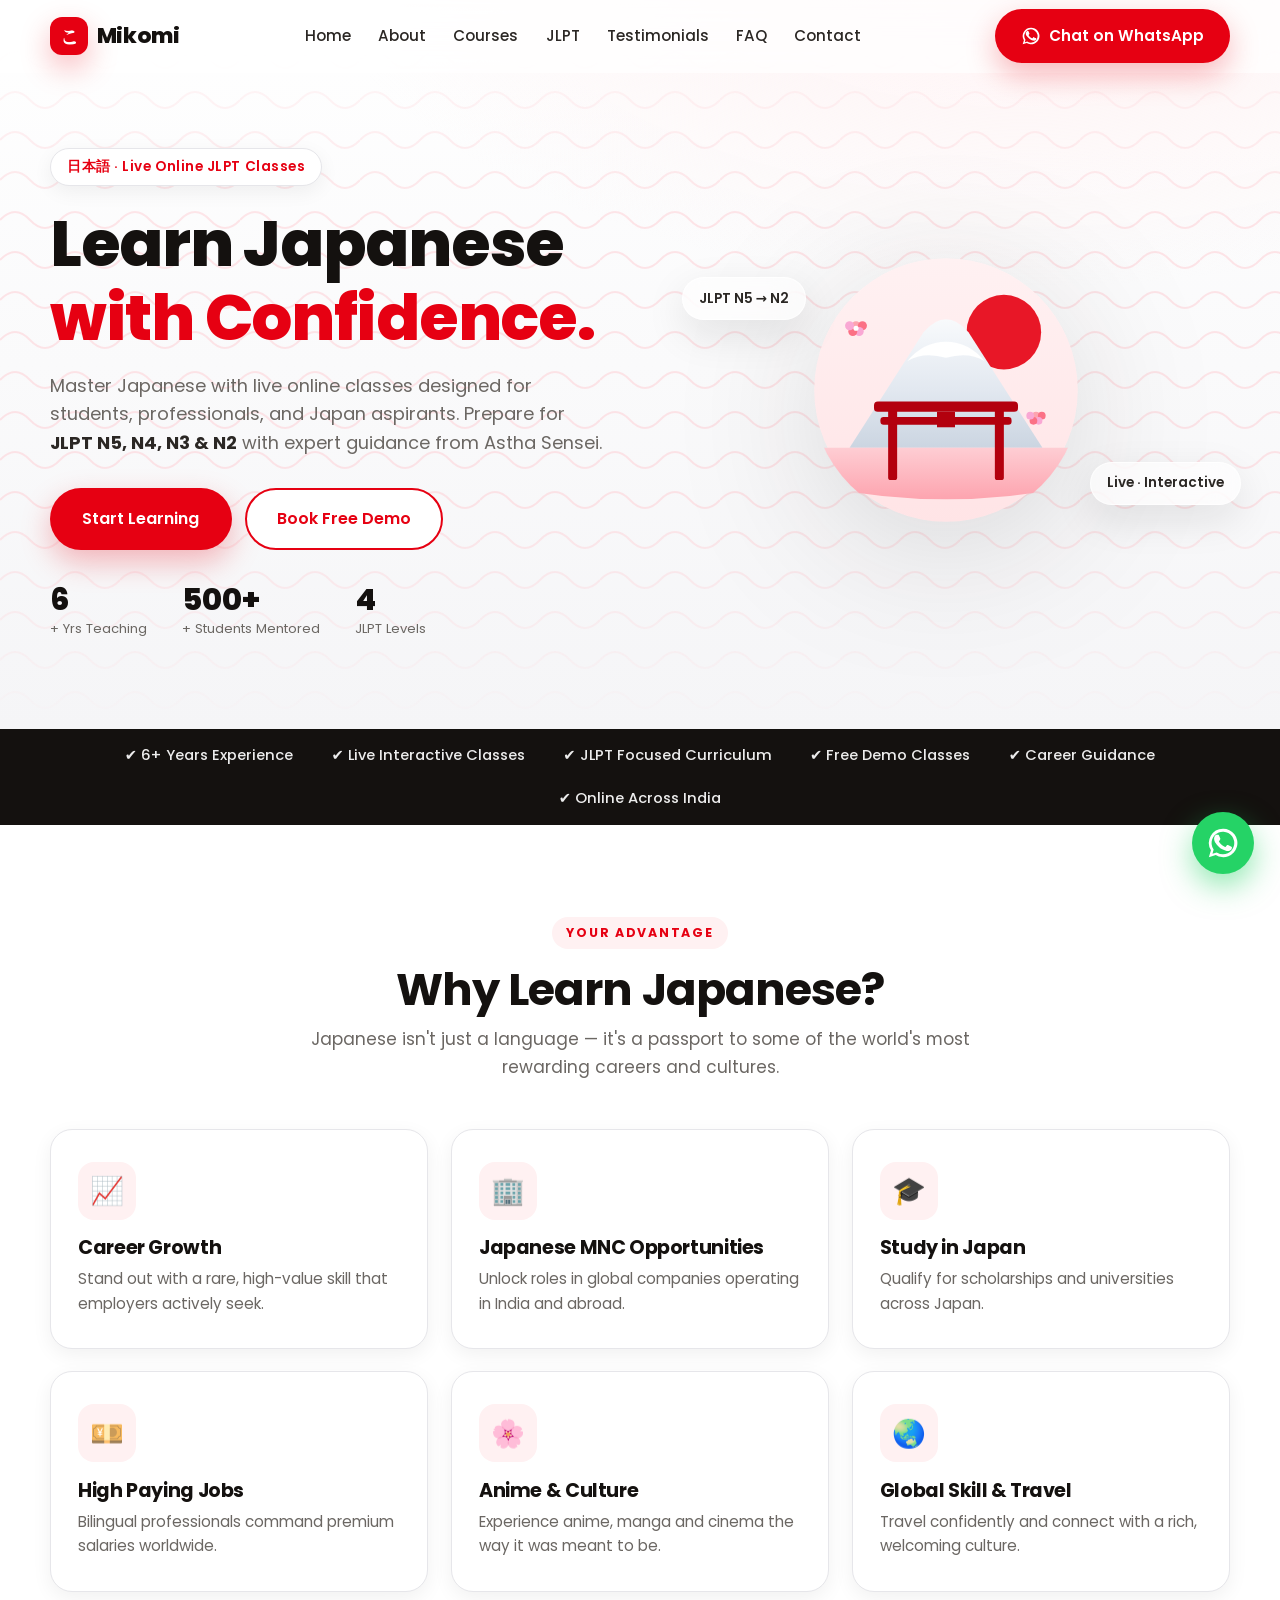
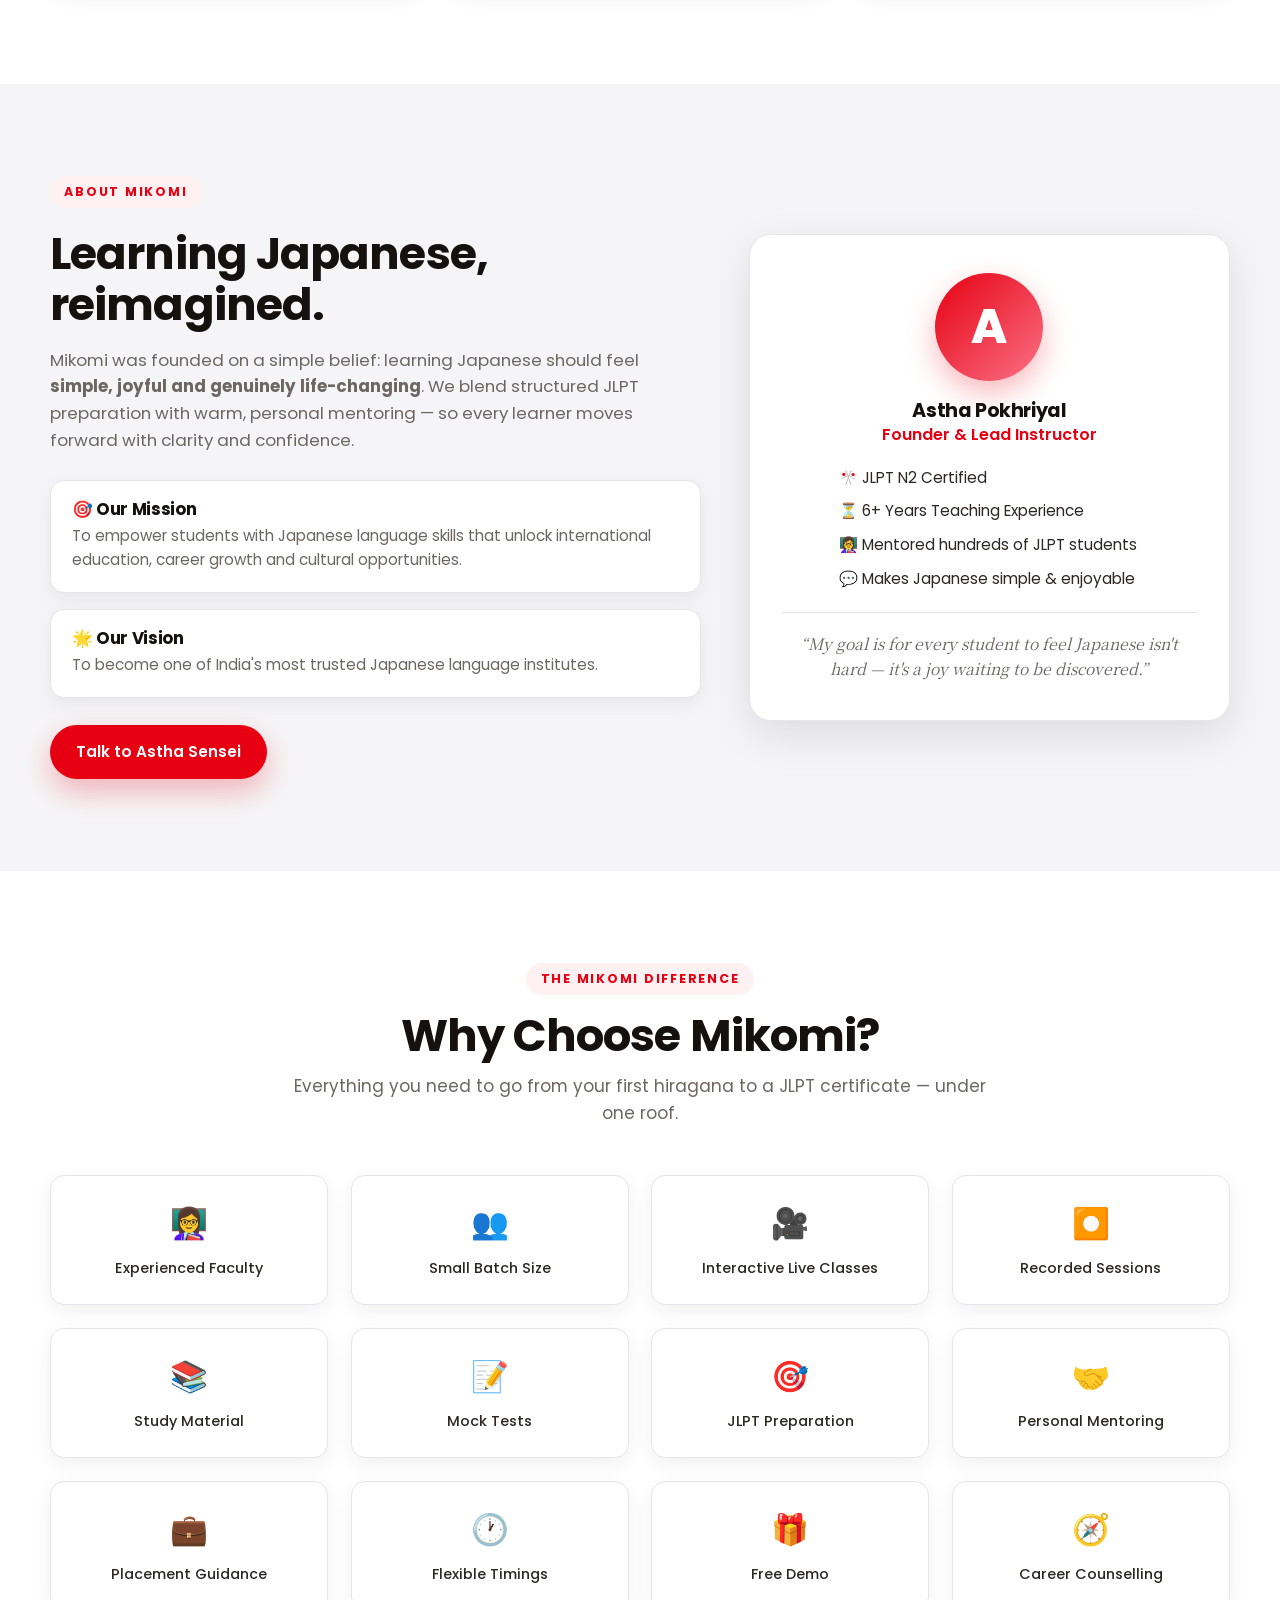
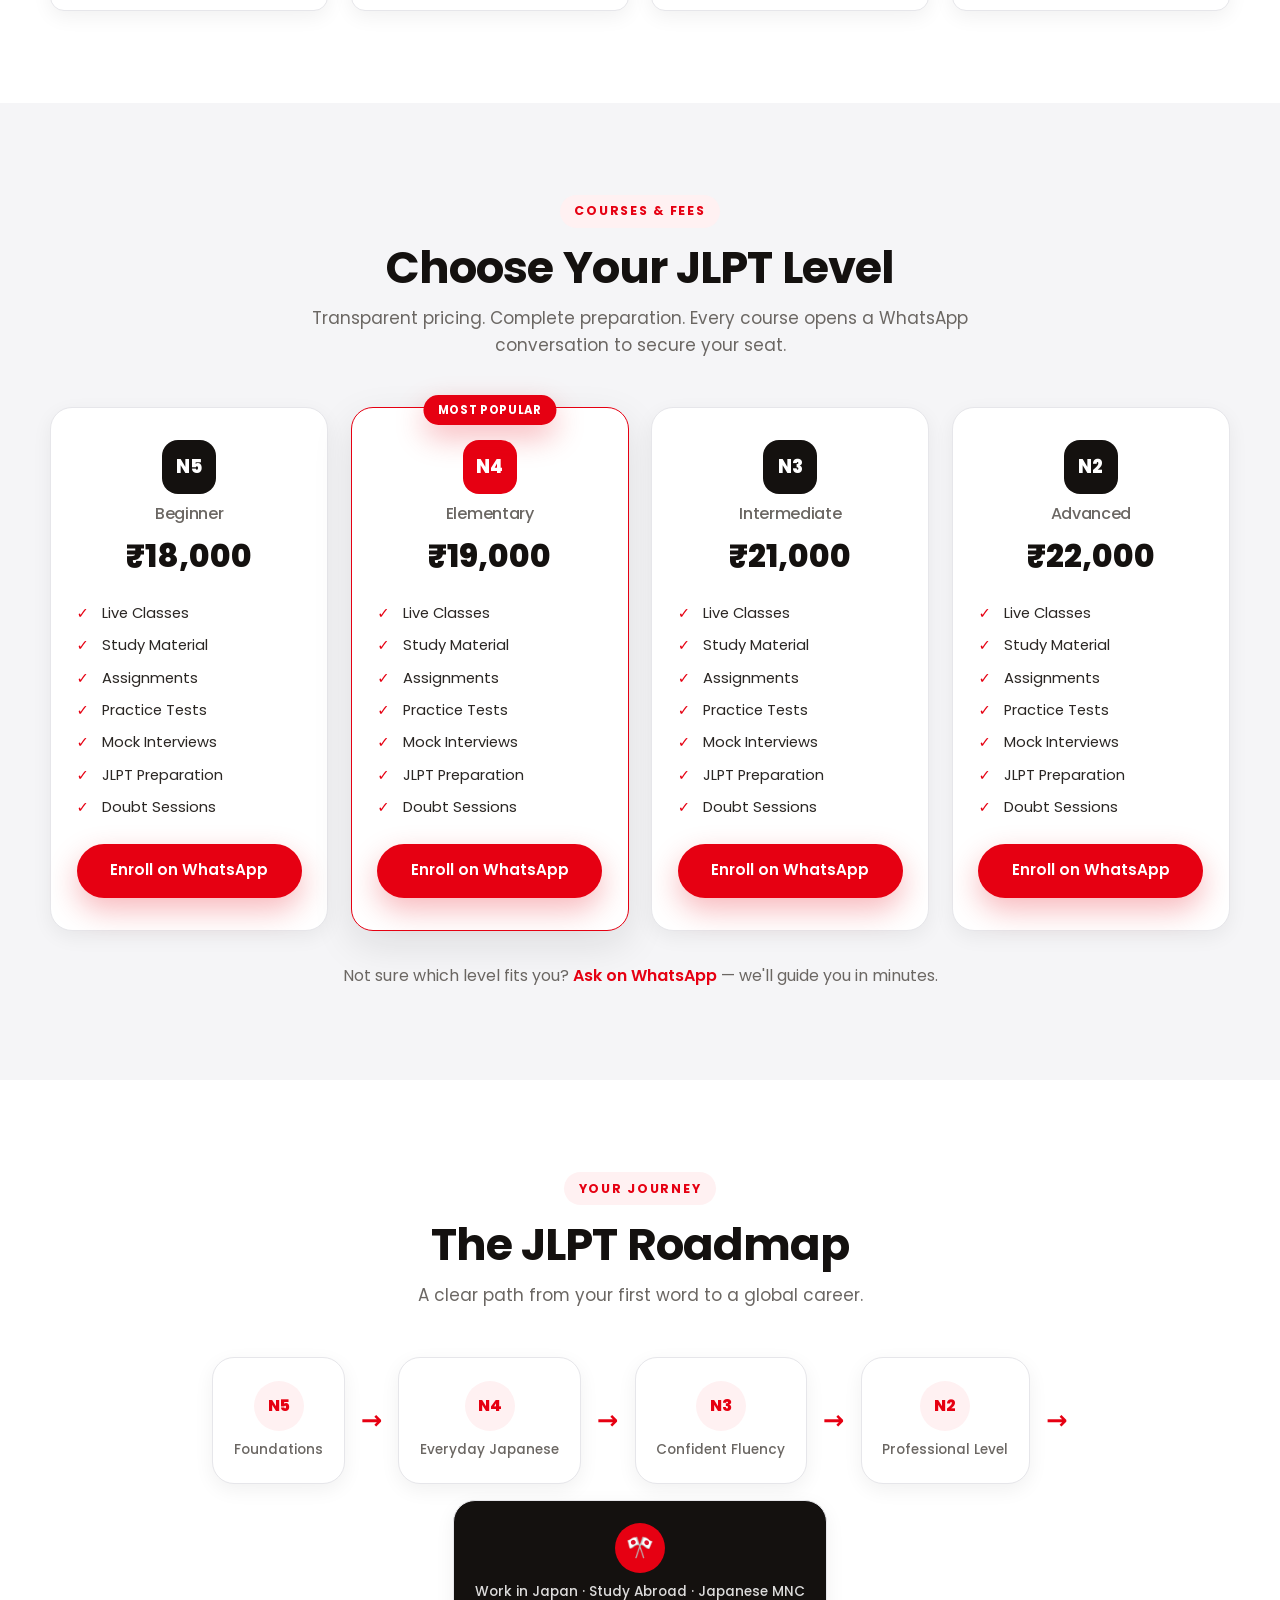
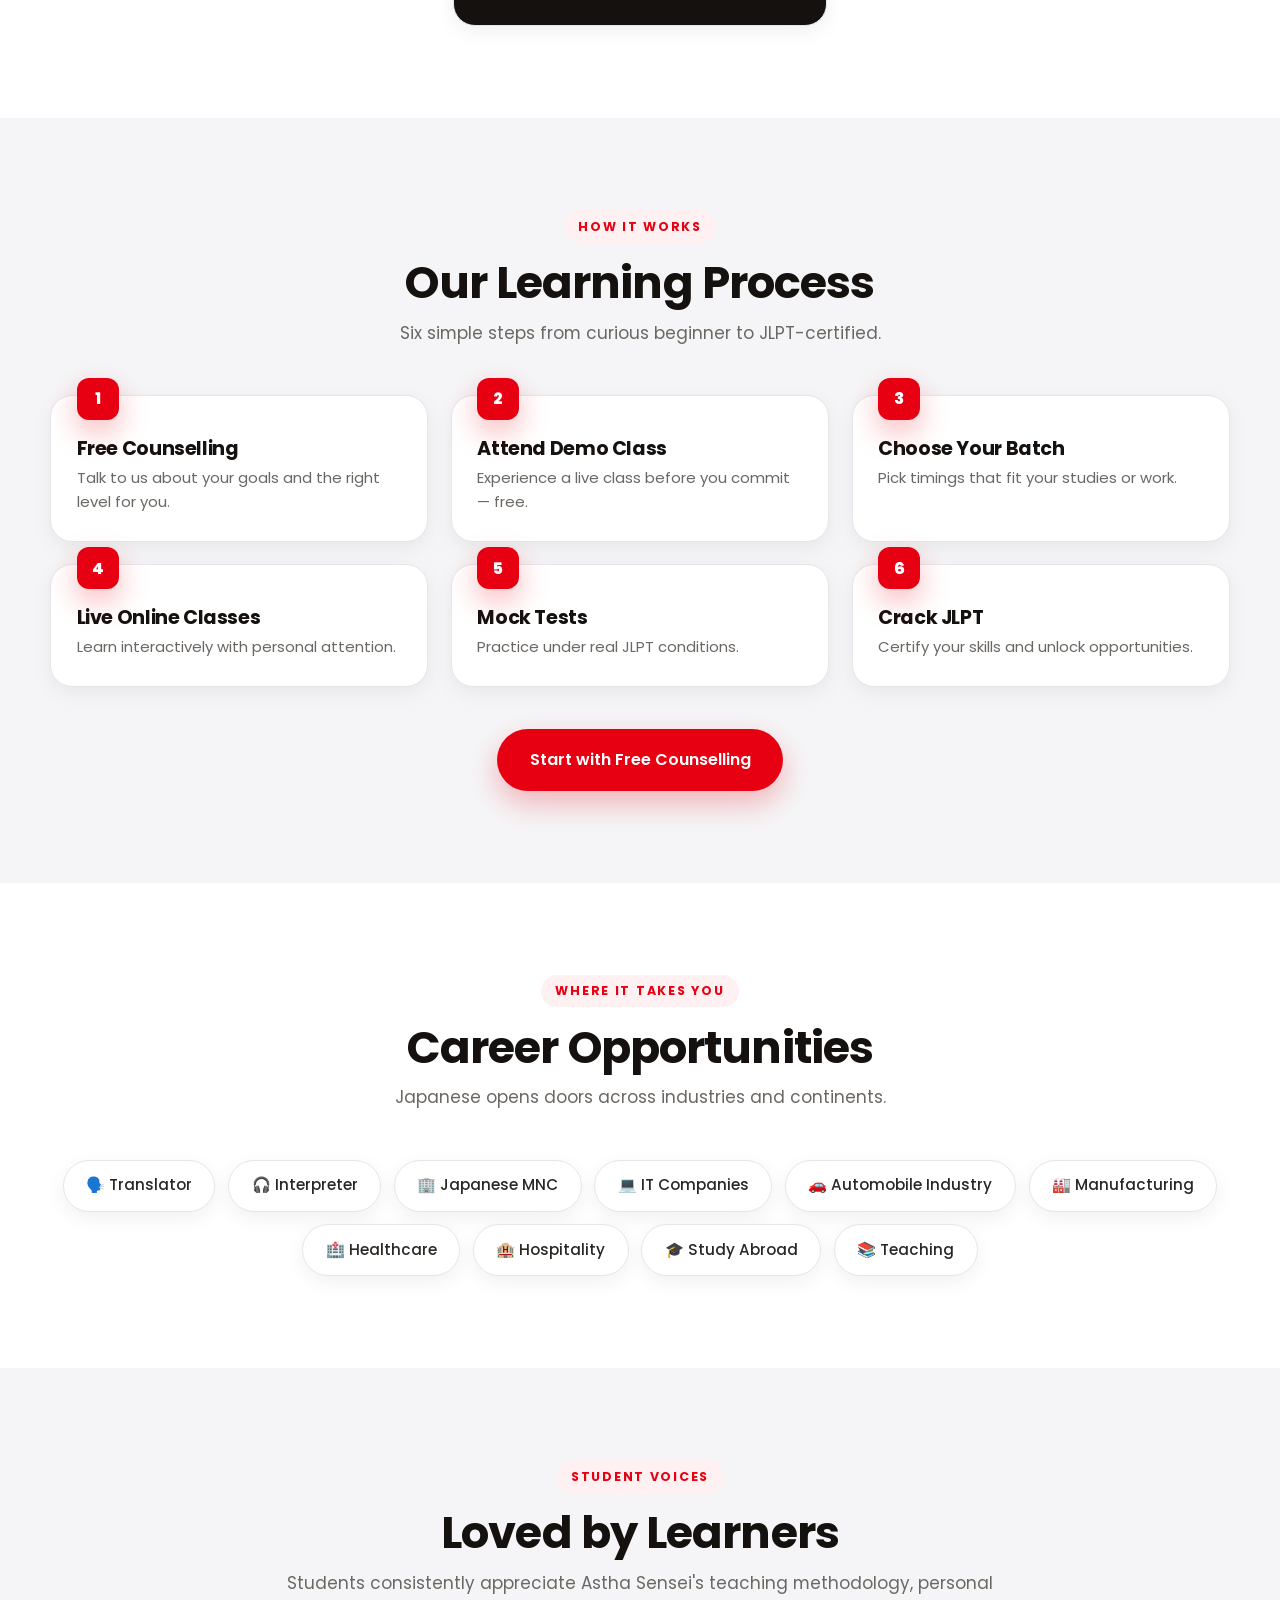
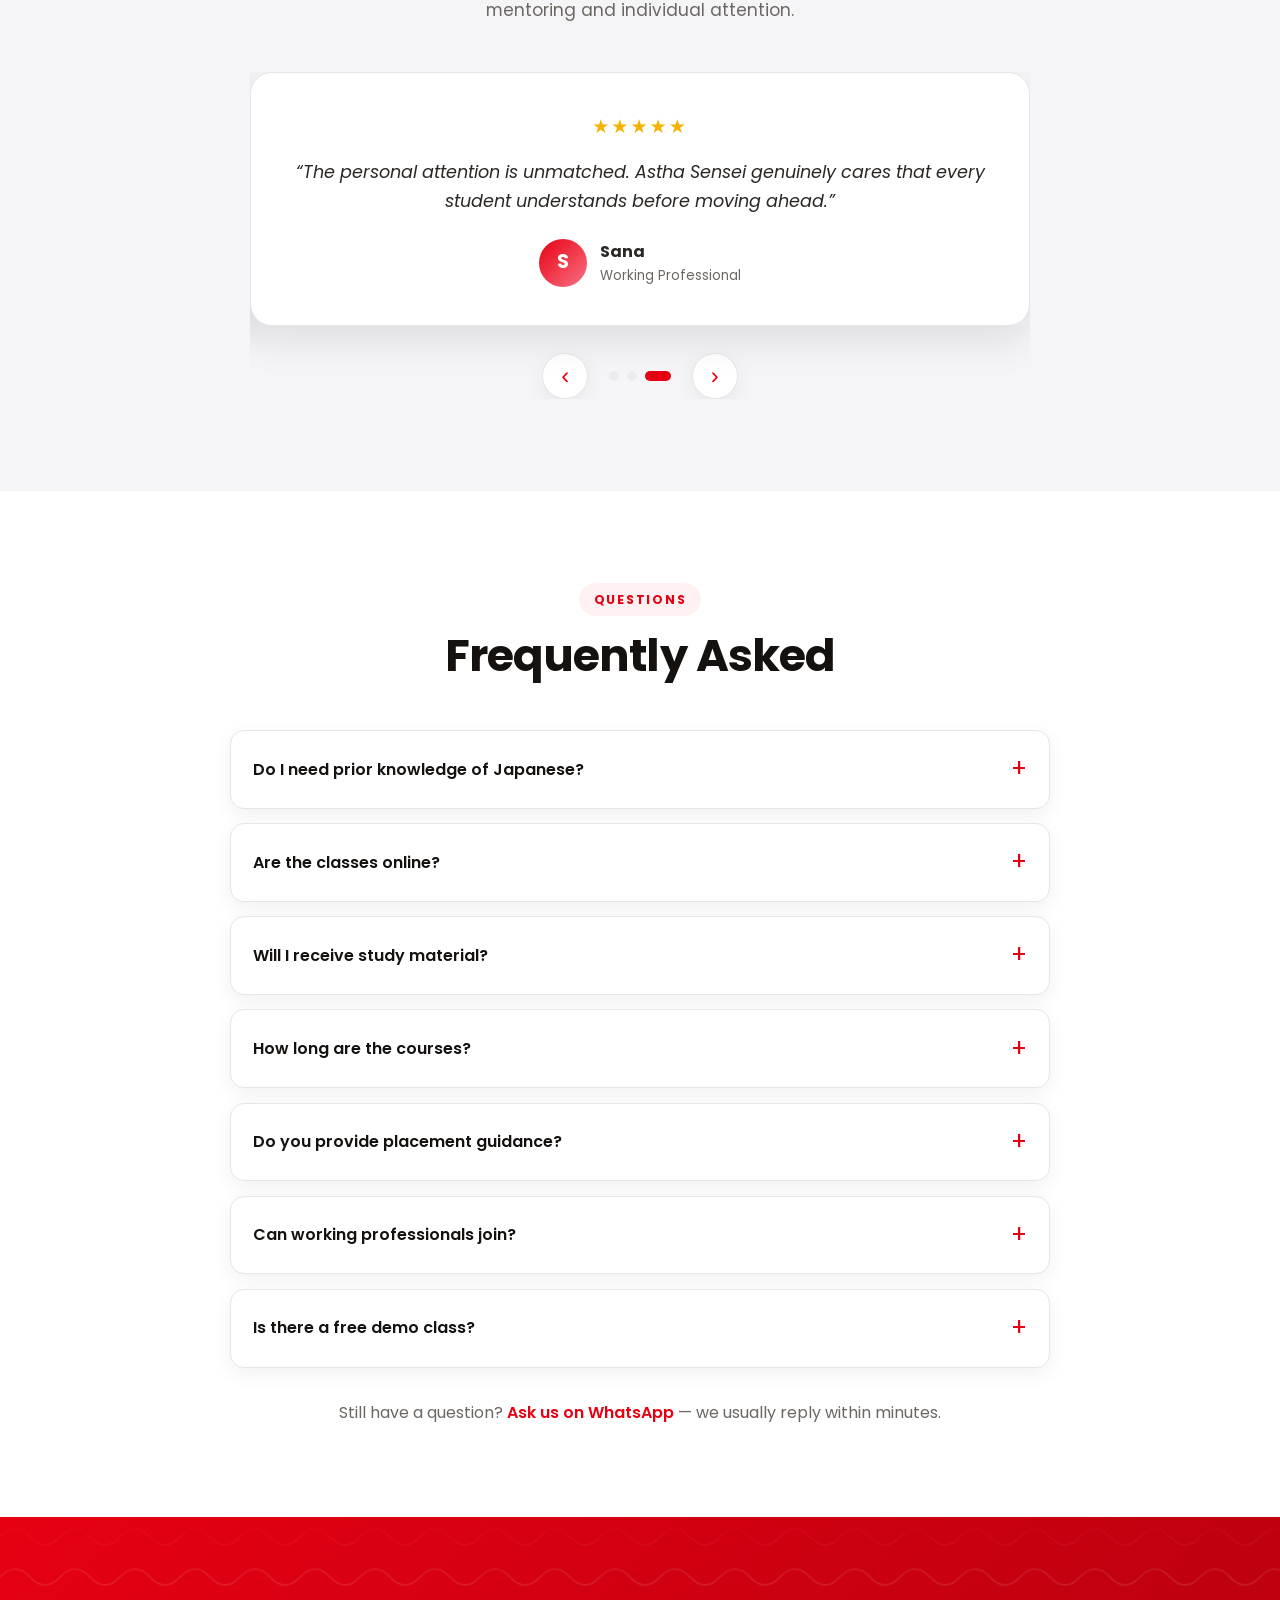
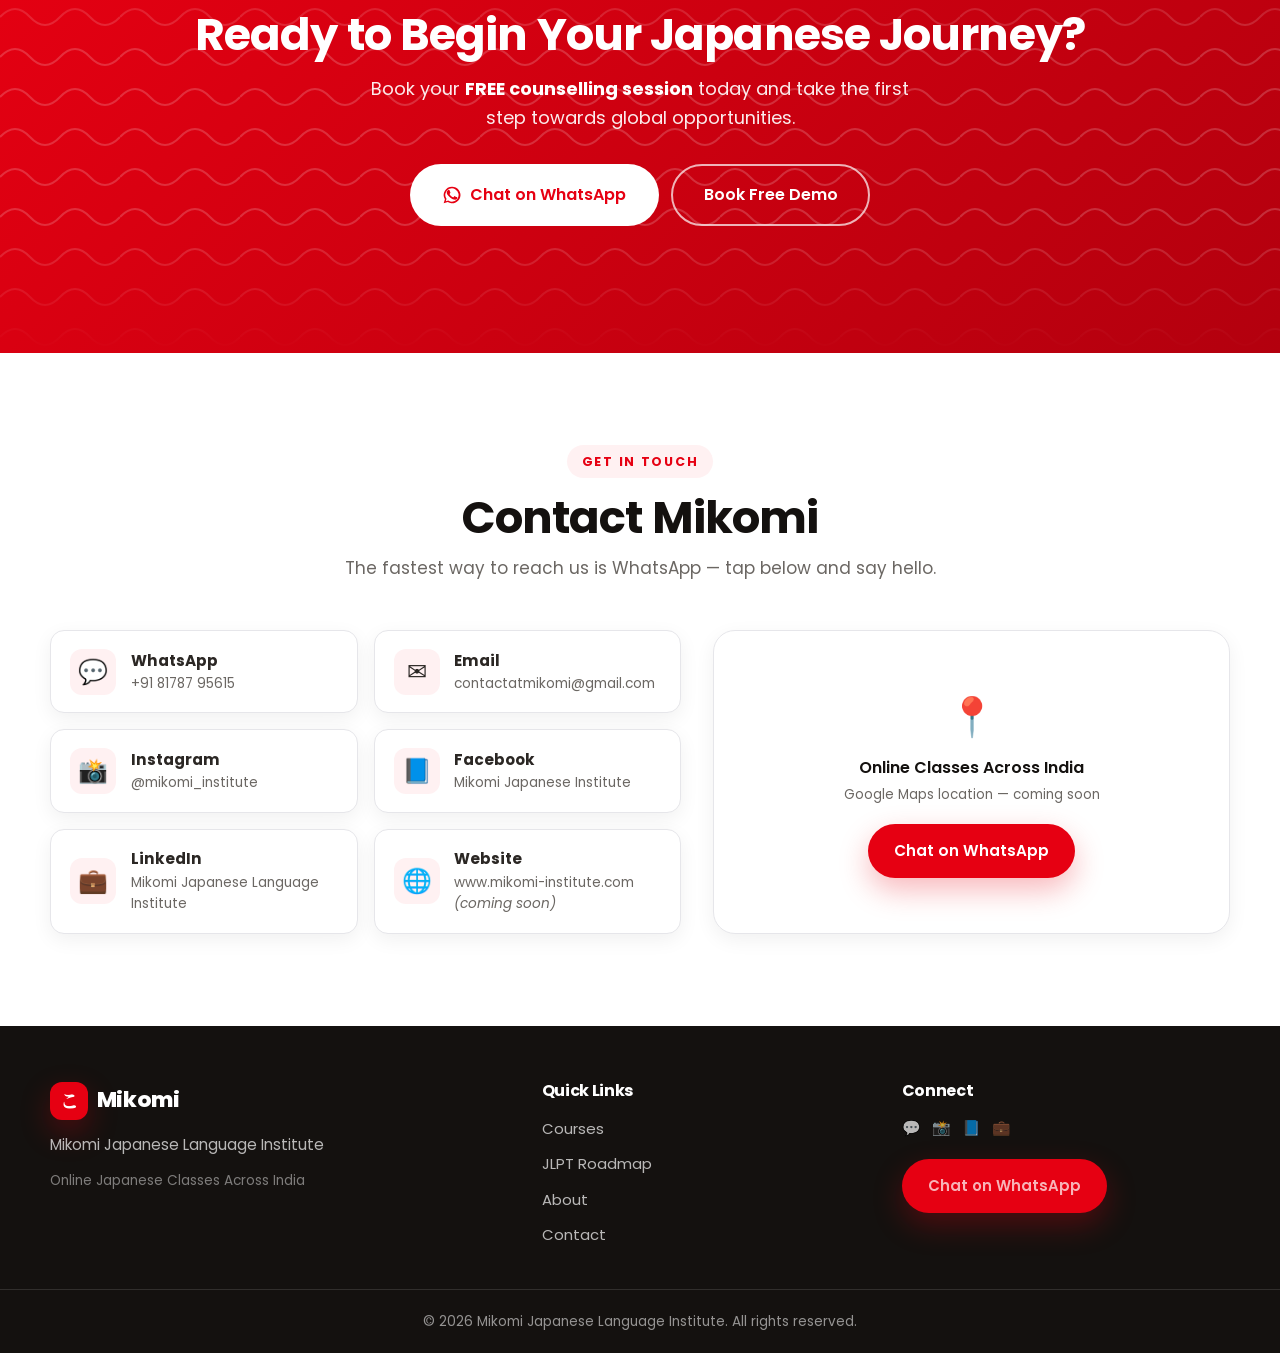
==== index.html @ 3d467ca8 "Initial commit: Mikomi Japanese Language Institute landing page Premium, conversion-focused landing " ====
<!DOCTYPE html>
<html lang="en">
<head>
  <meta charset="UTF-8" />
  <meta name="viewport" content="width=device-width, initial-scale=1.0" />
  <meta name="theme-color" content="#E60012" />

  <!-- Primary Meta -->
  <title>Mikomi Japanese Language Institute | Online JLPT N5 N4 N3 N2 Classes</title>
  <meta name="description" content="Learn Japanese online with Astha Sensei. Join live online JLPT N5, N4, N3 & N2 classes with expert guidance, free demo classes, career counselling and placement support." />
  <meta name="keywords" content="Japanese language classes, JLPT N5, JLPT N4, JLPT N3, JLPT N2, online Japanese classes India, learn Japanese, Astha Sensei, Mikomi Japanese Institute" />
  <meta name="author" content="Mikomi Japanese Language Institute" />
  <meta name="robots" content="index, follow" />
  <link rel="canonical" href="https://mikomiinstitute.online/" />

  <!-- Open Graph -->
  <meta property="og:type" content="website" />
  <meta property="og:site_name" content="Mikomi Japanese Language Institute" />
  <meta property="og:title" content="Mikomi Japanese Language Institute | Online JLPT N5 N4 N3 N2 Classes" />
  <meta property="og:description" content="Learn Japanese online with Astha Sensei. Live JLPT N5–N2 classes, free demo, career counselling and placement support." />
  <meta property="og:url" content="https://mikomiinstitute.online/" />
  <meta property="og:image" content="https://mikomiinstitute.online/assets/og-image.svg" />
  <meta property="og:locale" content="en_IN" />

  <!-- Twitter Cards -->
  <meta name="twitter:card" content="summary_large_image" />
  <meta name="twitter:title" content="Mikomi Japanese Language Institute | Online JLPT Classes" />
  <meta name="twitter:description" content="Live online JLPT N5–N2 classes with Astha Sensei. Free demo & career guidance." />
  <meta name="twitter:image" content="https://mikomiinstitute.online/assets/og-image.svg" />

  <!-- Favicon & Manifest -->
  <link rel="icon" type="image/svg+xml" href="favicon/favicon.svg" />
  <link rel="apple-touch-icon" href="favicon/favicon.svg" />
  <link rel="manifest" href="manifest.json" />

  <!-- Fonts -->
  <link rel="preconnect" href="https://fonts.googleapis.com" />
  <link rel="preconnect" href="https://fonts.gstatic.com" crossorigin />
  <link href="https://fonts.googleapis.com/css2?family=Poppins:wght@300;400;500;600;700;800&family=Noto+Serif+JP:wght@400;600&display=swap" rel="stylesheet" />

  <!-- Styles -->
  <link rel="stylesheet" href="style.css" />

  <!-- Structured Data -->
  <script type="application/ld+json">
  {
    "@context": "https://schema.org",
    "@type": "EducationalOrganization",
    "name": "Mikomi Japanese Language Institute",
    "alternateName": "Mikomi",
    "url": "https://mikomiinstitute.online/",
    "logo": "https://mikomiinstitute.online/favicon/favicon.svg",
    "description": "Live online Japanese language classes for students and working professionals across India. JLPT N5, N4, N3 & N2 preparation with expert guidance.",
    "email": "contactatmikomi@gmail.com",
    "telephone": "+91-8178795615",
    "founder": {
      "@type": "Person",
      "name": "Astha Pokhriyal",
      "jobTitle": "Founder & Lead Japanese Instructor (JLPT N2 Certified)"
    },
    "sameAs": [
      "https://www.instagram.com/mikomi_institute/",
      "https://www.facebook.com/MikomiJapaneseInstitute/",
      "https://www.linkedin.com/in/mikomi-japanese-language-institute-7945b630b/"
    ],
    "areaServed": "India",
    "contactPoint": {
      "@type": "ContactPoint",
      "telephone": "+91-8178795615",
      "contactType": "Admissions",
      "availableLanguage": ["English", "Hindi", "Japanese"]
    }
  }
  </script>
  <script type="application/ld+json">
  {
    "@context": "https://schema.org",
    "@type": "FAQPage",
    "mainEntity": [
      {"@type":"Question","name":"Do I need prior knowledge of Japanese?","acceptedAnswer":{"@type":"Answer","text":"Not at all. Our N5 course starts from absolute zero — hiragana, katakana and basic grammar are taught step by step."}},
      {"@type":"Question","name":"Are the classes online?","acceptedAnswer":{"@type":"Answer","text":"Yes. All classes are live and interactive, conducted online so you can learn from anywhere in India."}},
      {"@type":"Question","name":"Will I receive study material?","acceptedAnswer":{"@type":"Answer","text":"Yes. Every student gets curated study material, worksheets, practice tests and recorded session access."}},
      {"@type":"Question","name":"How long are the courses?","acceptedAnswer":{"@type":"Answer","text":"Each JLPT level typically runs 3–5 months depending on the batch pace and level."}},
      {"@type":"Question","name":"Do you provide placement guidance?","acceptedAnswer":{"@type":"Answer","text":"Yes. We offer career counselling and placement guidance for Japanese MNCs, translation and study-abroad pathways."}},
      {"@type":"Question","name":"Can working professionals join?","acceptedAnswer":{"@type":"Answer","text":"Absolutely. We run flexible weekend and evening batches designed for working professionals."}},
      {"@type":"Question","name":"Is there a free demo class?","acceptedAnswer":{"@type":"Answer","text":"Yes. Book a free demo class and a free counselling session before you enrol."}}
    ]
  }
  </script>
</head>

<body>
  <!-- ============ LOADER ============ -->
  <div id="loader" class="loader" aria-hidden="true">
    <div class="loader-circle">
      <span class="loader-kanji">こ</span>
    </div>
    <p class="loader-text">Mikomi</p>
  </div>

  <!-- ============ SCROLL PROGRESS ============ -->
  <div class="scroll-progress" id="scrollProgress" aria-hidden="true"></div>

  <!-- ============ HEADER ============ -->
  <header class="header" id="header">
    <nav class="nav container" aria-label="Primary navigation">
      <a href="#home" class="logo" aria-label="Mikomi home">
        <span class="logo-mark" aria-hidden="true">こ</span>
        <span class="logo-text">Mikomi</span>
      </a>

      <button class="nav-toggle" id="navToggle" aria-label="Open menu" aria-expanded="false" aria-controls="navMenu">
        <span></span><span></span><span></span>
      </button>

      <ul class="nav-menu" id="navMenu">
        <li><a href="#home">Home</a></li>
        <li><a href="#about">About</a></li>
        <li><a href="#courses">Courses</a></li>
        <li><a href="#jlpt">JLPT</a></li>
        <li><a href="#testimonials">Testimonials</a></li>
        <li><a href="#faq">FAQ</a></li>
        <li><a href="#contact">Contact</a></li>
        <li class="nav-cta-mobile"><a href="#" class="btn btn-primary wa-link">Chat on WhatsApp</a></li>
      </ul>

      <a href="#" class="btn btn-primary nav-cta wa-link" aria-label="Chat on WhatsApp">
        <svg class="wa-icon" viewBox="0 0 24 24" aria-hidden="true"><path d="M17.5 14.4c-.3-.2-1.7-.9-2-1s-.5-.1-.7.1-.7.9-.9 1.1-.4.2-.7 0a8 8 0 0 1-2.4-1.5 9 9 0 0 1-1.6-2c-.2-.3 0-.5.1-.6l.5-.6c.1-.2.2-.3.3-.5s0-.4 0-.5l-1-2.3c-.2-.6-.5-.5-.7-.5H7.5c-.2 0-.5 0-.8.4a3.4 3.4 0 0 0-1 2.5c0 1.5 1 2.9 1.2 3.1s2.2 3.4 5.4 4.7a18 18 0 0 0 1.8.7c.8.2 1.4.2 2 .1.6-.1 1.7-.7 2-1.4.2-.7.2-1.2.2-1.4z"/><path d="M12 2a10 10 0 0 0-8.5 15.2L2 22l4.9-1.5A10 10 0 1 0 12 2m0 18a8 8 0 0 1-4.1-1.1l-.3-.2-3 .8.8-2.9-.2-.3A8 8 0 1 1 12 20"/></svg>
        Chat on WhatsApp
      </a>
    </nav>
  </header>

  <main>
    <!-- ============ HERO ============ -->
    <section class="hero" id="home">
      <div class="wave-bg" aria-hidden="true"></div>
      <div class="petal-layer" id="petalLayer" aria-hidden="true"></div>
      <div class="container hero-grid">
        <div class="hero-copy">
          <span class="eyebrow reveal">日本語 · Live Online JLPT Classes</span>
          <h1 class="reveal">Learn Japanese <span class="text-accent">with Confidence.</span></h1>
          <p class="hero-sub reveal">Master Japanese with live online classes designed for students, professionals, and Japan aspirants. Prepare for <strong>JLPT N5, N4, N3 &amp; N2</strong> with expert guidance from Astha Sensei.</p>
          <div class="hero-ctas reveal">
            <a href="#courses" class="btn btn-primary btn-lg">Start Learning</a>
            <a href="#" class="btn btn-outline btn-lg wa-link">Book Free Demo</a>
          </div>
          <div class="hero-mini-trust reveal">
            <div class="stat"><span class="counter" data-target="6">0</span><small>+ Yrs Teaching</small></div>
            <div class="stat"><span class="counter" data-target="500">0</span><small>+ Students Mentored</small></div>
            <div class="stat"><span class="counter" data-target="4">0</span><small> JLPT Levels</small></div>
          </div>
        </div>

        <!-- Hero illustration: Fuji, Torii, sun, blossoms (inline SVG, scalable, no external asset) -->
        <div class="hero-art reveal" aria-hidden="true">
          <div class="art-float">
            <svg viewBox="0 0 420 420" class="scene" role="img" aria-label="Illustration of Mount Fuji, a Torii gate and cherry blossoms">
              <defs>
                <linearGradient id="sky" x1="0" y1="0" x2="0" y2="1">
                  <stop offset="0%" stop-color="#fff1f2"/>
                  <stop offset="100%" stop-color="#ffe4e6"/>
                </linearGradient>
                <linearGradient id="fuji" x1="0" y1="0" x2="0" y2="1">
                  <stop offset="0%" stop-color="#f8fafc"/>
                  <stop offset="55%" stop-color="#e2e8f0"/>
                  <stop offset="100%" stop-color="#cbd5e1"/>
                </linearGradient>
                <linearGradient id="water" x1="0" y1="0" x2="0" y2="1">
                  <stop offset="0%" stop-color="#fecdd3"/>
                  <stop offset="100%" stop-color="#fda4af"/>
                </linearGradient>
              </defs>
              <circle cx="210" cy="210" r="205" fill="url(#sky)"/>
              <circle cx="300" cy="120" r="58" fill="#E60012" opacity="0.9"/>
              <!-- Fuji -->
              <path d="M60 300 L175 120 Q210 80 245 120 L360 300 Z" fill="url(#fuji)"/>
              <path d="M150 165 Q175 135 210 135 Q245 135 270 165 Q245 150 210 160 Q175 150 150 165Z" fill="#fff"/>
              <!-- water -->
              <path d="M15 300 H405 V360 Q210 400 15 360 Z" fill="url(#water)"/>
              <!-- Torii gate -->
              <g fill="#b3000e">
                <rect x="120" y="235" width="14" height="115" rx="4"/>
                <rect x="286" y="235" width="14" height="115" rx="4"/>
                <rect x="98" y="228" width="224" height="16" rx="6"/>
                <rect x="108" y="252" width="204" height="12" rx="5"/>
                <rect x="196" y="244" width="28" height="24"/>
              </g>
              <!-- blossoms -->
              <g class="blossom-group">
                <g transform="translate(70,110)"><circle r="7" fill="#fda4af"/><circle cx="10" r="7" fill="#fb7185"/><circle cx="5" cy="9" r="7" fill="#f9a8d4"/><circle cx="-5" cy="9" r="7" fill="#fb7185"/><circle cx="-10" r="7" fill="#f9a8d4"/><circle r="4" fill="#fff" cx="0" cy="4"/></g>
                <g transform="translate(350,250)"><circle r="6" fill="#fda4af"/><circle cx="9" r="6" fill="#fb7185"/><circle cx="4" cy="8" r="6" fill="#f9a8d4"/><circle cx="-4" cy="8" r="6" fill="#fb7185"/><circle cx="-9" r="6" fill="#f9a8d4"/></g>
              </g>
            </svg>
          </div>
          <div class="art-badge glass badge-1">JLPT N5 → N2</div>
          <div class="art-badge glass badge-2">Live · Interactive</div>
        </div>
      </div>
    </section>

    <!-- ============ TRUST STRIP ============ -->
    <section class="trust-strip" aria-label="Why families trust Mikomi">
      <div class="container trust-track">
        <span>✔ 6+ Years Experience</span>
        <span>✔ Live Interactive Classes</span>
        <span>✔ JLPT Focused Curriculum</span>
        <span>✔ Free Demo Classes</span>
        <span>✔ Career Guidance</span>
        <span>✔ Online Across India</span>
      </div>
    </section>

    <!-- ============ WHY LEARN JAPANESE ============ -->
    <section class="section" id="why-japanese">
      <div class="container">
        <div class="section-head reveal">
          <span class="section-tag">Your Advantage</span>
          <h2>Why Learn Japanese?</h2>
          <p class="section-lead">Japanese isn't just a language — it's a passport to some of the world's most rewarding careers and cultures.</p>
        </div>
        <div class="card-grid grid-3">
          <article class="feature-card reveal"><div class="feature-icon">📈</div><h3>Career Growth</h3><p>Stand out with a rare, high-value skill that employers actively seek.</p></article>
          <article class="feature-card reveal"><div class="feature-icon">🏢</div><h3>Japanese MNC Opportunities</h3><p>Unlock roles in global companies operating in India and abroad.</p></article>
          <article class="feature-card reveal"><div class="feature-icon">🎓</div><h3>Study in Japan</h3><p>Qualify for scholarships and universities across Japan.</p></article>
          <article class="feature-card reveal"><div class="feature-icon">💴</div><h3>High Paying Jobs</h3><p>Bilingual professionals command premium salaries worldwide.</p></article>
          <article class="feature-card reveal"><div class="feature-icon">🌸</div><h3>Anime &amp; Culture</h3><p>Experience anime, manga and cinema the way it was meant to be.</p></article>
          <article class="feature-card reveal"><div class="feature-icon">🌏</div><h3>Global Skill &amp; Travel</h3><p>Travel confidently and connect with a rich, welcoming culture.</p></article>
        </div>
      </div>
    </section>

    <!-- ============ ABOUT ============ -->
    <section class="section section-alt" id="about">
      <div class="container about-grid">
        <div class="about-copy reveal">
          <span class="section-tag">About Mikomi</span>
          <h2>Learning Japanese, reimagined.</h2>
          <p>Mikomi was founded on a simple belief: learning Japanese should feel <strong>simple, joyful and genuinely life-changing</strong>. We blend structured JLPT preparation with warm, personal mentoring — so every learner moves forward with clarity and confidence.</p>
          <div class="mv-cards">
            <div class="mv-card"><h3>🎯 Our Mission</h3><p>To empower students with Japanese language skills that unlock international education, career growth and cultural opportunities.</p></div>
            <div class="mv-card"><h3>🌟 Our Vision</h3><p>To become one of India's most trusted Japanese language institutes.</p></div>
          </div>
          <a href="#" class="btn btn-primary wa-link">Talk to Astha Sensei</a>
        </div>

        <aside class="founder-card glass reveal" aria-label="About the founder">
          <div class="founder-avatar" aria-hidden="true">
            <span>A</span>
          </div>
          <h3>Astha Pokhriyal</h3>
          <p class="founder-role">Founder &amp; Lead Instructor</p>
          <ul class="founder-points">
            <li>🎌 JLPT N2 Certified</li>
            <li>⏳ 6+ Years Teaching Experience</li>
            <li>👩‍🏫 Mentored hundreds of JLPT students</li>
            <li>💬 Makes Japanese simple &amp; enjoyable</li>
          </ul>
          <p class="founder-quote">“My goal is for every student to feel Japanese isn't hard — it's a joy waiting to be discovered.”</p>
        </aside>
      </div>
    </section>

    <!-- ============ WHY MIKOMI ============ -->
    <section class="section" id="why-mikomi">
      <div class="container">
        <div class="section-head reveal">
          <span class="section-tag">The Mikomi Difference</span>
          <h2>Why Choose Mikomi?</h2>
          <p class="section-lead">Everything you need to go from your first hiragana to a JLPT certificate — under one roof.</p>
        </div>
        <div class="card-grid grid-4 why-grid">
          <div class="mini-card reveal"><span>👩‍🏫</span><p>Experienced Faculty</p></div>
          <div class="mini-card reveal"><span>👥</span><p>Small Batch Size</p></div>
          <div class="mini-card reveal"><span>🎥</span><p>Interactive Live Classes</p></div>
          <div class="mini-card reveal"><span>⏺️</span><p>Recorded Sessions</p></div>
          <div class="mini-card reveal"><span>📚</span><p>Study Material</p></div>
          <div class="mini-card reveal"><span>📝</span><p>Mock Tests</p></div>
          <div class="mini-card reveal"><span>🎯</span><p>JLPT Preparation</p></div>
          <div class="mini-card reveal"><span>🤝</span><p>Personal Mentoring</p></div>
          <div class="mini-card reveal"><span>💼</span><p>Placement Guidance</p></div>
          <div class="mini-card reveal"><span>🕐</span><p>Flexible Timings</p></div>
          <div class="mini-card reveal"><span>🎁</span><p>Free Demo</p></div>
          <div class="mini-card reveal"><span>🧭</span><p>Career Counselling</p></div>
        </div>
      </div>
    </section>

    <!-- ============ COURSES ============ -->
    <section class="section section-alt" id="courses">
      <div class="container">
        <div class="section-head reveal">
          <span class="section-tag">Courses &amp; Fees</span>
          <h2>Choose Your JLPT Level</h2>
          <p class="section-lead">Transparent pricing. Complete preparation. Every course opens a WhatsApp conversation to secure your seat.</p>
        </div>
        <div class="card-grid grid-4 pricing-grid">
          <article class="price-card reveal">
            <div class="price-head"><span class="level-badge">N5</span><h3>Beginner</h3><div class="price">₹18,000</div></div>
            <ul class="price-list">
              <li>Live Classes</li><li>Study Material</li><li>Assignments</li><li>Practice Tests</li><li>Mock Interviews</li><li>JLPT Preparation</li><li>Doubt Sessions</li>
            </ul>
            <a href="#" class="btn btn-primary btn-block wa-link">Enroll on WhatsApp</a>
          </article>
          <article class="price-card reveal popular">
            <span class="ribbon">Most Popular</span>
            <div class="price-head"><span class="level-badge">N4</span><h3>Elementary</h3><div class="price">₹19,000</div></div>
            <ul class="price-list">
              <li>Live Classes</li><li>Study Material</li><li>Assignments</li><li>Practice Tests</li><li>Mock Interviews</li><li>JLPT Preparation</li><li>Doubt Sessions</li>
            </ul>
            <a href="#" class="btn btn-primary btn-block wa-link">Enroll on WhatsApp</a>
          </article>
          <article class="price-card reveal">
            <div class="price-head"><span class="level-badge">N3</span><h3>Intermediate</h3><div class="price">₹21,000</div></div>
            <ul class="price-list">
              <li>Live Classes</li><li>Study Material</li><li>Assignments</li><li>Practice Tests</li><li>Mock Interviews</li><li>JLPT Preparation</li><li>Doubt Sessions</li>
            </ul>
            <a href="#" class="btn btn-primary btn-block wa-link">Enroll on WhatsApp</a>
          </article>
          <article class="price-card reveal">
            <div class="price-head"><span class="level-badge">N2</span><h3>Advanced</h3><div class="price">₹22,000</div></div>
            <ul class="price-list">
              <li>Live Classes</li><li>Study Material</li><li>Assignments</li><li>Practice Tests</li><li>Mock Interviews</li><li>JLPT Preparation</li><li>Doubt Sessions</li>
            </ul>
            <a href="#" class="btn btn-primary btn-block wa-link">Enroll on WhatsApp</a>
          </article>
        </div>
        <p class="courses-note reveal">Not sure which level fits you? <a href="#" class="wa-link link-accent">Ask on WhatsApp</a> — we'll guide you in minutes.</p>
      </div>
    </section>

    <!-- ============ JLPT ROADMAP ============ -->
    <section class="section" id="jlpt">
      <div class="container">
        <div class="section-head reveal">
          <span class="section-tag">Your Journey</span>
          <h2>The JLPT Roadmap</h2>
          <p class="section-lead">A clear path from your first word to a global career.</p>
        </div>
        <div class="roadmap reveal">
          <div class="road-node"><span class="road-dot">N5</span><p>Foundations</p></div>
          <div class="road-arrow">→</div>
          <div class="road-node"><span class="road-dot">N4</span><p>Everyday Japanese</p></div>
          <div class="road-arrow">→</div>
          <div class="road-node"><span class="road-dot">N3</span><p>Confident Fluency</p></div>
          <div class="road-arrow">→</div>
          <div class="road-node"><span class="road-dot">N2</span><p>Professional Level</p></div>
          <div class="road-arrow">→</div>
          <div class="road-node road-goal">
            <span class="road-dot goal">🎌</span>
            <p>Work in Japan · Study Abroad · Japanese MNC</p>
          </div>
        </div>
      </div>
    </section>

    <!-- ============ LEARNING PROCESS ============ -->
    <section class="section section-alt" id="process">
      <div class="container">
        <div class="section-head reveal">
          <span class="section-tag">How It Works</span>
          <h2>Our Learning Process</h2>
          <p class="section-lead">Six simple steps from curious beginner to JLPT-certified.</p>
        </div>
        <div class="steps-grid">
          <div class="step-card reveal"><span class="step-num">1</span><h3>Free Counselling</h3><p>Talk to us about your goals and the right level for you.</p></div>
          <div class="step-card reveal"><span class="step-num">2</span><h3>Attend Demo Class</h3><p>Experience a live class before you commit — free.</p></div>
          <div class="step-card reveal"><span class="step-num">3</span><h3>Choose Your Batch</h3><p>Pick timings that fit your studies or work.</p></div>
          <div class="step-card reveal"><span class="step-num">4</span><h3>Live Online Classes</h3><p>Learn interactively with personal attention.</p></div>
          <div class="step-card reveal"><span class="step-num">5</span><h3>Mock Tests</h3><p>Practice under real JLPT conditions.</p></div>
          <div class="step-card reveal"><span class="step-num">6</span><h3>Crack JLPT</h3><p>Certify your skills and unlock opportunities.</p></div>
        </div>
        <div class="center reveal"><a href="#" class="btn btn-primary btn-lg wa-link">Start with Free Counselling</a></div>
      </div>
    </section>

    <!-- ============ CAREER OPPORTUNITIES ============ -->
    <section class="section" id="careers">
      <div class="container">
        <div class="section-head reveal">
          <span class="section-tag">Where It Takes You</span>
          <h2>Career Opportunities</h2>
          <p class="section-lead">Japanese opens doors across industries and continents.</p>
        </div>
        <div class="career-grid">
          <span class="career-chip reveal">🗣️ Translator</span>
          <span class="career-chip reveal">🎧 Interpreter</span>
          <span class="career-chip reveal">🏢 Japanese MNC</span>
          <span class="career-chip reveal">💻 IT Companies</span>
          <span class="career-chip reveal">🚗 Automobile Industry</span>
          <span class="career-chip reveal">🏭 Manufacturing</span>
          <span class="career-chip reveal">🏥 Healthcare</span>
          <span class="career-chip reveal">🏨 Hospitality</span>
          <span class="career-chip reveal">🎓 Study Abroad</span>
          <span class="career-chip reveal">📚 Teaching</span>
        </div>
      </div>
    </section>

    <!-- ============ TESTIMONIALS ============ -->
    <section class="section section-alt" id="testimonials">
      <div class="container">
        <div class="section-head reveal">
          <span class="section-tag">Student Voices</span>
          <h2>Loved by Learners</h2>
          <p class="section-lead">Students consistently appreciate Astha Sensei's teaching methodology, personal mentoring and individual attention.</p>
        </div>
        <div class="carousel" id="carousel">
          <div class="carousel-track" id="carouselTrack">
            <blockquote class="t-card">
              <div class="stars">★★★★★</div>
              <p>“Astha Sensei made learning Japanese incredibly easy. The structured classes and continuous support helped me clear JLPT with confidence.”</p>
              <footer><span class="t-avatar">M</span><span><strong>Mayank</strong><small>JLPT Student</small></span></footer>
            </blockquote>
            <blockquote class="t-card">
              <div class="stars">★★★★★</div>
              <p>“The best decision I made was joining Mikomi. The classes are interactive, practical and extremely motivating.”</p>
              <footer><span class="t-avatar">R</span><span><strong>Roby</strong><small>JLPT Student</small></span></footer>
            </blockquote>
            <blockquote class="t-card">
              <div class="stars">★★★★★</div>
              <p>“The personal attention is unmatched. Astha Sensei genuinely cares that every student understands before moving ahead.”</p>
              <footer><span class="t-avatar">S</span><span><strong>Sana</strong><small>Working Professional</small></span></footer>
            </blockquote>
          </div>
          <div class="carousel-controls">
            <button class="carousel-btn" id="prevBtn" aria-label="Previous testimonial">‹</button>
            <div class="carousel-dots" id="carouselDots"></div>
            <button class="carousel-btn" id="nextBtn" aria-label="Next testimonial">›</button>
          </div>
        </div>
      </div>
    </section>

    <!-- ============ FAQ ============ -->
    <section class="section" id="faq">
      <div class="container narrow">
        <div class="section-head reveal">
          <span class="section-tag">Questions</span>
          <h2>Frequently Asked</h2>
        </div>
        <div class="faq-list">
          <details class="faq-item reveal"><summary>Do I need prior knowledge of Japanese?</summary><p>Not at all. Our N5 course starts from absolute zero — hiragana, katakana and basic grammar are taught step by step.</p></details>
          <details class="faq-item reveal"><summary>Are the classes online?</summary><p>Yes. All classes are live and interactive, conducted online so you can learn from anywhere in India.</p></details>
          <details class="faq-item reveal"><summary>Will I receive study material?</summary><p>Yes. Every student gets curated study material, worksheets, practice tests and recorded session access.</p></details>
          <details class="faq-item reveal"><summary>How long are the courses?</summary><p>Each JLPT level typically runs 3–5 months depending on the batch pace and level.</p></details>
          <details class="faq-item reveal"><summary>Do you provide placement guidance?</summary><p>Yes. We offer career counselling and placement guidance for Japanese MNCs, translation roles and study-abroad pathways.</p></details>
          <details class="faq-item reveal"><summary>Can working professionals join?</summary><p>Absolutely. We run flexible weekend and evening batches designed for working professionals.</p></details>
          <details class="faq-item reveal"><summary>Is there a free demo class?</summary><p>Yes. Book a free demo class and a free counselling session before you enrol.</p></details>
        </div>
        <p class="courses-note reveal">Still have a question? <a href="#" class="wa-link link-accent">Ask us on WhatsApp</a> — we usually reply within minutes.</p>
      </div>
    </section>

    <!-- ============ FINAL CTA ============ -->
    <section class="final-cta">
      <div class="wave-bg dark" aria-hidden="true"></div>
      <div class="container center reveal">
        <h2>Ready to Begin Your Japanese Journey?</h2>
        <p>Book your <strong>FREE counselling session</strong> today and take the first step towards global opportunities.</p>
        <div class="hero-ctas center-ctas">
          <a href="#" class="btn btn-white btn-lg wa-link">
            <svg class="wa-icon" viewBox="0 0 24 24" aria-hidden="true"><path d="M12 2a10 10 0 0 0-8.5 15.2L2 22l4.9-1.5A10 10 0 1 0 12 2m0 18a8 8 0 0 1-4.1-1.1l-.3-.2-3 .8.8-2.9-.2-.3A8 8 0 1 1 12 20"/><path d="M17.5 14.4c-.3-.2-1.7-.9-2-1s-.5-.1-.7.1-.7.9-.9 1.1-.4.2-.7 0a8 8 0 0 1-2.4-1.5 9 9 0 0 1-1.6-2c-.2-.3 0-.5.1-.6l.5-.6c.1-.2.2-.3.3-.5s0-.4 0-.5l-1-2.3c-.2-.6-.5-.5-.7-.5H7.5c-.2 0-.5 0-.8.4a3.4 3.4 0 0 0-1 2.5c0 1.5 1 2.9 1.2 3.1s2.2 3.4 5.4 4.7a18 18 0 0 0 1.8.7c.8.2 1.4.2 2 .1.6-.1 1.7-.7 2-1.4.2-.7.2-1.2.2-1.4z"/></svg>
            Chat on WhatsApp
          </a>
          <a href="#" class="btn btn-outline-white btn-lg wa-link">Book Free Demo</a>
        </div>
      </div>
    </section>

    <!-- ============ CONTACT ============ -->
    <section class="section" id="contact">
      <div class="container">
        <div class="section-head reveal">
          <span class="section-tag">Get in Touch</span>
          <h2>Contact Mikomi</h2>
          <p class="section-lead">The fastest way to reach us is WhatsApp — tap below and say hello.</p>
        </div>
        <div class="contact-grid">
          <div class="contact-cards">
            <a href="#" class="contact-card wa-link reveal"><span class="c-icon">💬</span><div><strong>WhatsApp</strong><p>+91 81787 95615</p></div></a>
            <a href="mailto:contactatmikomi@gmail.com" class="contact-card reveal"><span class="c-icon">✉️</span><div><strong>Email</strong><p>contactatmikomi@gmail.com</p></div></a>
            <a href="https://www.instagram.com/mikomi_institute/" target="_blank" rel="noopener" class="contact-card reveal"><span class="c-icon">📸</span><div><strong>Instagram</strong><p>@mikomi_institute</p></div></a>
            <a href="https://www.facebook.com/MikomiJapaneseInstitute/" target="_blank" rel="noopener" class="contact-card reveal"><span class="c-icon">📘</span><div><strong>Facebook</strong><p>Mikomi Japanese Institute</p></div></a>
            <a href="https://www.linkedin.com/in/mikomi-japanese-language-institute-7945b630b/" target="_blank" rel="noopener" class="contact-card reveal"><span class="c-icon">💼</span><div><strong>LinkedIn</strong><p>Mikomi Japanese Language Institute</p></div></a>
            <div class="contact-card reveal"><span class="c-icon">🌐</span><div><strong>Website</strong><p>www.mikomi-institute.com <em>(coming soon)</em></p></div></div>
          </div>
          <div class="contact-map glass reveal" aria-label="Location map placeholder">
            <div class="map-placeholder">
              <span>📍</span>
              <p>Online Classes Across India</p>
              <small>Google Maps location — coming soon</small>
              <a href="#" class="btn btn-primary wa-link">Chat on WhatsApp</a>
            </div>
          </div>
        </div>
      </div>
    </section>
  </main>

  <!-- ============ FOOTER ============ -->
  <footer class="footer">
    <div class="container footer-grid">
      <div class="footer-brand">
        <a href="#home" class="logo logo-light"><span class="logo-mark" aria-hidden="true">こ</span><span class="logo-text">Mikomi</span></a>
        <p>Mikomi Japanese Language Institute</p>
        <p class="footer-muted">Online Japanese Classes Across India</p>
      </div>
      <div class="footer-links">
        <h4>Quick Links</h4>
        <ul>
          <li><a href="#courses">Courses</a></li>
          <li><a href="#jlpt">JLPT Roadmap</a></li>
          <li><a href="#about">About</a></li>
          <li><a href="#contact">Contact</a></li>
        </ul>
      </div>
      <div class="footer-links">
        <h4>Connect</h4>
        <div class="footer-social">
          <a href="#" class="wa-link" aria-label="WhatsApp">💬</a>
          <a href="https://www.instagram.com/mikomi_institute/" target="_blank" rel="noopener" aria-label="Instagram">📸</a>
          <a href="https://www.facebook.com/MikomiJapaneseInstitute/" target="_blank" rel="noopener" aria-label="Facebook">📘</a>
          <a href="https://www.linkedin.com/in/mikomi-japanese-language-institute-7945b630b/" target="_blank" rel="noopener" aria-label="LinkedIn">💼</a>
        </div>
        <a href="#" class="btn btn-primary wa-link footer-cta">Chat on WhatsApp</a>
      </div>
    </div>
    <div class="footer-bottom">
      <div class="container">
        <p>© <span id="year"></span> Mikomi Japanese Language Institute. All rights reserved.</p>
      </div>
    </div>
  </footer>

  <!-- ============ FLOATING WHATSAPP ============ -->
  <a href="#" class="wa-float wa-link" aria-label="Chat with Mikomi on WhatsApp">
    <svg viewBox="0 0 24 24" aria-hidden="true"><path d="M12 2a10 10 0 0 0-8.5 15.2L2 22l4.9-1.5A10 10 0 1 0 12 2m0 18a8 8 0 0 1-4.1-1.1l-.3-.2-3 .8.8-2.9-.2-.3A8 8 0 1 1 12 20"/><path d="M17.5 14.4c-.3-.2-1.7-.9-2-1s-.5-.1-.7.1-.7.9-.9 1.1-.4.2-.7 0a8 8 0 0 1-2.4-1.5 9 9 0 0 1-1.6-2c-.2-.3 0-.5.1-.6l.5-.6c.1-.2.2-.3.3-.5s0-.4 0-.5l-1-2.3c-.2-.6-.5-.5-.7-.5H7.5c-.2 0-.5 0-.8.4a3.4 3.4 0 0 0-1 2.5c0 1.5 1 2.9 1.2 3.1s2.2 3.4 5.4 4.7a18 18 0 0 0 1.8.7c.8.2 1.4.2 2 .1.6-.1 1.7-.7 2-1.4.2-.7.2-1.2.2-1.4z"/></svg>
  </a>

  <!-- ============ BACK TO TOP ============ -->
  <button class="back-top" id="backTop" aria-label="Back to top">↑</button>

  <!-- ============ TIMED / EXIT POPUP ============ -->
  <div class="popup-overlay" id="popupOverlay" aria-hidden="true"></div>
  <div class="popup" id="popup" role="dialog" aria-modal="true" aria-labelledby="popupTitle" aria-hidden="true">
    <button class="popup-close" id="popupClose" aria-label="Close popup">×</button>
    <div class="popup-emoji">👋</div>
    <h3 id="popupTitle">Confused about N5 or N4?</h3>
    <p class="popup-text" id="popupText">Need help choosing your JLPT level? Talk to our counsellor and chat with us instantly.</p>
    <a href="#" class="btn btn-primary btn-block wa-link">Chat with a Counsellor</a>
  </div>

  <!-- ============ STICKY MOBILE BAR ============ -->
  <div class="mobile-bar">
    <a href="#" class="mobile-bar-btn wa wa-link">
      <svg class="wa-icon" viewBox="0 0 24 24" aria-hidden="true"><path d="M12 2a10 10 0 0 0-8.5 15.2L2 22l4.9-1.5A10 10 0 1 0 12 2m0 18a8 8 0 0 1-4.1-1.1l-.3-.2-3 .8.8-2.9-.2-.3A8 8 0 1 1 12 20"/></svg>
      WhatsApp
    </a>
    <a href="#" class="mobile-bar-btn demo wa-link">📅 Book Demo</a>
  </div>

  <script src="script.js"></script>
</body>
</html>
---- style.css ----
/* ============================================================
   MIKOMI JAPANESE LANGUAGE INSTITUTE — style.css
   ============================================================ */

/* ---------- Design Tokens ---------- */
:root {
  --red: #E60012;
  --red-dark: #b3000e;
  --red-soft: #fff1f2;
  --black: #14110f;
  --ink: #2b2724;
  --muted: #6b6763;
  --white: #ffffff;
  --grey: #f5f5f7;
  --grey-2: #ececef;
  --line: #e6e6ea;
  --blossom: #fb7185;

  --radius: 22px;
  --radius-sm: 14px;
  --shadow-sm: 0 6px 20px rgba(20,17,15,.06);
  --shadow-md: 0 14px 40px rgba(20,17,15,.10);
  --shadow-lg: 0 26px 70px rgba(20,17,15,.14);
  --shadow-red: 0 12px 30px rgba(230,0,18,.28);

  --maxw: 1180px;
  --ease: cubic-bezier(.22,.61,.36,1);
  --font: 'Poppins', system-ui, -apple-system, "Segoe UI", Roboto, sans-serif;
  --font-jp: 'Noto Serif JP', serif;
}

* { margin: 0; padding: 0; box-sizing: border-box; }

html { scroll-behavior: smooth; scroll-padding-top: 88px; }

body {
  font-family: var(--font);
  color: var(--ink);
  background: var(--white);
  line-height: 1.6;
  overflow-x: hidden;
  -webkit-font-smoothing: antialiased;
}

img { max-width: 100%; display: block; }
a { text-decoration: none; color: inherit; }
ul { list-style: none; }

h1, h2, h3, h4 { line-height: 1.15; color: var(--black); font-weight: 700; letter-spacing: -.02em; }
h1 { font-size: clamp(2.3rem, 5.5vw, 4rem); font-weight: 800; }
h2 { font-size: clamp(1.8rem, 4vw, 2.8rem); }
h3 { font-size: 1.2rem; }

.container { width: min(100% - 2.6rem, var(--maxw)); margin-inline: auto; }
.container.narrow { max-width: 820px; }
.center { text-align: center; }
.text-accent { color: var(--red); }
.link-accent { color: var(--red); font-weight: 600; }
.link-accent:hover { text-decoration: underline; }

/* ---------- Buttons ---------- */
.btn {
  display: inline-flex; align-items: center; justify-content: center; gap: .5rem;
  font-family: var(--font); font-weight: 600; font-size: .95rem;
  padding: .8rem 1.5rem; border-radius: 100px; border: 2px solid transparent;
  cursor: pointer; transition: transform .3s var(--ease), box-shadow .3s var(--ease), background .3s, color .3s;
  white-space: nowrap;
}
.btn:hover { transform: translateY(-3px); }
.btn:active { transform: translateY(-1px); }
.btn-lg { padding: 1rem 1.9rem; font-size: 1rem; }
.btn-block { width: 100%; }
.btn-primary { background: var(--red); color: #fff; box-shadow: var(--shadow-red); }
.btn-primary:hover { background: var(--red-dark); box-shadow: 0 16px 40px rgba(230,0,18,.36); }
.btn-outline { background: #fff; color: var(--red); border-color: var(--red); }
.btn-outline:hover { background: var(--red-soft); }
.btn-ghost { background: rgba(230,0,18,.06); color: var(--red); }
.btn-ghost:hover { background: rgba(230,0,18,.12); }
.btn-white { background: #fff; color: var(--red); }
.btn-outline-white { background: transparent; color: #fff; border-color: rgba(255,255,255,.7); }
.btn-outline-white:hover { background: rgba(255,255,255,.14); }
.wa-icon { width: 20px; height: 20px; fill: currentColor; }

/* ---------- Loader ---------- */
.loader {
  position: fixed; inset: 0; z-index: 9999;
  display: flex; flex-direction: column; align-items: center; justify-content: center; gap: 1.4rem;
  background: #fff; transition: opacity .7s var(--ease), visibility .7s;
}
.loader.hidden { opacity: 0; visibility: hidden; }
.loader-circle {
  width: 96px; height: 96px; border-radius: 50%;
  background: var(--red);
  display: flex; align-items: center; justify-content: center;
  animation: loaderPulse 1.4s var(--ease) infinite;
  box-shadow: var(--shadow-red);
  position: relative;
}
.loader-circle::after {
  content: ""; position: absolute; inset: -14px; border-radius: 50%;
  border: 3px solid var(--red); opacity: .35;
  animation: loaderRing 1.4s var(--ease) infinite;
}
.loader-kanji { color: #fff; font-family: var(--font-jp); font-size: 2.6rem; }
.loader-text { font-weight: 700; letter-spacing: .35em; text-transform: uppercase; color: var(--black); font-size: .85rem; padding-left: .35em; }
@keyframes loaderPulse { 0%,100% { transform: scale(1); } 50% { transform: scale(.86); } }
@keyframes loaderRing { 0% { transform: scale(.8); opacity: .5; } 100% { transform: scale(1.4); opacity: 0; } }

/* ---------- Scroll progress ---------- */
.scroll-progress {
  position: fixed; top: 0; left: 0; height: 3px; width: 0%;
  background: linear-gradient(90deg, var(--red), var(--blossom));
  z-index: 1200; transition: width .1s linear;
}

/* ---------- Header ---------- */
.header {
  position: fixed; top: 0; left: 0; right: 0; z-index: 1000;
  background: rgba(255,255,255,.72);
  backdrop-filter: blur(16px); -webkit-backdrop-filter: blur(16px);
  border-bottom: 1px solid transparent;
  transition: box-shadow .3s, border-color .3s, background .3s;
}
.header.scrolled { box-shadow: var(--shadow-sm); border-color: var(--line); background: rgba(255,255,255,.9); }
.nav { display: flex; align-items: center; justify-content: space-between; height: 72px; }
.logo { display: flex; align-items: center; gap: .55rem; font-weight: 800; font-size: 1.35rem; color: var(--black); letter-spacing: -.02em; }
.logo-mark {
  width: 38px; height: 38px; border-radius: 12px; background: var(--red); color: #fff;
  display: grid; place-items: center; font-family: var(--font-jp); font-size: 1.2rem;
  box-shadow: var(--shadow-red);
}
.nav-menu { display: flex; align-items: center; gap: 1.7rem; }
.nav-menu a { font-weight: 500; font-size: .95rem; color: var(--ink); position: relative; transition: color .2s; }
.nav-menu a:not(.btn):hover { color: var(--red); }
.nav-menu a:not(.btn)::after {
  content: ""; position: absolute; left: 0; bottom: -6px; height: 2px; width: 0; background: var(--red); transition: width .3s var(--ease);
}
.nav-menu a:not(.btn):hover::after { width: 100%; }
.nav-cta { margin-left: .5rem; }
.nav-cta-mobile { display: none; }
.nav-toggle { display: none; flex-direction: column; gap: 5px; background: none; border: 0; cursor: pointer; padding: 8px; }
.nav-toggle span { width: 26px; height: 2.5px; background: var(--black); border-radius: 3px; transition: .3s var(--ease); }
.nav-toggle.open span:nth-child(1) { transform: translateY(7.5px) rotate(45deg); }
.nav-toggle.open span:nth-child(2) { opacity: 0; }
.nav-toggle.open span:nth-child(3) { transform: translateY(-7.5px) rotate(-45deg); }

/* ---------- Reveal animation ---------- */
.reveal { opacity: 0; transform: translateY(34px); transition: opacity .8s var(--ease), transform .8s var(--ease); }
.reveal.in { opacity: 1; transform: none; }

/* ---------- Hero ---------- */
.hero {
  position: relative; padding: 148px 0 90px;
  background: radial-gradient(1200px 600px at 80% -10%, var(--red-soft), transparent 60%),
              linear-gradient(180deg, #fff, var(--grey));
  overflow: hidden;
}
.wave-bg {
  position: absolute; inset: 0; z-index: 0; opacity: .5;
  background-image: url("data:image/svg+xml,%3Csvg xmlns='http://www.w3.org/2000/svg' width='120' height='40' viewBox='0 0 120 40'%3E%3Cpath d='M0 20 Q15 4 30 20 T60 20 T90 20 T120 20' fill='none' stroke='%23fecdd3' stroke-width='2'/%3E%3C/svg%3E");
  background-size: 120px 40px;
  -webkit-mask-image: linear-gradient(180deg, transparent, #000 30%, #000 70%, transparent);
          mask-image: linear-gradient(180deg, transparent, #000 30%, #000 70%, transparent);
}
.wave-bg.dark {
  opacity: .18;
  background-image: url("data:image/svg+xml,%3Csvg xmlns='http://www.w3.org/2000/svg' width='120' height='40' viewBox='0 0 120 40'%3E%3Cpath d='M0 20 Q15 4 30 20 T60 20 T90 20 T120 20' fill='none' stroke='%23ffffff' stroke-width='2'/%3E%3C/svg%3E");
}
.hero-grid { position: relative; z-index: 2; display: grid; grid-template-columns: 1.05fr .95fr; gap: 3rem; align-items: center; }
.eyebrow {
  display: inline-block; font-size: .85rem; font-weight: 600; letter-spacing: .04em;
  color: var(--red); background: #fff; border: 1px solid var(--line);
  padding: .45rem 1rem; border-radius: 100px; box-shadow: var(--shadow-sm); margin-bottom: 1.3rem;
}
.hero-copy h1 { margin-bottom: 1.1rem; }
.hero-sub { font-size: 1.12rem; color: var(--muted); max-width: 560px; margin-bottom: 1.9rem; }
.hero-sub strong { color: var(--ink); }
.hero-ctas { display: flex; flex-wrap: wrap; gap: .8rem; margin-bottom: 2.2rem; }
.center-ctas { justify-content: center; }
.hero-mini-trust { display: flex; gap: 2.2rem; }
.hero-mini-trust .stat { display: flex; flex-direction: column; }
.hero-mini-trust .counter { font-size: 1.9rem; font-weight: 800; color: var(--black); line-height: 1; }
.hero-mini-trust small { color: var(--muted); font-size: .82rem; margin-top: .2rem; }

/* Hero art */
.hero-art { position: relative; display: grid; place-items: center; }
.art-float { animation: floatY 6s ease-in-out infinite; filter: drop-shadow(var(--shadow-lg)); }
.scene { width: min(440px, 90%); height: auto; border-radius: 50%; }
@keyframes floatY { 0%,100% { transform: translateY(0); } 50% { transform: translateY(-16px); } }
.art-badge {
  position: absolute; font-weight: 600; font-size: .85rem; padding: .6rem 1rem; border-radius: 100px;
  box-shadow: var(--shadow-md);
}
.badge-1 { top: 8%; left: -2%; animation: floatY 5s ease-in-out infinite; }
.badge-2 { bottom: 10%; right: -2%; animation: floatY 7s ease-in-out infinite; }
.glass {
  background: rgba(255,255,255,.6); backdrop-filter: blur(14px); -webkit-backdrop-filter: blur(14px);
  border: 1px solid rgba(255,255,255,.7);
}

/* Falling petals */
.petal-layer { position: absolute; inset: 0; z-index: 1; pointer-events: none; overflow: hidden; }
.petal {
  position: absolute; top: -30px; width: 14px; height: 14px;
  background: radial-gradient(circle at 30% 30%, #fecdd3, var(--blossom));
  border-radius: 80% 0 80% 0; opacity: .8;
  animation: fall linear infinite;
}
@keyframes fall {
  0% { transform: translateY(-30px) rotate(0deg); opacity: 0; }
  10% { opacity: .8; }
  100% { transform: translateY(105vh) rotate(420deg); opacity: 0; }
}

/* ---------- Trust strip ---------- */
.trust-strip { background: var(--black); color: #fff; padding: .9rem 0; overflow: hidden; }
.trust-track { display: flex; flex-wrap: wrap; justify-content: center; gap: 1.2rem 2.4rem; font-size: .92rem; font-weight: 500; }
.trust-track span { opacity: .92; }

/* ---------- Sections ---------- */
.section { padding: 92px 0; }
.section-alt { background: var(--grey); }
.section-head { text-align: center; max-width: 720px; margin: 0 auto 3rem; }
.section-tag {
  display: inline-block; font-size: .78rem; font-weight: 700; letter-spacing: .14em; text-transform: uppercase;
  color: var(--red); background: var(--red-soft); padding: .4rem .9rem; border-radius: 100px; margin-bottom: .9rem;
}
.section-lead { color: var(--muted); font-size: 1.06rem; margin-top: .7rem; }

.card-grid { display: grid; gap: 1.4rem; }
.grid-3 { grid-template-columns: repeat(3, 1fr); }
.grid-4 { grid-template-columns: repeat(4, 1fr); }

/* Feature cards */
.feature-card {
  background: #fff; border: 1px solid var(--line); border-radius: var(--radius); padding: 2rem 1.7rem;
  box-shadow: var(--shadow-sm); transition: transform .4s var(--ease), box-shadow .4s var(--ease), border-color .3s;
}
.feature-card:hover { transform: translateY(-8px); box-shadow: var(--shadow-lg); border-color: transparent; }
.feature-icon {
  width: 58px; height: 58px; border-radius: 16px; display: grid; place-items: center; font-size: 1.7rem;
  background: var(--red-soft); margin-bottom: 1.1rem;
}
.feature-card h3 { margin-bottom: .5rem; }
.feature-card p { color: var(--muted); font-size: .95rem; }

/* ---------- About ---------- */
.about-grid { display: grid; grid-template-columns: 1.15fr .85fr; gap: 3rem; align-items: center; }
.about-copy h2 { margin: .3rem 0 1rem; }
.about-copy > p { color: var(--muted); margin-bottom: 1.6rem; font-size: 1.05rem; }
.mv-cards { display: grid; gap: 1rem; margin-bottom: 1.7rem; }
.mv-card { background: #fff; border: 1px solid var(--line); border-radius: var(--radius-sm); padding: 1.2rem 1.3rem; box-shadow: var(--shadow-sm); }
.mv-card h3 { font-size: 1.05rem; margin-bottom: .3rem; }
.mv-card p { color: var(--muted); font-size: .95rem; }
.founder-card { border-radius: var(--radius); padding: 2.4rem 2rem; text-align: center; box-shadow: var(--shadow-md); background: #fff; border: 1px solid var(--line); }
.founder-avatar {
  width: 108px; height: 108px; margin: 0 auto 1.2rem; border-radius: 50%;
  background: linear-gradient(135deg, var(--red), var(--blossom)); color: #fff;
  display: grid; place-items: center; font-size: 3rem; font-weight: 800; box-shadow: var(--shadow-red);
}
.founder-role { color: var(--red); font-weight: 600; margin-bottom: 1.1rem; }
.founder-points { text-align: left; display: grid; gap: .6rem; max-width: 300px; margin: 0 auto 1.3rem; }
.founder-points li { font-size: .95rem; color: var(--ink); }
.founder-quote { font-family: var(--font-jp); font-style: italic; color: var(--muted); font-size: .98rem; border-top: 1px solid var(--line); padding-top: 1.1rem; }

/* ---------- Why Mikomi mini cards ---------- */
.mini-card {
  background: #fff; border: 1px solid var(--line); border-radius: var(--radius-sm); padding: 1.5rem 1rem;
  text-align: center; box-shadow: var(--shadow-sm); transition: transform .35s var(--ease), box-shadow .35s var(--ease);
}
.mini-card:hover { transform: translateY(-6px); box-shadow: var(--shadow-md); }
.mini-card span { font-size: 1.9rem; display: block; margin-bottom: .55rem; }
.mini-card p { font-size: .9rem; font-weight: 500; color: var(--ink); }

/* ---------- Pricing ---------- */
.price-card {
  position: relative; background: #fff; border: 1px solid var(--line); border-radius: var(--radius);
  padding: 2rem 1.6rem; box-shadow: var(--shadow-sm); display: flex; flex-direction: column;
  transition: transform .4s var(--ease), box-shadow .4s var(--ease), border-color .3s;
}
.price-card:hover { transform: translateY(-10px); box-shadow: var(--shadow-lg); }
.price-card.popular { border-color: var(--red); box-shadow: var(--shadow-md); }
.ribbon {
  position: absolute; top: -13px; left: 50%; transform: translateX(-50%);
  background: var(--red); color: #fff; font-size: .72rem; font-weight: 700; letter-spacing: .06em;
  padding: .35rem .9rem; border-radius: 100px; box-shadow: var(--shadow-red); text-transform: uppercase;
}
.price-head { text-align: center; margin-bottom: 1.3rem; }
.level-badge {
  display: inline-grid; place-items: center; width: 54px; height: 54px; border-radius: 16px;
  background: var(--black); color: #fff; font-weight: 800; font-size: 1.15rem; margin-bottom: .7rem;
}
.price-card.popular .level-badge { background: var(--red); }
.price-head h3 { font-size: 1rem; color: var(--muted); font-weight: 500; margin-bottom: .4rem; }
.price { font-size: 2rem; font-weight: 800; color: var(--black); }
.price-list { display: grid; gap: .55rem; margin: 0 0 1.5rem; flex: 1; }
.price-list li { font-size: .92rem; color: var(--ink); padding-left: 1.6rem; position: relative; }
.price-list li::before { content: "✓"; position: absolute; left: 0; color: var(--red); font-weight: 800; }
.courses-note { text-align: center; margin-top: 2rem; color: var(--muted); }

/* ---------- Roadmap ---------- */
.roadmap { display: flex; flex-wrap: wrap; align-items: center; justify-content: center; gap: 1rem; }
.road-node {
  background: #fff; border: 1px solid var(--line); border-radius: var(--radius); padding: 1.4rem 1.3rem;
  text-align: center; box-shadow: var(--shadow-sm); min-width: 130px; transition: transform .35s var(--ease), box-shadow .35s;
}
.road-node:hover { transform: translateY(-6px); box-shadow: var(--shadow-md); }
.road-dot {
  display: inline-grid; place-items: center; width: 50px; height: 50px; border-radius: 50%;
  background: var(--red-soft); color: var(--red); font-weight: 800; margin-bottom: .5rem;
}
.road-dot.goal { background: var(--red); color: #fff; font-size: 1.4rem; }
.road-node p { font-size: .85rem; color: var(--muted); font-weight: 500; }
.road-goal { min-width: 220px; background: var(--black); color: #fff; }
.road-goal p { color: rgba(255,255,255,.85); }
.road-arrow { color: var(--red); font-size: 1.6rem; font-weight: 700; }

/* ---------- Steps ---------- */
.steps-grid { display: grid; grid-template-columns: repeat(3, 1fr); gap: 1.4rem; margin-bottom: 2.6rem; }
.step-card {
  position: relative; background: #fff; border: 1px solid var(--line); border-radius: var(--radius);
  padding: 2rem 1.6rem 1.7rem; box-shadow: var(--shadow-sm); transition: transform .35s var(--ease), box-shadow .35s;
}
.step-card:hover { transform: translateY(-6px); box-shadow: var(--shadow-md); }
.step-num {
  position: absolute; top: -18px; left: 1.6rem;
  width: 42px; height: 42px; border-radius: 12px; background: var(--red); color: #fff;
  display: grid; place-items: center; font-weight: 800; box-shadow: var(--shadow-red);
}
.step-card h3 { margin: .6rem 0 .4rem; }
.step-card p { color: var(--muted); font-size: .93rem; }

/* ---------- Careers ---------- */
.career-grid { display: flex; flex-wrap: wrap; justify-content: center; gap: .8rem; }
.career-chip {
  background: #fff; border: 1px solid var(--line); border-radius: 100px; padding: .8rem 1.4rem;
  font-weight: 500; font-size: .95rem; box-shadow: var(--shadow-sm);
  transition: transform .3s var(--ease), background .3s, color .3s, box-shadow .3s;
}
.career-chip:hover { transform: translateY(-4px); background: var(--red); color: #fff; box-shadow: var(--shadow-red); }

/* ---------- Testimonials ---------- */
.carousel { max-width: 780px; margin: 0 auto; overflow: hidden; }
.carousel-track { display: flex; transition: transform .6s var(--ease); }
.t-card {
  min-width: 100%; background: #fff; border: 1px solid var(--line); border-radius: var(--radius);
  padding: 2.4rem 2.2rem; box-shadow: var(--shadow-md); text-align: center;
}
.stars { color: #f5b301; font-size: 1.2rem; letter-spacing: .1em; margin-bottom: 1rem; }
.t-card p { font-size: 1.1rem; color: var(--ink); font-style: italic; margin-bottom: 1.5rem; }
.t-card footer { display: flex; align-items: center; justify-content: center; gap: .8rem; }
.t-avatar {
  width: 48px; height: 48px; border-radius: 50%; background: linear-gradient(135deg,var(--red),var(--blossom));
  color: #fff; display: grid; place-items: center; font-weight: 700; font-size: 1.2rem;
}
.t-card footer span:last-child { text-align: left; display: flex; flex-direction: column; }
.t-card footer small { color: var(--muted); }
.carousel-controls { display: flex; align-items: center; justify-content: center; gap: 1.3rem; margin-top: 1.7rem; }
.carousel-btn {
  width: 46px; height: 46px; border-radius: 50%; border: 1px solid var(--line); background: #fff;
  font-size: 1.5rem; color: var(--red); cursor: pointer; box-shadow: var(--shadow-sm);
  transition: transform .3s var(--ease), background .3s, color .3s;
}
.carousel-btn:hover { background: var(--red); color: #fff; transform: scale(1.08); }
.carousel-dots { display: flex; gap: .5rem; }
.carousel-dots button {
  width: 10px; height: 10px; border-radius: 50%; border: 0; background: var(--grey-2); cursor: pointer; transition: .3s;
}
.carousel-dots button.active { background: var(--red); width: 26px; border-radius: 100px; }

/* ---------- FAQ ---------- */
.faq-list { display: grid; gap: .9rem; }
.faq-item {
  background: #fff; border: 1px solid var(--line); border-radius: var(--radius-sm);
  padding: 0 1.4rem; box-shadow: var(--shadow-sm); overflow: hidden; transition: box-shadow .3s;
}
.faq-item[open] { box-shadow: var(--shadow-md); }
.faq-item summary {
  list-style: none; cursor: pointer; font-weight: 600; padding: 1.2rem 0;
  display: flex; justify-content: space-between; align-items: center; gap: 1rem; color: var(--black);
}
.faq-item summary::-webkit-details-marker { display: none; }
.faq-item summary::after { content: "+"; font-size: 1.5rem; color: var(--red); font-weight: 400; transition: transform .3s; }
.faq-item[open] summary::after { transform: rotate(45deg); }
.faq-item p { color: var(--muted); padding-bottom: 1.3rem; font-size: .96rem; }

/* ---------- Final CTA ---------- */
.final-cta {
  position: relative; overflow: hidden; padding: 92px 0; text-align: center;
  background: linear-gradient(135deg, var(--red), var(--red-dark));
  color: #fff;
}
.final-cta h2 { color: #fff; margin-bottom: .9rem; }
.final-cta p { color: rgba(255,255,255,.92); font-size: 1.12rem; max-width: 560px; margin: 0 auto 2rem; }
.final-cta p strong { color: #fff; }

/* ---------- Contact ---------- */
.contact-grid { display: grid; grid-template-columns: 1.1fr .9fr; gap: 2rem; }
.contact-cards { display: grid; grid-template-columns: repeat(2, 1fr); gap: 1rem; align-content: start; }
.contact-card {
  display: flex; align-items: center; gap: .9rem; background: #fff; border: 1px solid var(--line);
  border-radius: var(--radius-sm); padding: 1.1rem 1.2rem; box-shadow: var(--shadow-sm);
  transition: transform .3s var(--ease), box-shadow .3s;
}
.contact-card:hover { transform: translateY(-4px); box-shadow: var(--shadow-md); }
.c-icon { font-size: 1.5rem; width: 46px; height: 46px; display: grid; place-items: center; background: var(--red-soft); border-radius: 12px; flex-shrink: 0; }
.contact-card strong { display: block; font-size: .95rem; }
.contact-card p { font-size: .85rem; color: var(--muted); word-break: break-word; }
.contact-map { border-radius: var(--radius); padding: 2rem; display: grid; place-items: center; text-align: center; background: #fff; border: 1px solid var(--line); box-shadow: var(--shadow-sm); }
.map-placeholder span { font-size: 2.4rem; }
.map-placeholder p { font-weight: 600; margin: .5rem 0 .2rem; color: var(--black); }
.map-placeholder small { color: var(--muted); display: block; margin-bottom: 1.2rem; }

/* ---------- Footer ---------- */
.footer { background: var(--black); color: #fff; padding: 3.5rem 0 0; }
.footer-grid { display: grid; grid-template-columns: 1.4fr 1fr 1fr; gap: 2rem; padding-bottom: 2.6rem; }
.logo-light { color: #fff; }
.footer-brand p { color: rgba(255,255,255,.7); margin-top: .8rem; font-size: .95rem; }
.footer-muted { color: rgba(255,255,255,.45) !important; font-size: .85rem !important; }
.footer-links h4 { color: #fff; margin-bottom: 1rem; font-size: 1rem; }
.footer-links ul { display: grid; gap: .6rem; }
.footer-links a { color: rgba(255,255,255,.7); font-size: .93rem; transition: color .2s; }
.footer-links a:hover { color: #fff; }
.footer-social { display: flex; gap: .7rem; margin-bottom: 1.2rem; font-size: 1.4rem; }
.footer-social a { transition: transform .3s; }
.footer-social a:hover { transform: translateY(-3px); }
.footer-cta { font-size: .88rem; }
.footer-bottom { border-top: 1px solid rgba(255,255,255,.12); padding: 1.3rem 0; }
.footer-bottom p { color: rgba(255,255,255,.55); font-size: .85rem; text-align: center; }

/* ---------- Floating WhatsApp ---------- */
.wa-float {
  position: fixed; bottom: 26px; right: 26px; z-index: 900;
  width: 62px; height: 62px; border-radius: 50%; background: #25D366;
  display: grid; place-items: center; box-shadow: 0 12px 30px rgba(37,211,102,.5);
  animation: waPulse 2.2s infinite; transition: transform .3s var(--ease);
}
.wa-float svg { width: 34px; height: 34px; fill: #fff; }
.wa-float:hover { transform: scale(1.1); }
@keyframes waPulse {
  0% { box-shadow: 0 0 0 0 rgba(37,211,102,.5); }
  70% { box-shadow: 0 0 0 18px rgba(37,211,102,0); }
  100% { box-shadow: 0 0 0 0 rgba(37,211,102,0); }
}

/* ---------- Back to top ---------- */
.back-top {
  position: fixed; bottom: 26px; right: 26px; z-index: 850;
  width: 46px; height: 46px; border-radius: 50%; border: 0; background: var(--black); color: #fff;
  font-size: 1.2rem; cursor: pointer; opacity: 0; visibility: hidden; transform: translateY(20px);
  transition: .35s var(--ease); box-shadow: var(--shadow-md);
}
.back-top.show { opacity: 1; visibility: visible; transform: translateY(0); bottom: 100px; }
.back-top:hover { background: var(--red); }

/* ---------- Popup ---------- */
.popup-overlay {
  position: fixed; inset: 0; background: rgba(20,17,15,.45); backdrop-filter: blur(3px);
  z-index: 1400; opacity: 0; visibility: hidden; transition: .35s;
}
.popup-overlay.show { opacity: 1; visibility: visible; }
.popup {
  position: fixed; bottom: 28px; left: 28px; z-index: 1500; width: min(340px, calc(100vw - 40px));
  background: #fff; border-radius: var(--radius); padding: 1.8rem 1.6rem 1.6rem; box-shadow: var(--shadow-lg);
  text-align: center; opacity: 0; visibility: hidden; transform: translateY(24px) scale(.96);
  transition: .4s var(--ease); border: 1px solid var(--line);
}
.popup.show { opacity: 1; visibility: visible; transform: none; }
.popup.center-modal { bottom: auto; left: 50%; top: 50%; transform: translate(-50%,-46%) scale(.96); }
.popup.center-modal.show { transform: translate(-50%,-50%); }
.popup-emoji { font-size: 2.4rem; margin-bottom: .5rem; }
.popup h3 { font-size: 1.2rem; margin-bottom: .5rem; }
.popup-text { color: var(--muted); font-size: .93rem; margin-bottom: 1.2rem; }
.popup-close {
  position: absolute; top: 10px; right: 14px; background: none; border: 0; font-size: 1.6rem;
  color: var(--muted); cursor: pointer; line-height: 1;
}
.popup-close:hover { color: var(--red); }

/* ---------- Mobile bottom bar ---------- */
.mobile-bar {
  position: fixed; bottom: 0; left: 0; right: 0; z-index: 950; display: none;
  background: rgba(255,255,255,.92); backdrop-filter: blur(14px);
  border-top: 1px solid var(--line); padding: .6rem .8rem; gap: .6rem;
  box-shadow: 0 -6px 20px rgba(20,17,15,.08);
}
.mobile-bar-btn {
  flex: 1; display: flex; align-items: center; justify-content: center; gap: .4rem;
  padding: .8rem; border-radius: 14px; font-weight: 600; font-size: .92rem;
}
.mobile-bar-btn svg { width: 20px; height: 20px; fill: currentColor; }
.mobile-bar-btn.wa { background: #25D366; color: #fff; }
.mobile-bar-btn.demo { background: var(--red); color: #fff; }

/* ============================================================
   RESPONSIVE
   ============================================================ */
@media (max-width: 980px) {
  .hero-grid { grid-template-columns: 1fr; text-align: center; }
  .hero-copy { order: 2; }
  .hero-art { order: 1; }
  .hero-sub { margin-inline: auto; }
  .hero-ctas, .hero-mini-trust { justify-content: center; }
  .about-grid { grid-template-columns: 1fr; }
  .contact-grid { grid-template-columns: 1fr; }
  .grid-3 { grid-template-columns: repeat(2, 1fr); }
  .steps-grid { grid-template-columns: repeat(2, 1fr); }
}

@media (max-width: 760px) {
  .nav-toggle { display: flex; }
  .nav-cta { display: none; }
  .nav-cta-mobile { display: block; }
  .nav-menu {
    position: fixed; top: 72px; left: 0; right: 0;
    flex-direction: column; align-items: flex-start; gap: 0;
    background: #fff; padding: 1rem 1.4rem 1.6rem; box-shadow: var(--shadow-md);
    transform: translateY(-140%); transition: transform .4s var(--ease); border-bottom: 1px solid var(--line);
  }
  .nav-menu.open { transform: translateY(0); }
  .nav-menu li { width: 100%; }
  .nav-menu a:not(.btn) { display: block; padding: .9rem 0; border-bottom: 1px solid var(--line); }
  .nav-cta-mobile .btn { width: 100%; margin-top: .9rem; }

  .grid-3, .grid-4, .steps-grid, .contact-cards { grid-template-columns: 1fr; }
  .pricing-grid { grid-template-columns: 1fr; }
  .why-grid { grid-template-columns: repeat(2, 1fr); }
  .section { padding: 64px 0; }
  .hero { padding: 120px 0 70px; }
  .roadmap { flex-direction: column; }
  .road-arrow { transform: rotate(90deg); }
  .mobile-bar { display: flex; }
  .wa-float { bottom: 78px; right: 16px; width: 56px; height: 56px; }
  .wa-float svg { width: 30px; height: 30px; }
  .back-top.show { bottom: 150px; right: 16px; }
  .popup { left: 50%; transform: translateX(-50%) translateY(24px) scale(.96); bottom: 82px; }
  .popup.show { transform: translateX(-50%); }
  .hero-mini-trust { gap: 1.4rem; }
}

@media (max-width: 420px) {
  .why-grid { grid-template-columns: 1fr; }
  .hero-mini-trust .counter { font-size: 1.5rem; }
}

/* ---------- Reduced motion ---------- */
@media (prefers-reduced-motion: reduce) {
  *, *::before, *::after { animation-duration: .001ms !important; animation-iteration-count: 1 !important; transition-duration: .001ms !important; scroll-behavior: auto !important; }
  .reveal { opacity: 1; transform: none; }
}
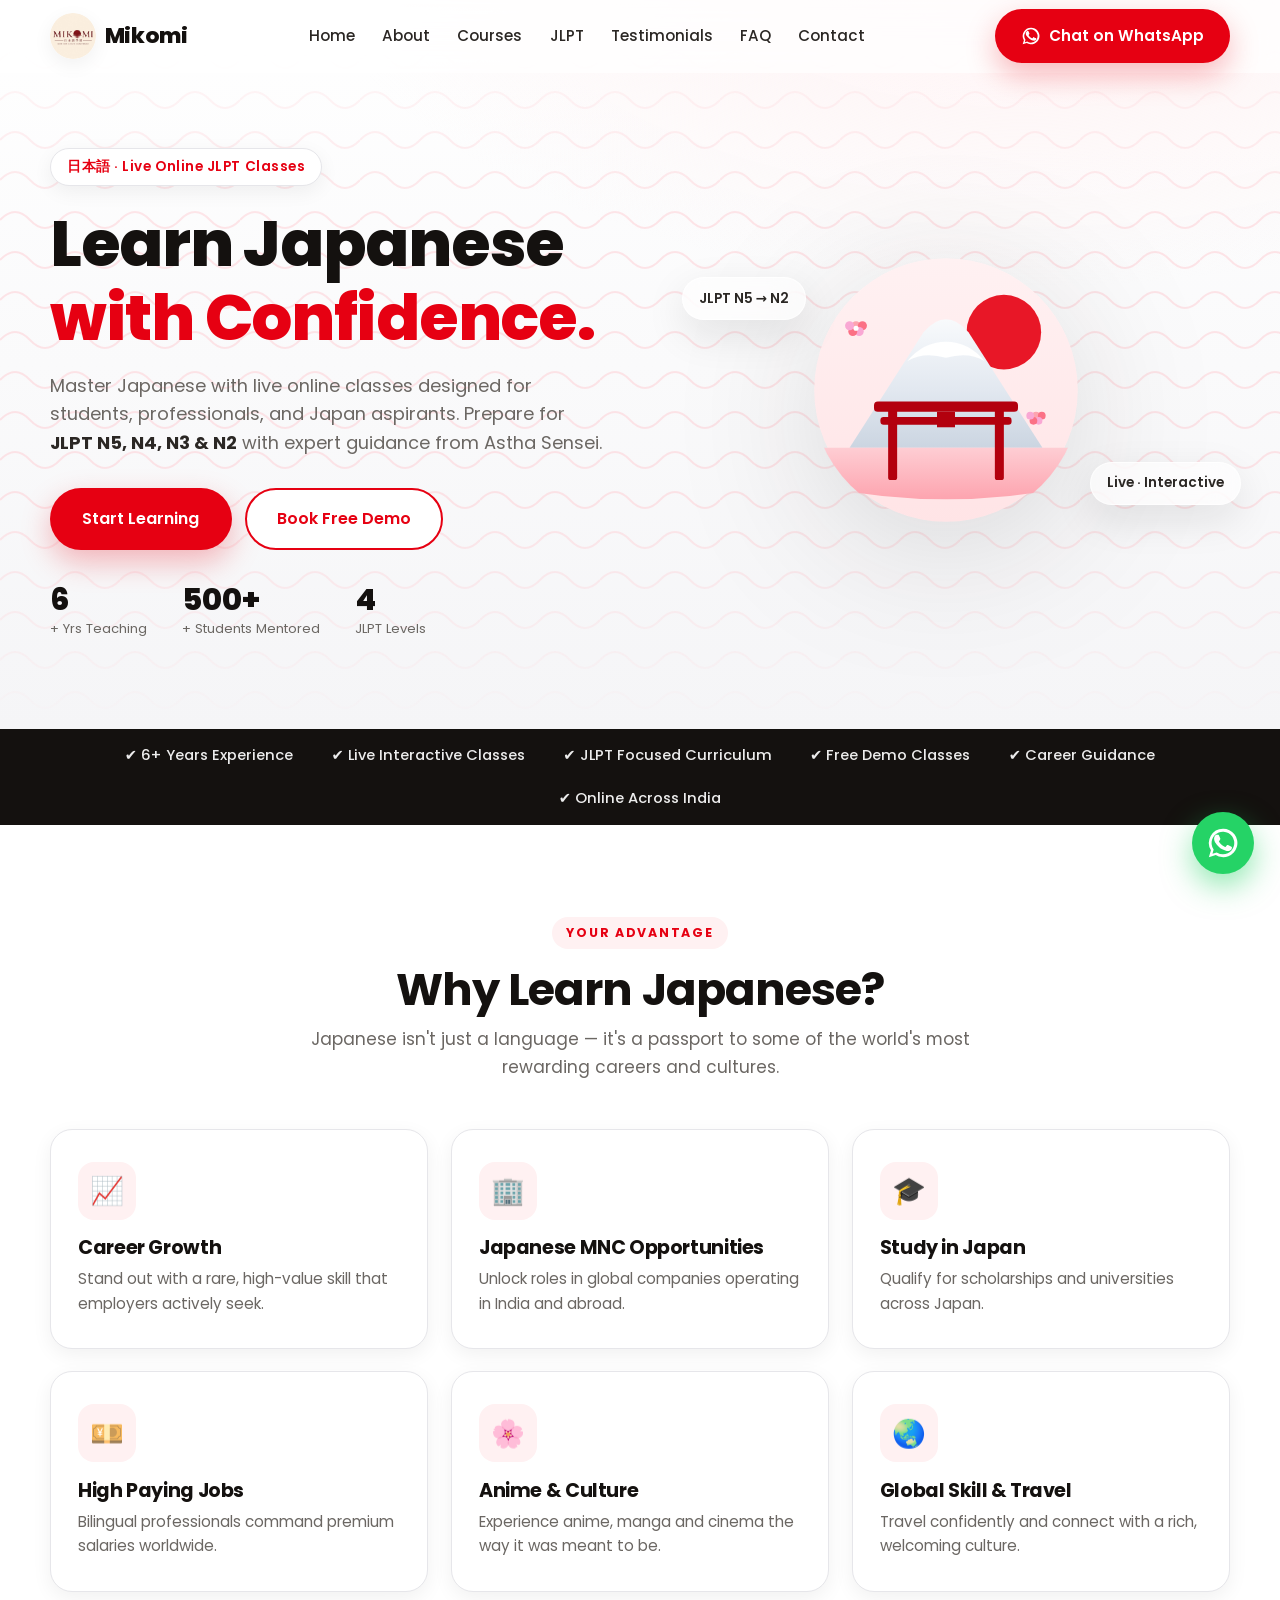
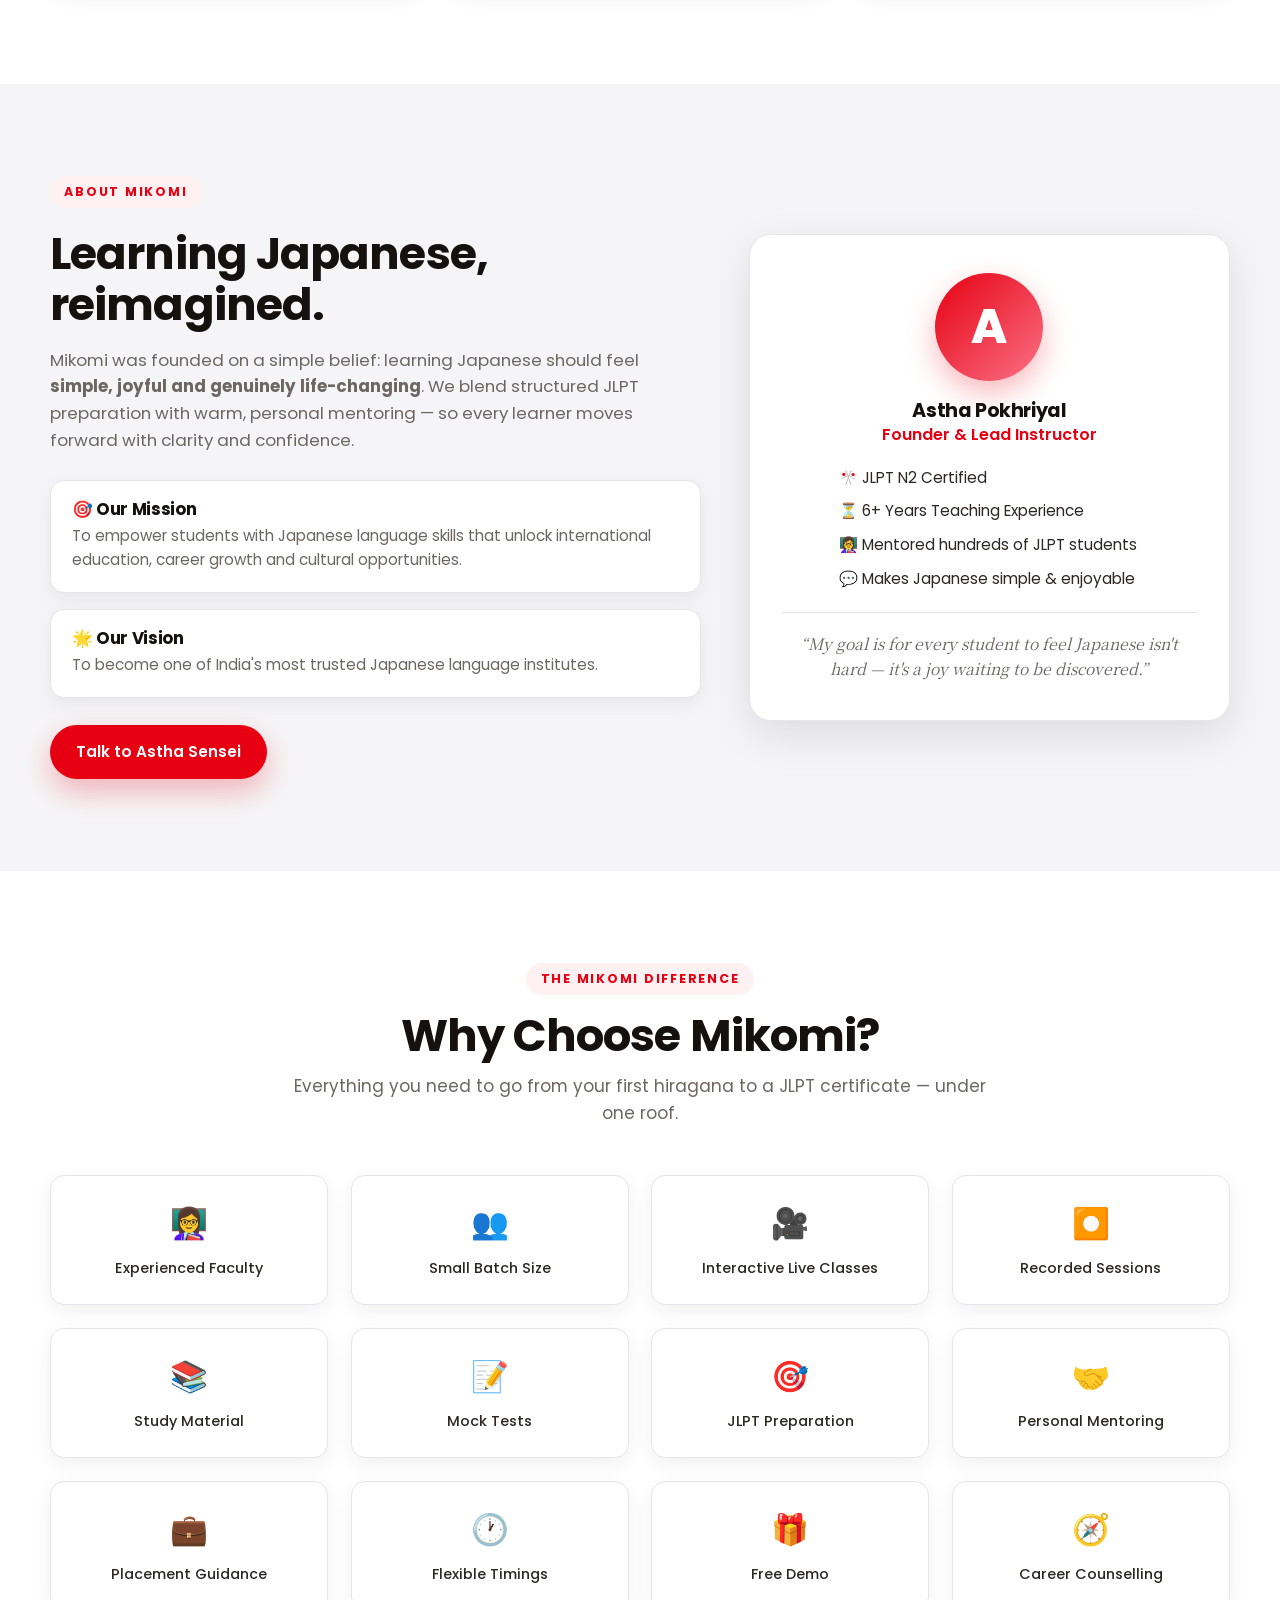
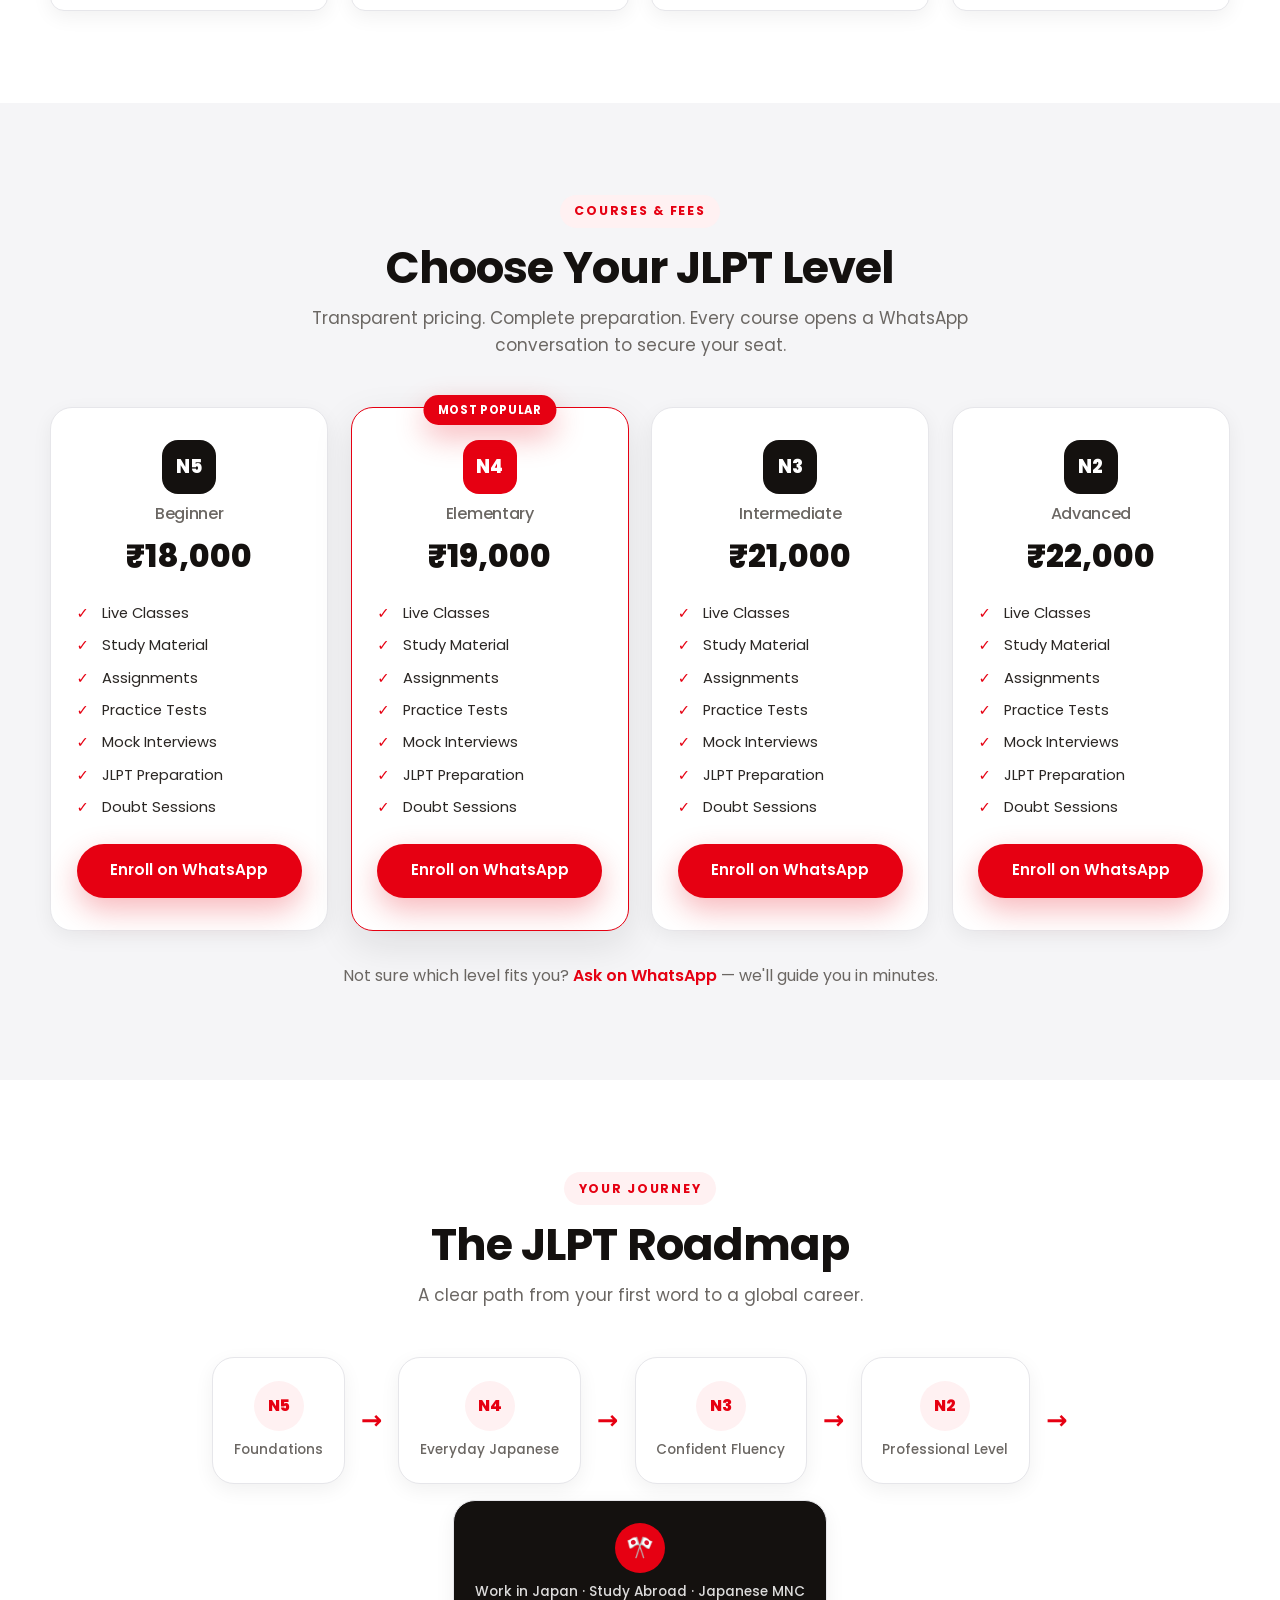
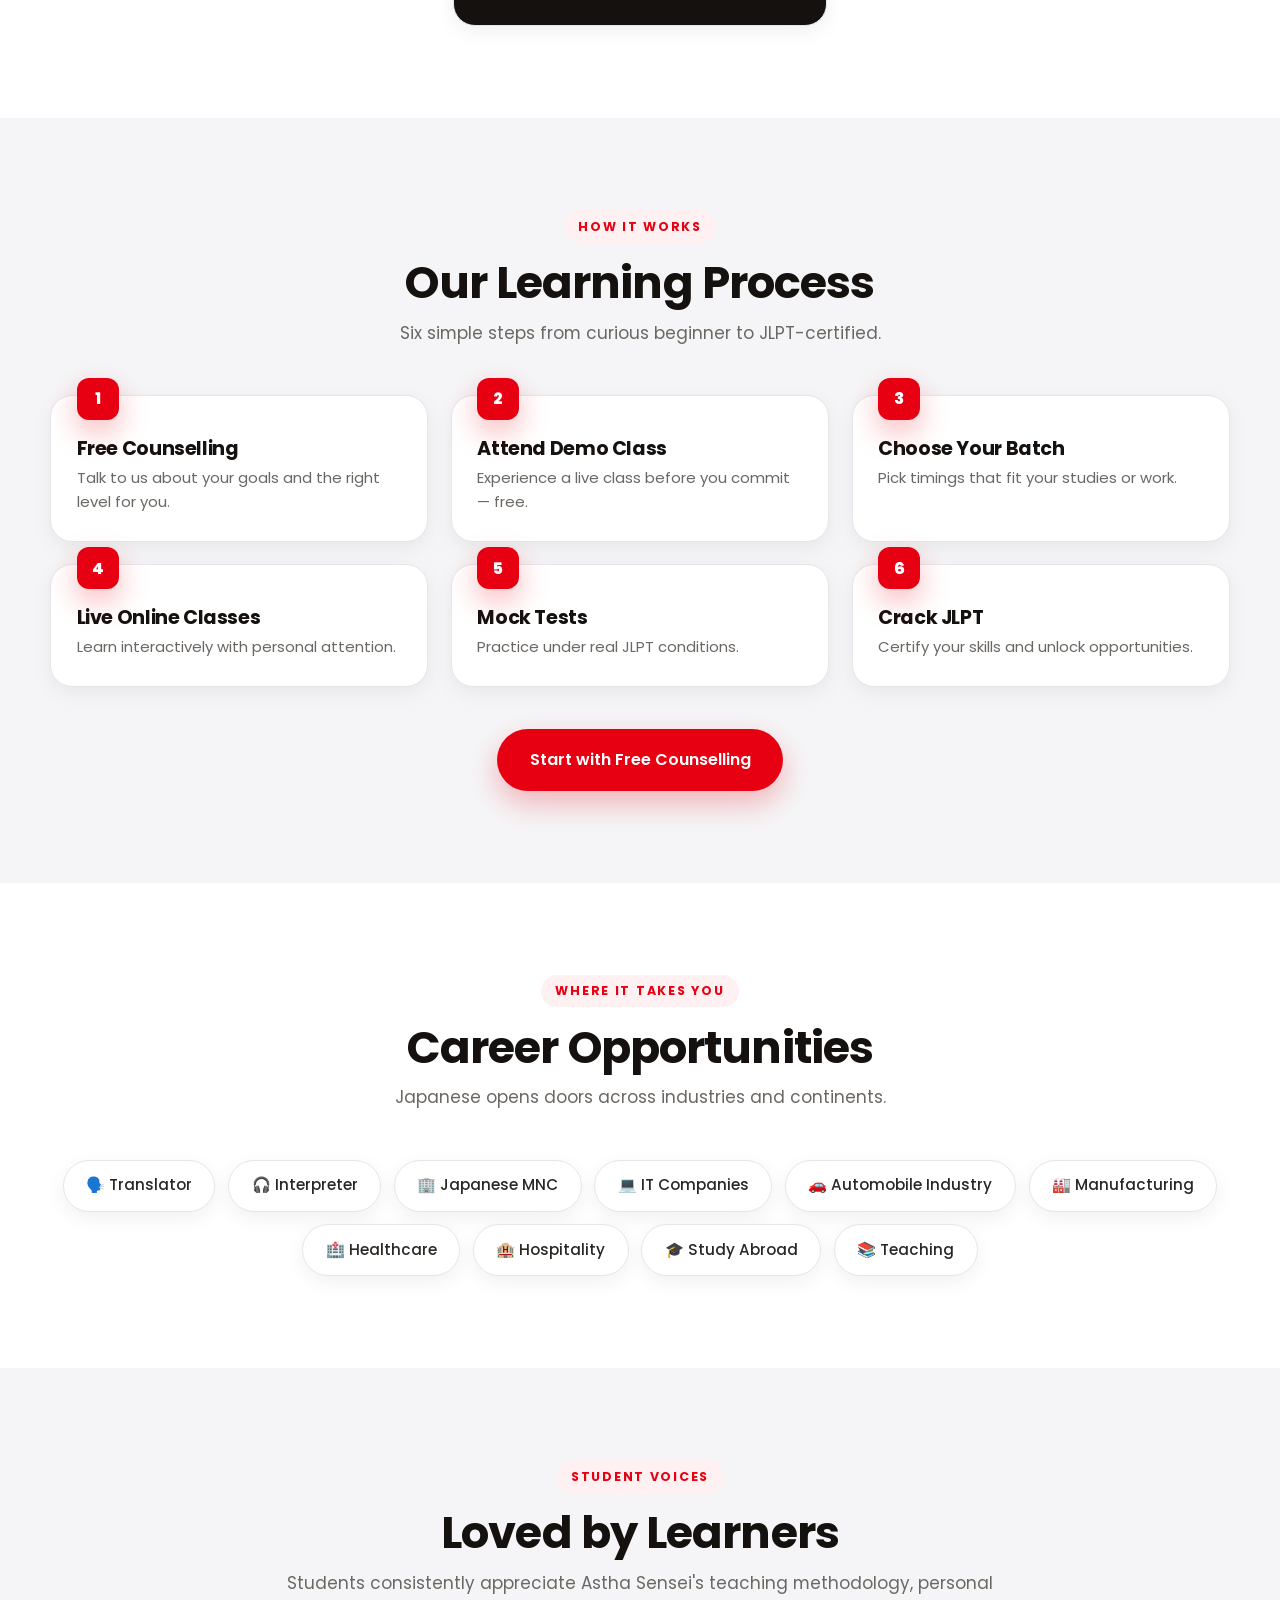
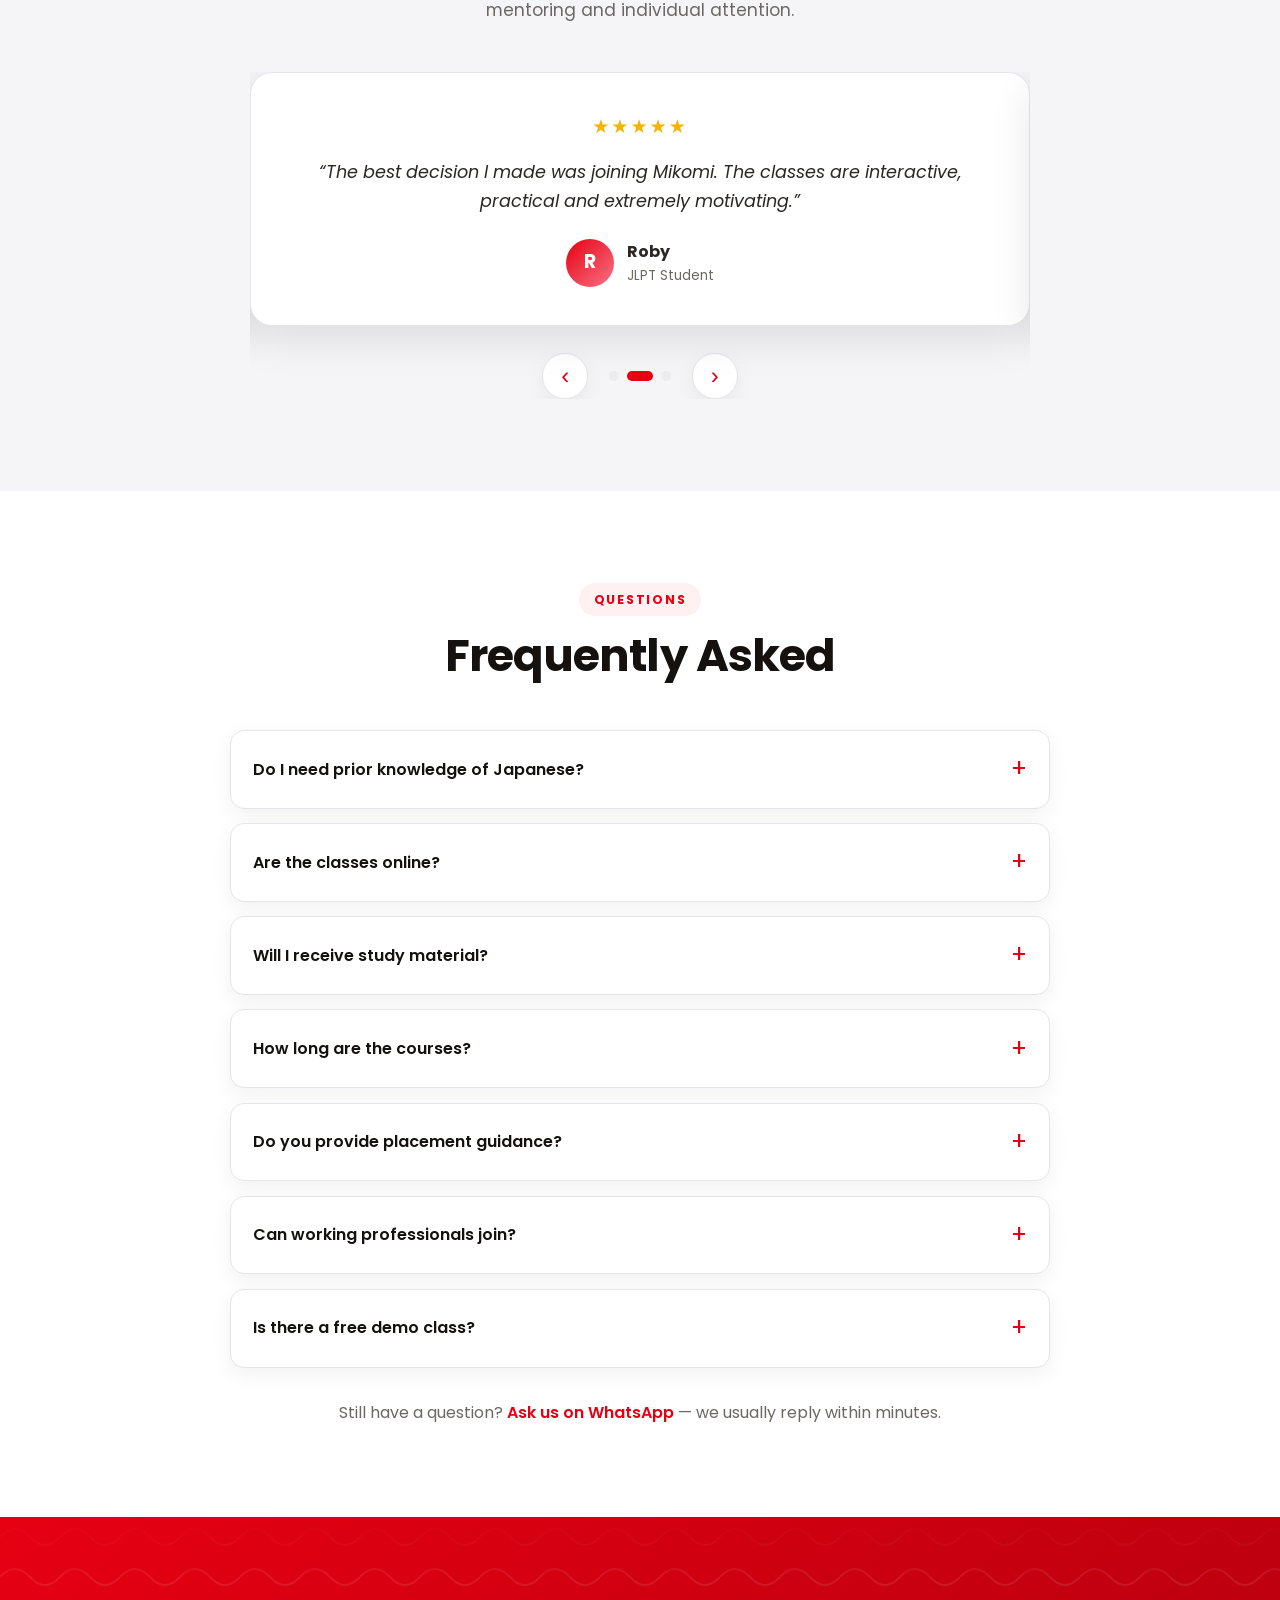
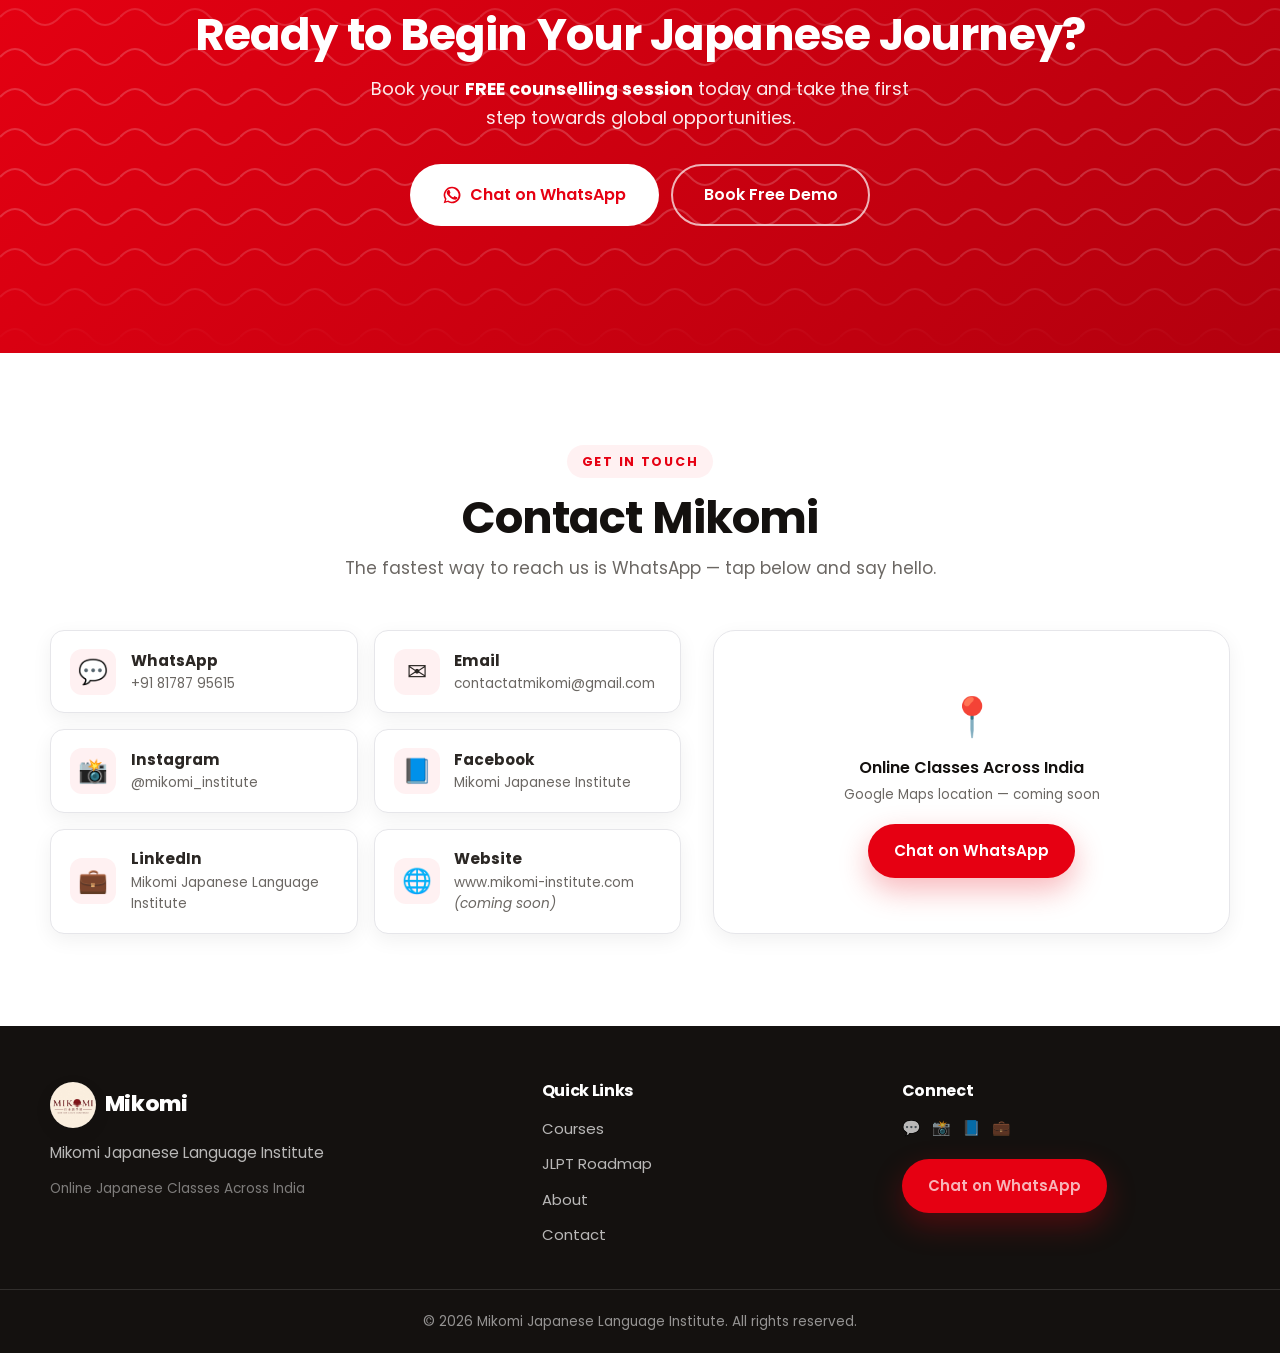
==== commit 0edeb261: "Replace placeholder monogram with official Mikomi logo - Header & footer now use the circular Mikomi" ====
--- a/index.html
+++ b/index.html
@@ -29,8 +29,9 @@
   <meta name="twitter:image" content="https://mikomiinstitute.online/assets/og-image.svg" />
 
   <!-- Favicon & Manifest -->
-  <link rel="icon" type="image/svg+xml" href="favicon/favicon.svg" />
-  <link rel="apple-touch-icon" href="favicon/favicon.svg" />
+  <link rel="icon" type="image/png" sizes="32x32" href="favicon/favicon-32.png" />
+  <link rel="icon" type="image/png" sizes="180x180" href="favicon/favicon-180.png" />
+  <link rel="apple-touch-icon" href="favicon/favicon-180.png" />
   <link rel="manifest" href="manifest.json" />
 
   <!-- Fonts -->
@@ -92,10 +93,10 @@
 <body>
   <!-- ============ LOADER ============ -->
   <div id="loader" class="loader" aria-hidden="true">
-    <div class="loader-circle">
-      <span class="loader-kanji">こ</span>
+    <div class="loader-logo">
+      <img src="images/mikomi-logo.jpg" alt="Mikomi Japanese Language Institute" width="120" height="120" />
     </div>
-    <p class="loader-text">Mikomi</p>
+    <p class="loader-text">Where Your Japanese Journey Begins</p>
   </div>
 
   <!-- ============ SCROLL PROGRESS ============ -->
@@ -104,8 +105,8 @@
   <!-- ============ HEADER ============ -->
   <header class="header" id="header">
     <nav class="nav container" aria-label="Primary navigation">
-      <a href="#home" class="logo" aria-label="Mikomi home">
-        <span class="logo-mark" aria-hidden="true">こ</span>
+      <a href="#home" class="logo" aria-label="Mikomi Japanese Language Institute — home">
+        <img src="images/mikomi-logo.jpg" alt="Mikomi Japanese Language Institute logo" class="logo-img" width="46" height="46" />
         <span class="logo-text">Mikomi</span>
       </a>
 
@@ -502,7 +503,7 @@
   <footer class="footer">
     <div class="container footer-grid">
       <div class="footer-brand">
-        <a href="#home" class="logo logo-light"><span class="logo-mark" aria-hidden="true">こ</span><span class="logo-text">Mikomi</span></a>
+        <a href="#home" class="logo logo-light"><img src="images/mikomi-logo.jpg" alt="Mikomi Japanese Language Institute logo" class="logo-img" width="46" height="46" /><span class="logo-text">Mikomi</span></a>
         <p>Mikomi Japanese Language Institute</p>
         <p class="footer-muted">Online Japanese Classes Across India</p>
       </div>
--- a/style.css
+++ b/style.css
@@ -88,21 +88,20 @@
   background: #fff; transition: opacity .7s var(--ease), visibility .7s;
 }
 .loader.hidden { opacity: 0; visibility: hidden; }
-.loader-circle {
-  width: 96px; height: 96px; border-radius: 50%;
-  background: var(--red);
+.loader-logo {
+  width: 120px; height: 120px; border-radius: 50%;
   display: flex; align-items: center; justify-content: center;
-  animation: loaderPulse 1.4s var(--ease) infinite;
-  box-shadow: var(--shadow-red);
+  animation: loaderPulse 1.6s var(--ease) infinite;
+  box-shadow: var(--shadow-md);
   position: relative;
 }
-.loader-circle::after {
-  content: ""; position: absolute; inset: -14px; border-radius: 50%;
-  border: 3px solid var(--red); opacity: .35;
-  animation: loaderRing 1.4s var(--ease) infinite;
-}
-.loader-kanji { color: #fff; font-family: var(--font-jp); font-size: 2.6rem; }
-.loader-text { font-weight: 700; letter-spacing: .35em; text-transform: uppercase; color: var(--black); font-size: .85rem; padding-left: .35em; }
+.loader-logo img { width: 100%; height: 100%; border-radius: 50%; object-fit: cover; }
+.loader-logo::after {
+  content: ""; position: absolute; inset: -12px; border-radius: 50%;
+  border: 3px solid var(--red); opacity: .3;
+  animation: loaderRing 1.6s var(--ease) infinite;
+}
+.loader-text { font-weight: 600; letter-spacing: .18em; text-transform: uppercase; color: var(--muted); font-size: .72rem; }
 @keyframes loaderPulse { 0%,100% { transform: scale(1); } 50% { transform: scale(.86); } }
 @keyframes loaderRing { 0% { transform: scale(.8); opacity: .5; } 100% { transform: scale(1.4); opacity: 0; } }
 
@@ -128,6 +127,10 @@
   width: 38px; height: 38px; border-radius: 12px; background: var(--red); color: #fff;
   display: grid; place-items: center; font-family: var(--font-jp); font-size: 1.2rem;
   box-shadow: var(--shadow-red);
+}
+.logo-img {
+  width: 46px; height: 46px; border-radius: 50%; object-fit: cover;
+  box-shadow: var(--shadow-sm);
 }
 .nav-menu { display: flex; align-items: center; gap: 1.7rem; }
 .nav-menu a { font-weight: 500; font-size: .95rem; color: var(--ink); position: relative; transition: color .2s; }
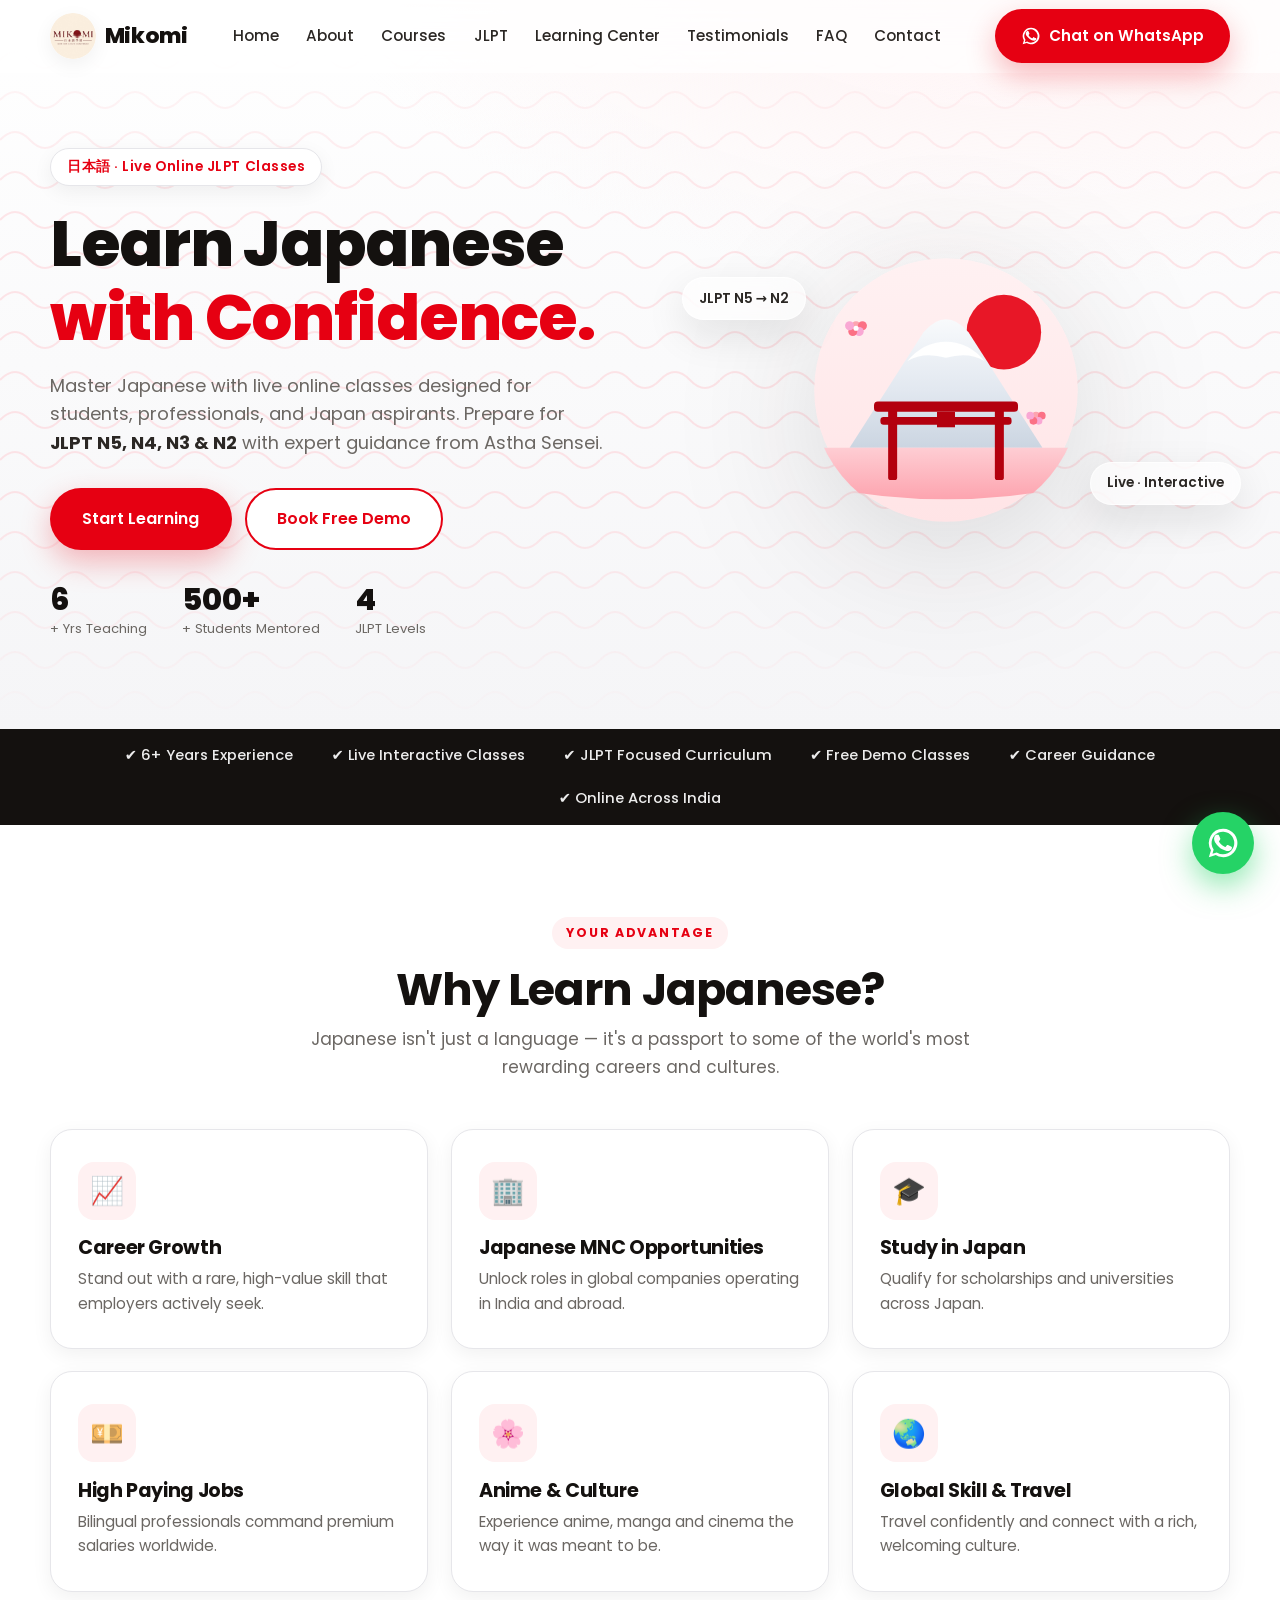
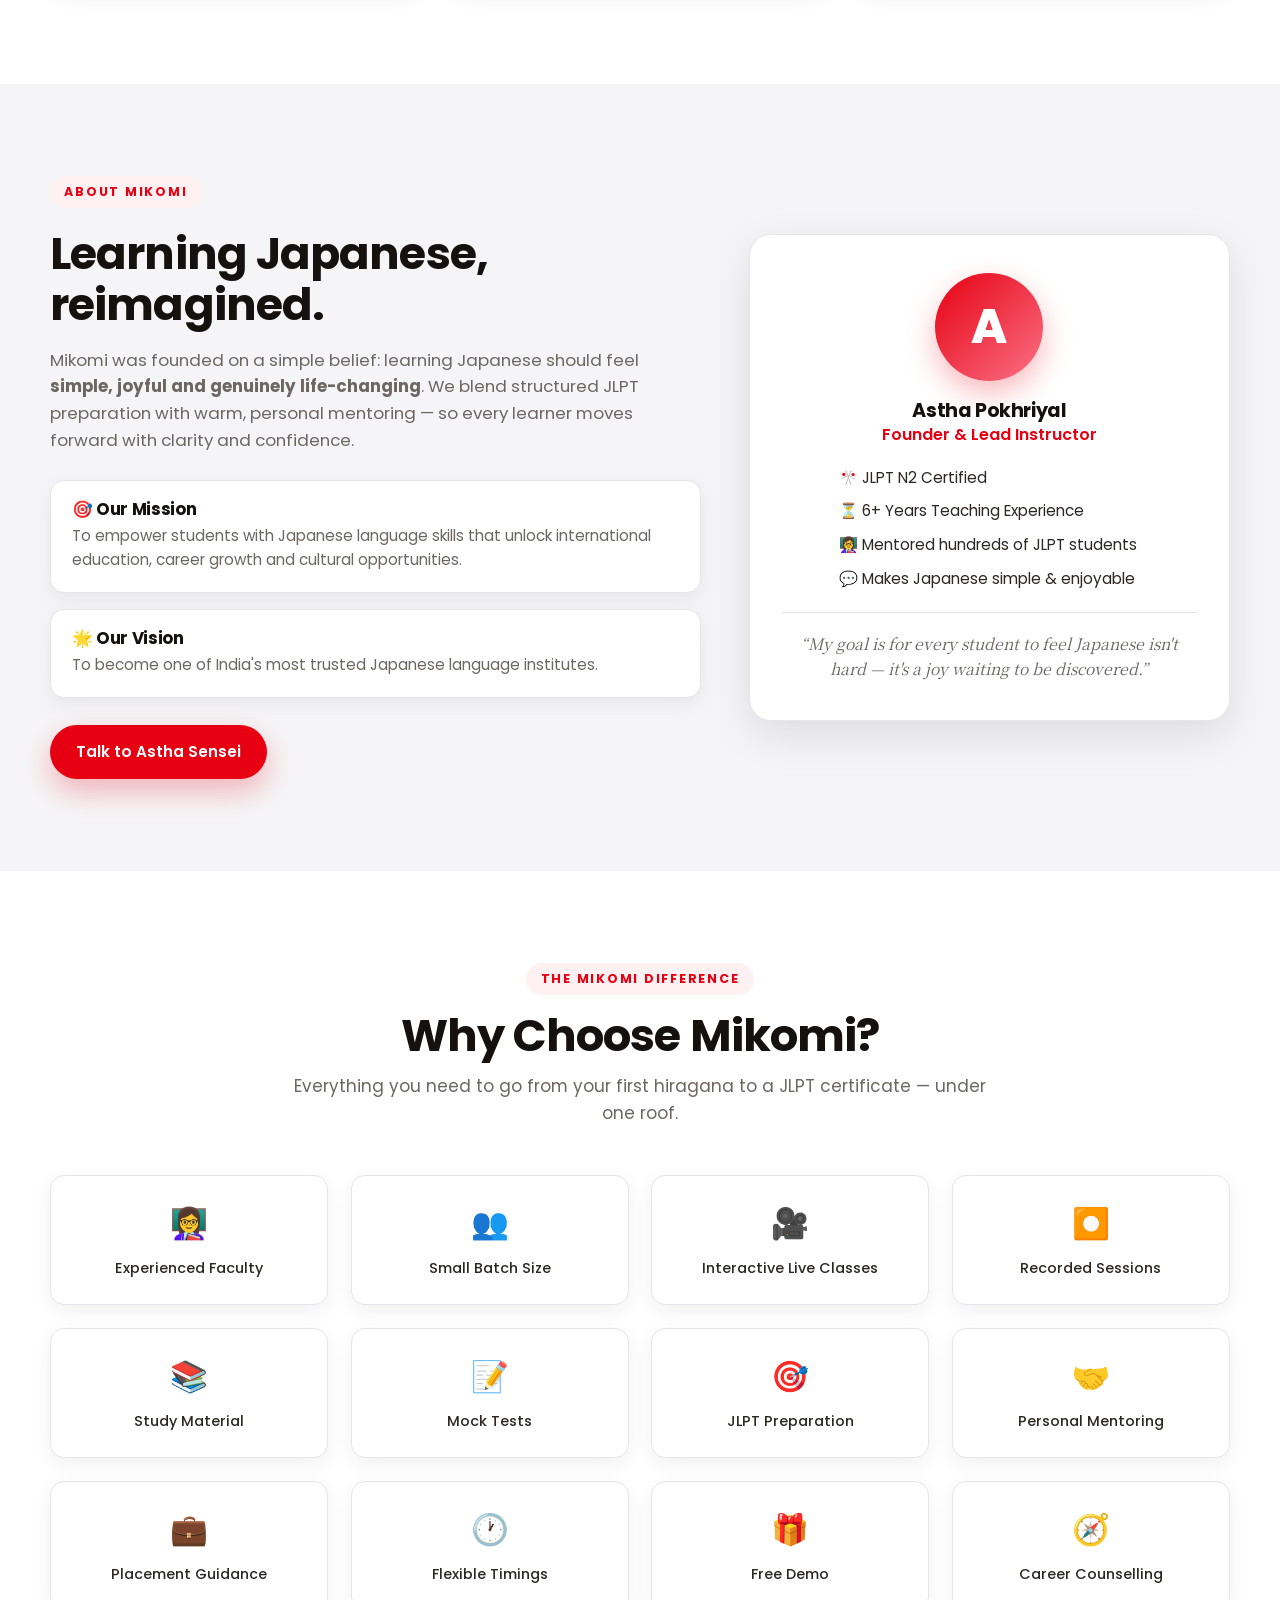
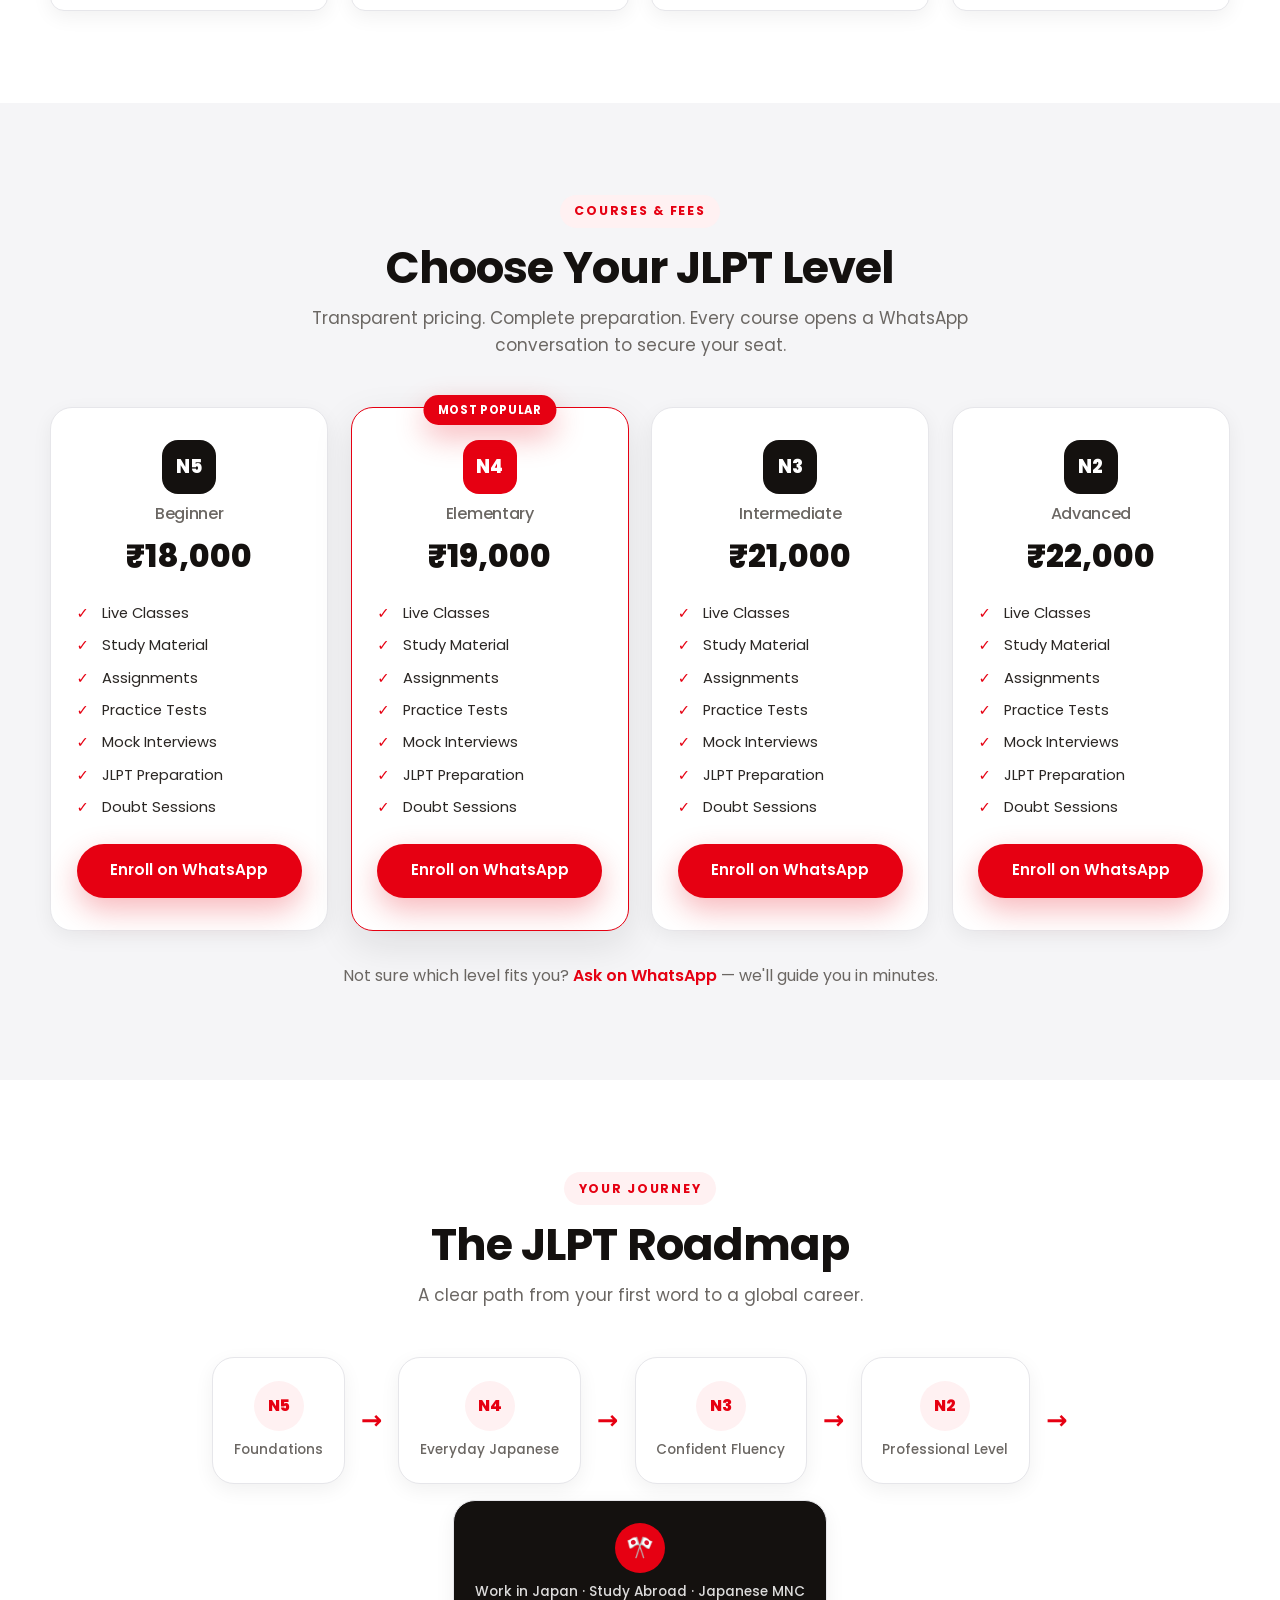
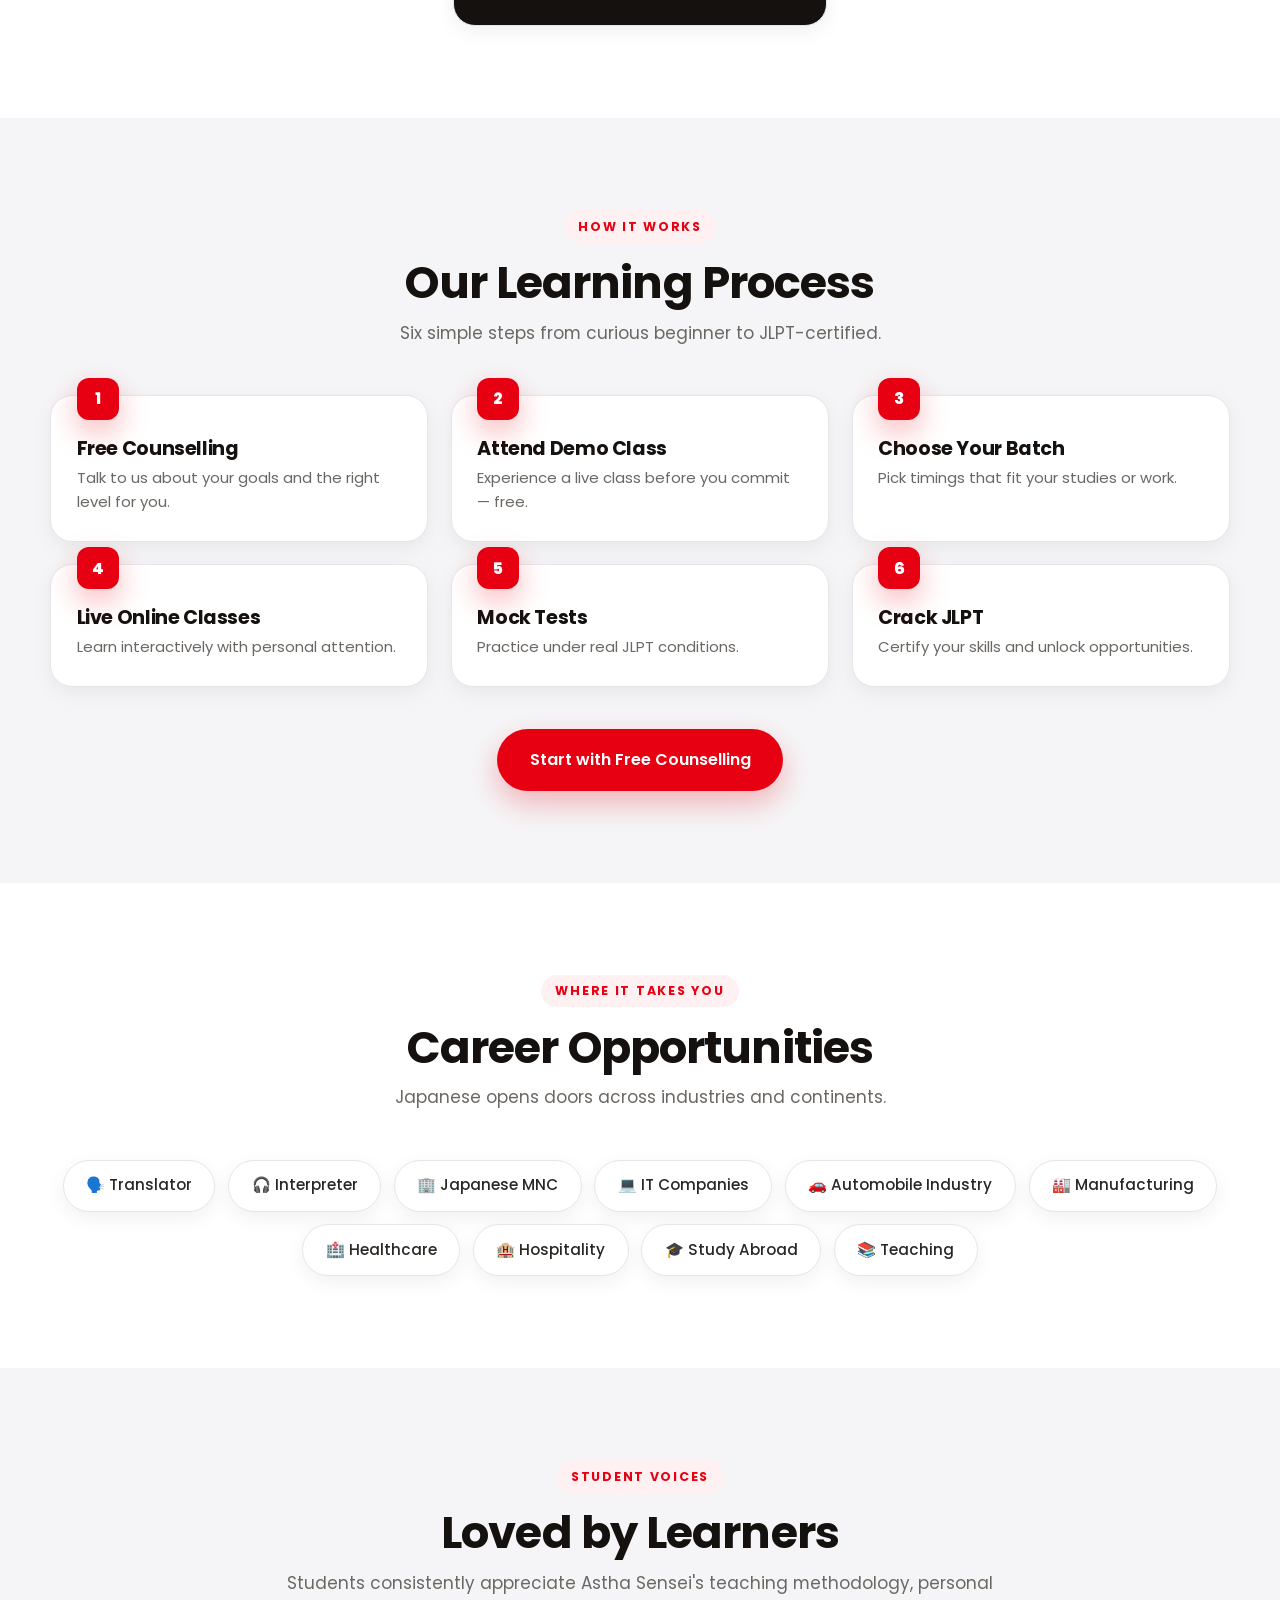
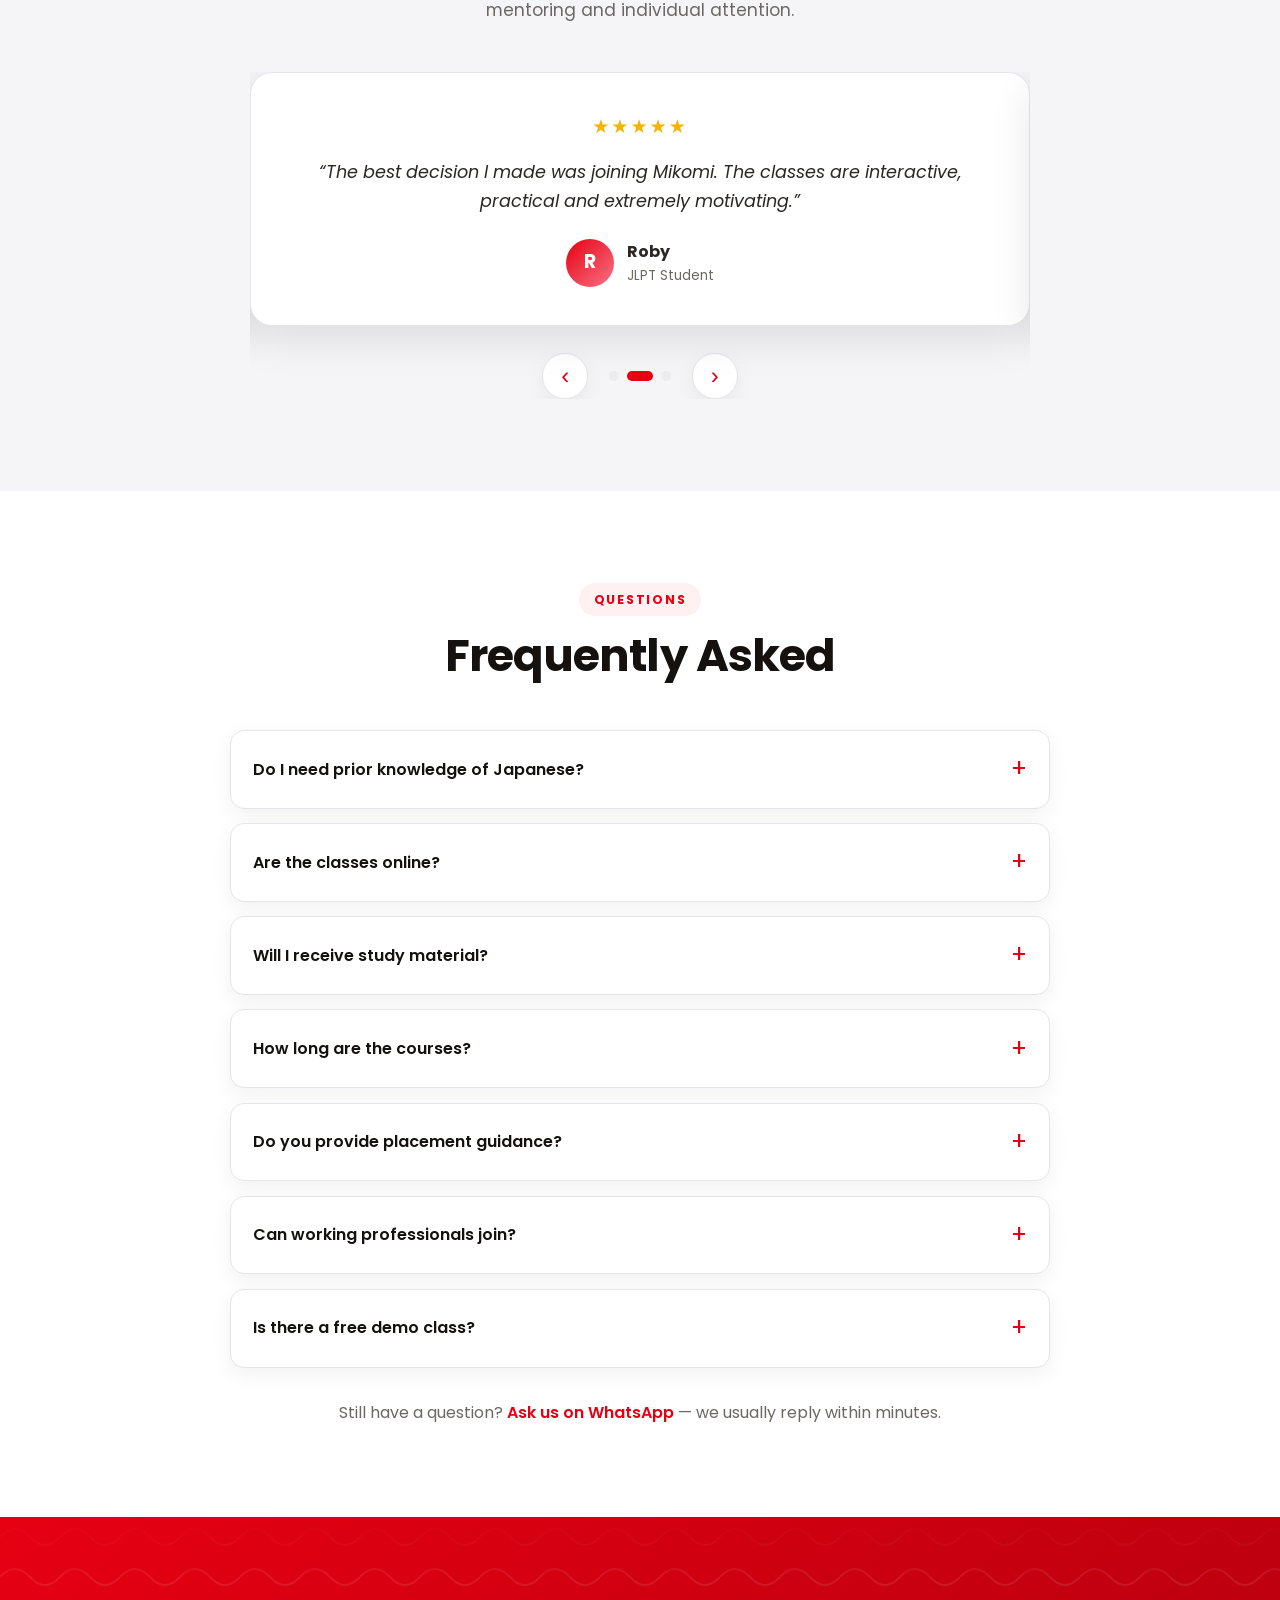
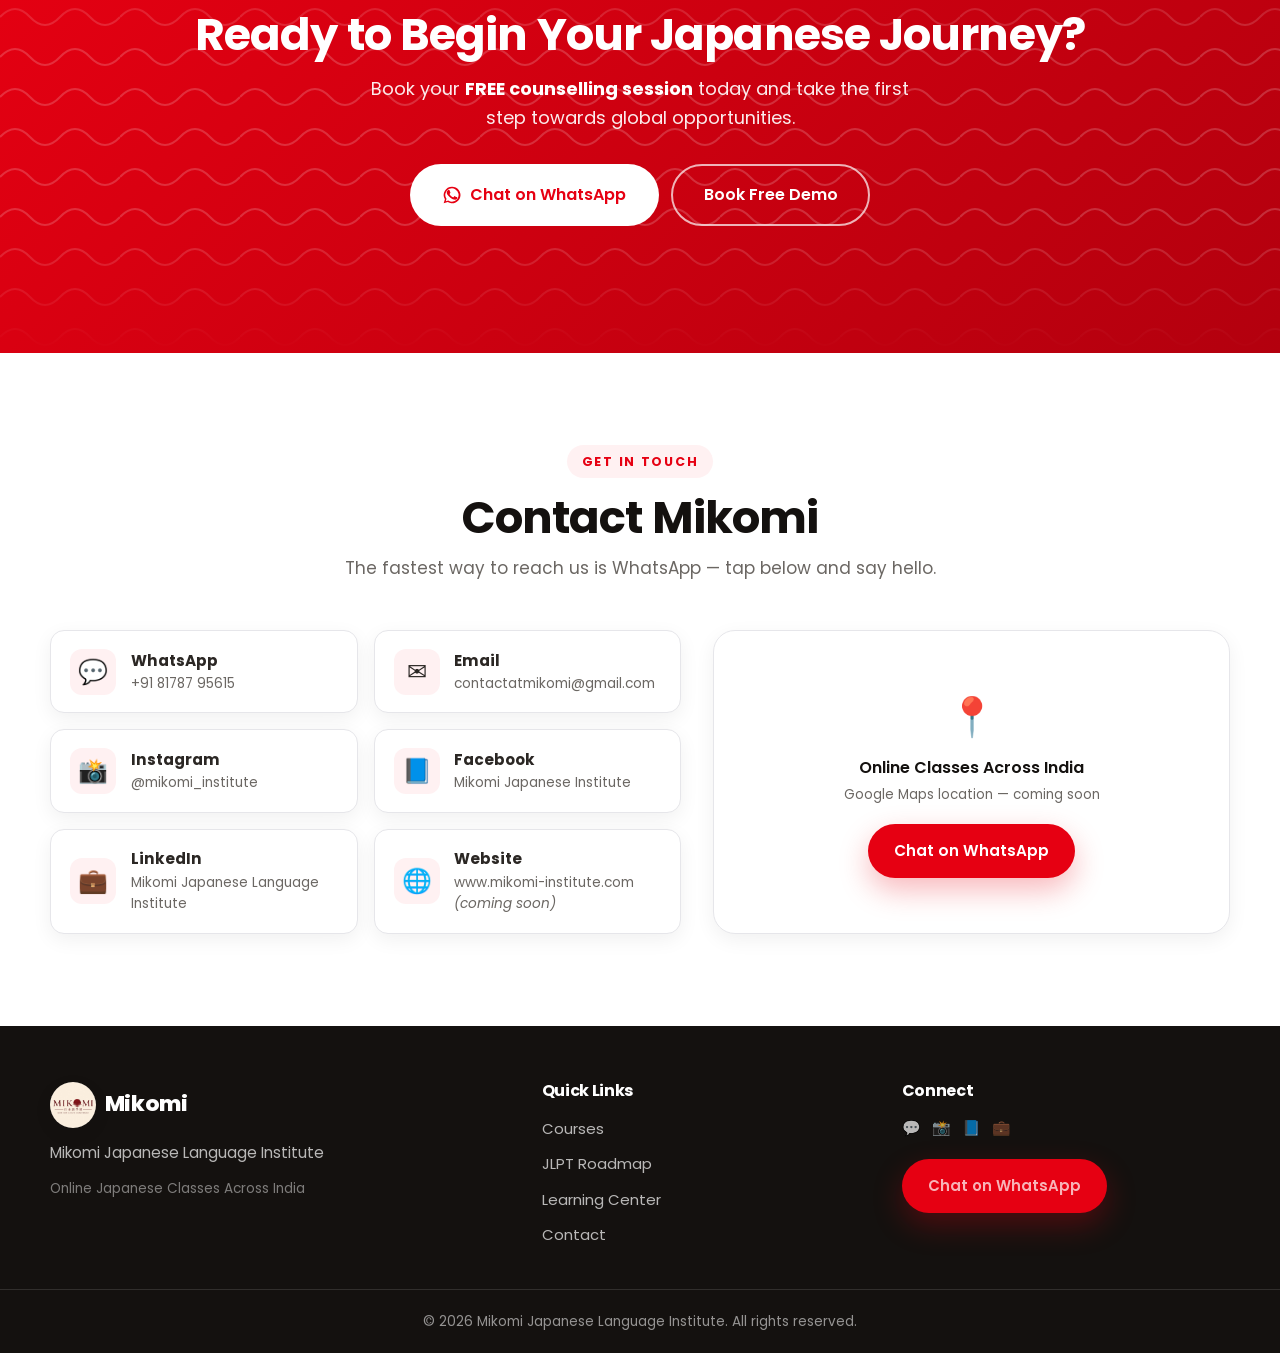
==== commit 9cdce948: "Add Learning Center resources page Introduces a new resources hub with downloadable guides, linked f" ====
--- a/index.html
+++ b/index.html
@@ -119,6 +119,7 @@
         <li><a href="#about">About</a></li>
         <li><a href="#courses">Courses</a></li>
         <li><a href="#jlpt">JLPT</a></li>
+        <li><a href="learning-center.html">Learning Center</a></li>
         <li><a href="#testimonials">Testimonials</a></li>
         <li><a href="#faq">FAQ</a></li>
         <li><a href="#contact">Contact</a></li>
@@ -512,7 +513,7 @@
         <ul>
           <li><a href="#courses">Courses</a></li>
           <li><a href="#jlpt">JLPT Roadmap</a></li>
-          <li><a href="#about">About</a></li>
+          <li><a href="learning-center.html">Learning Center</a></li>
           <li><a href="#contact">Contact</a></li>
         </ul>
       </div>
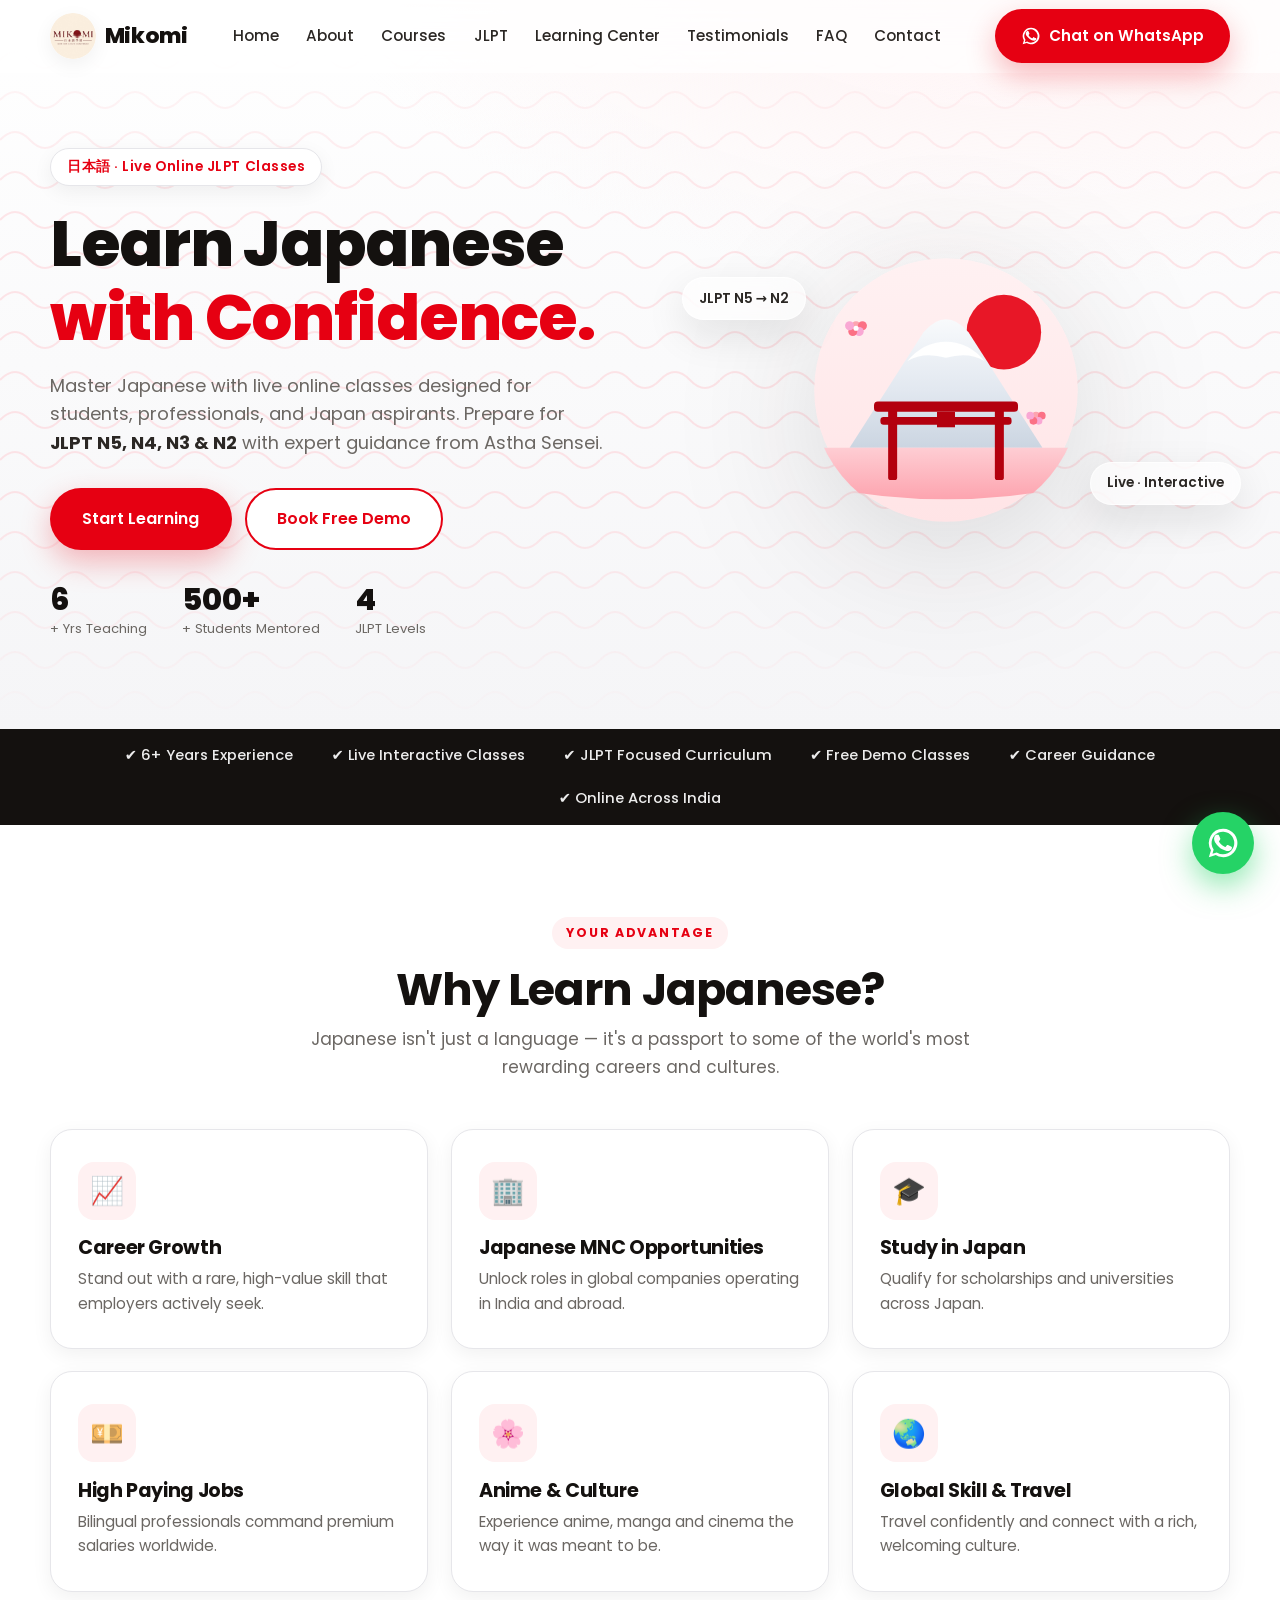
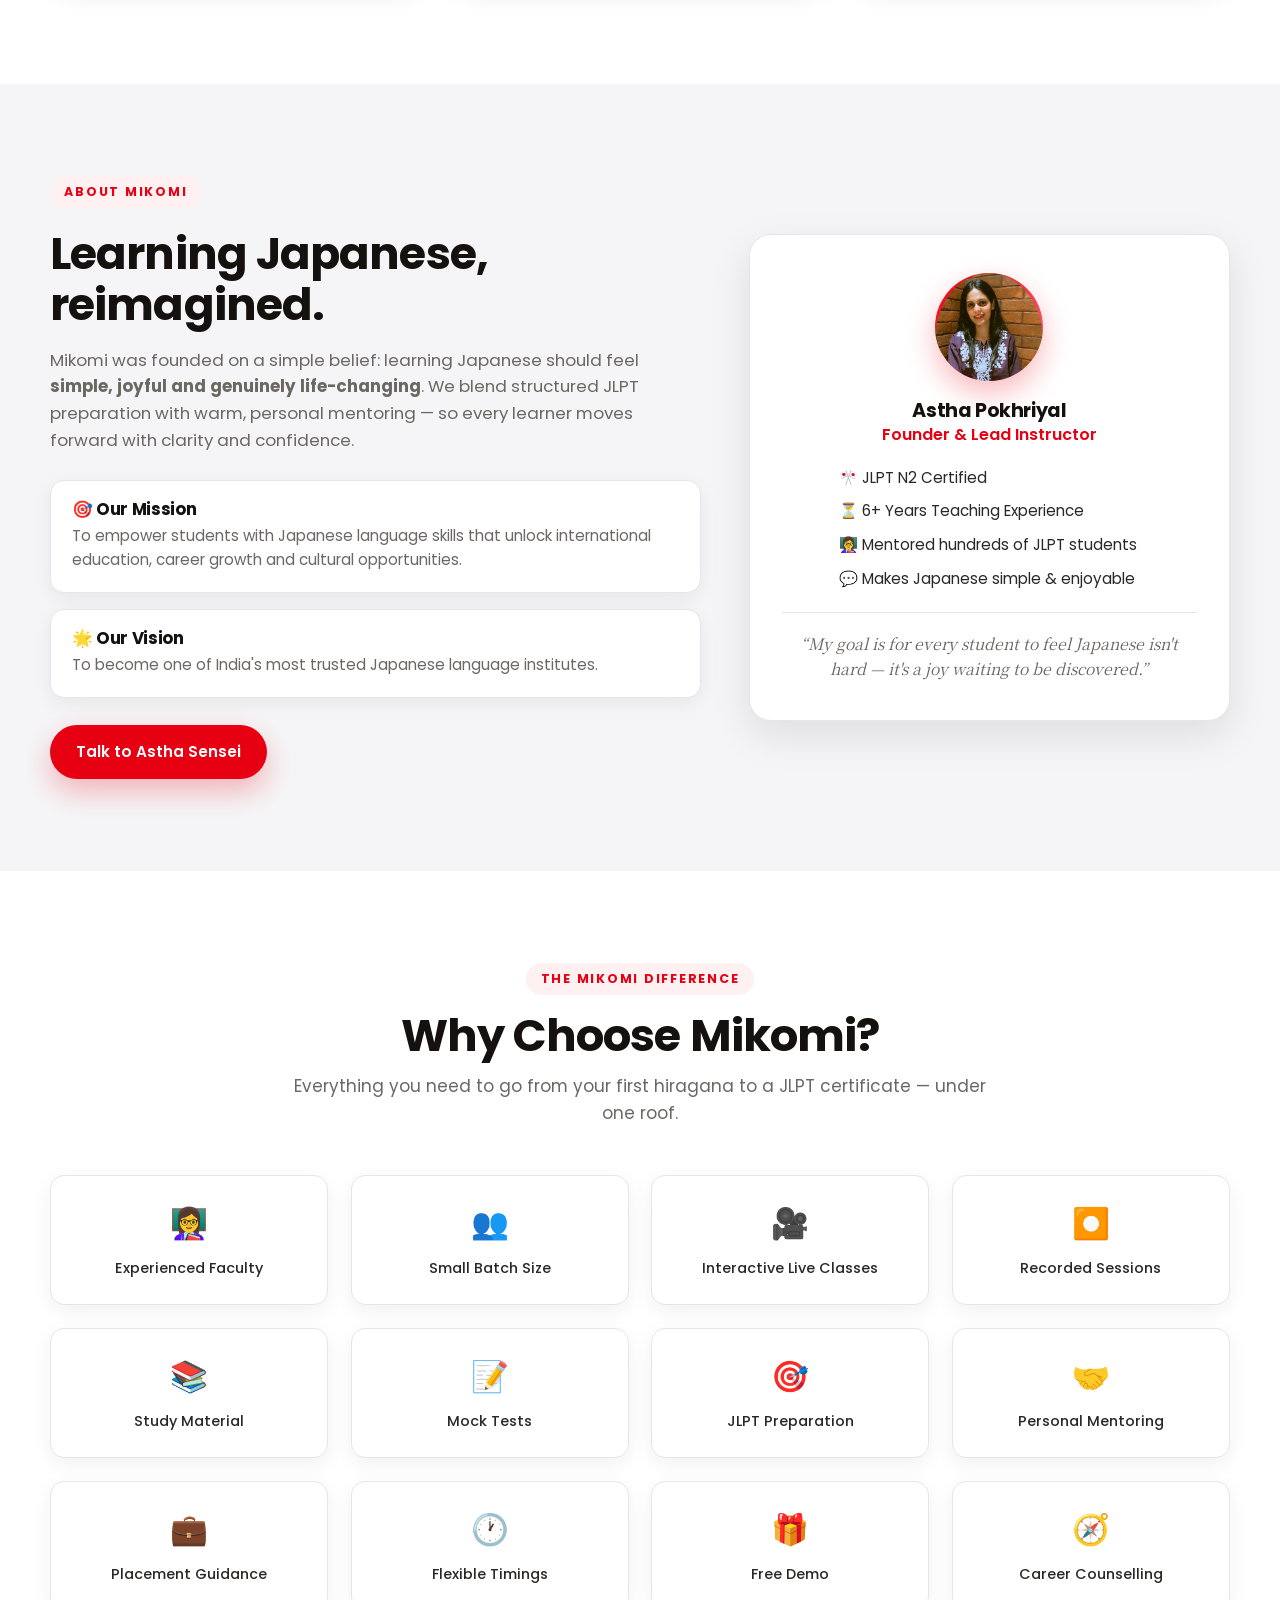
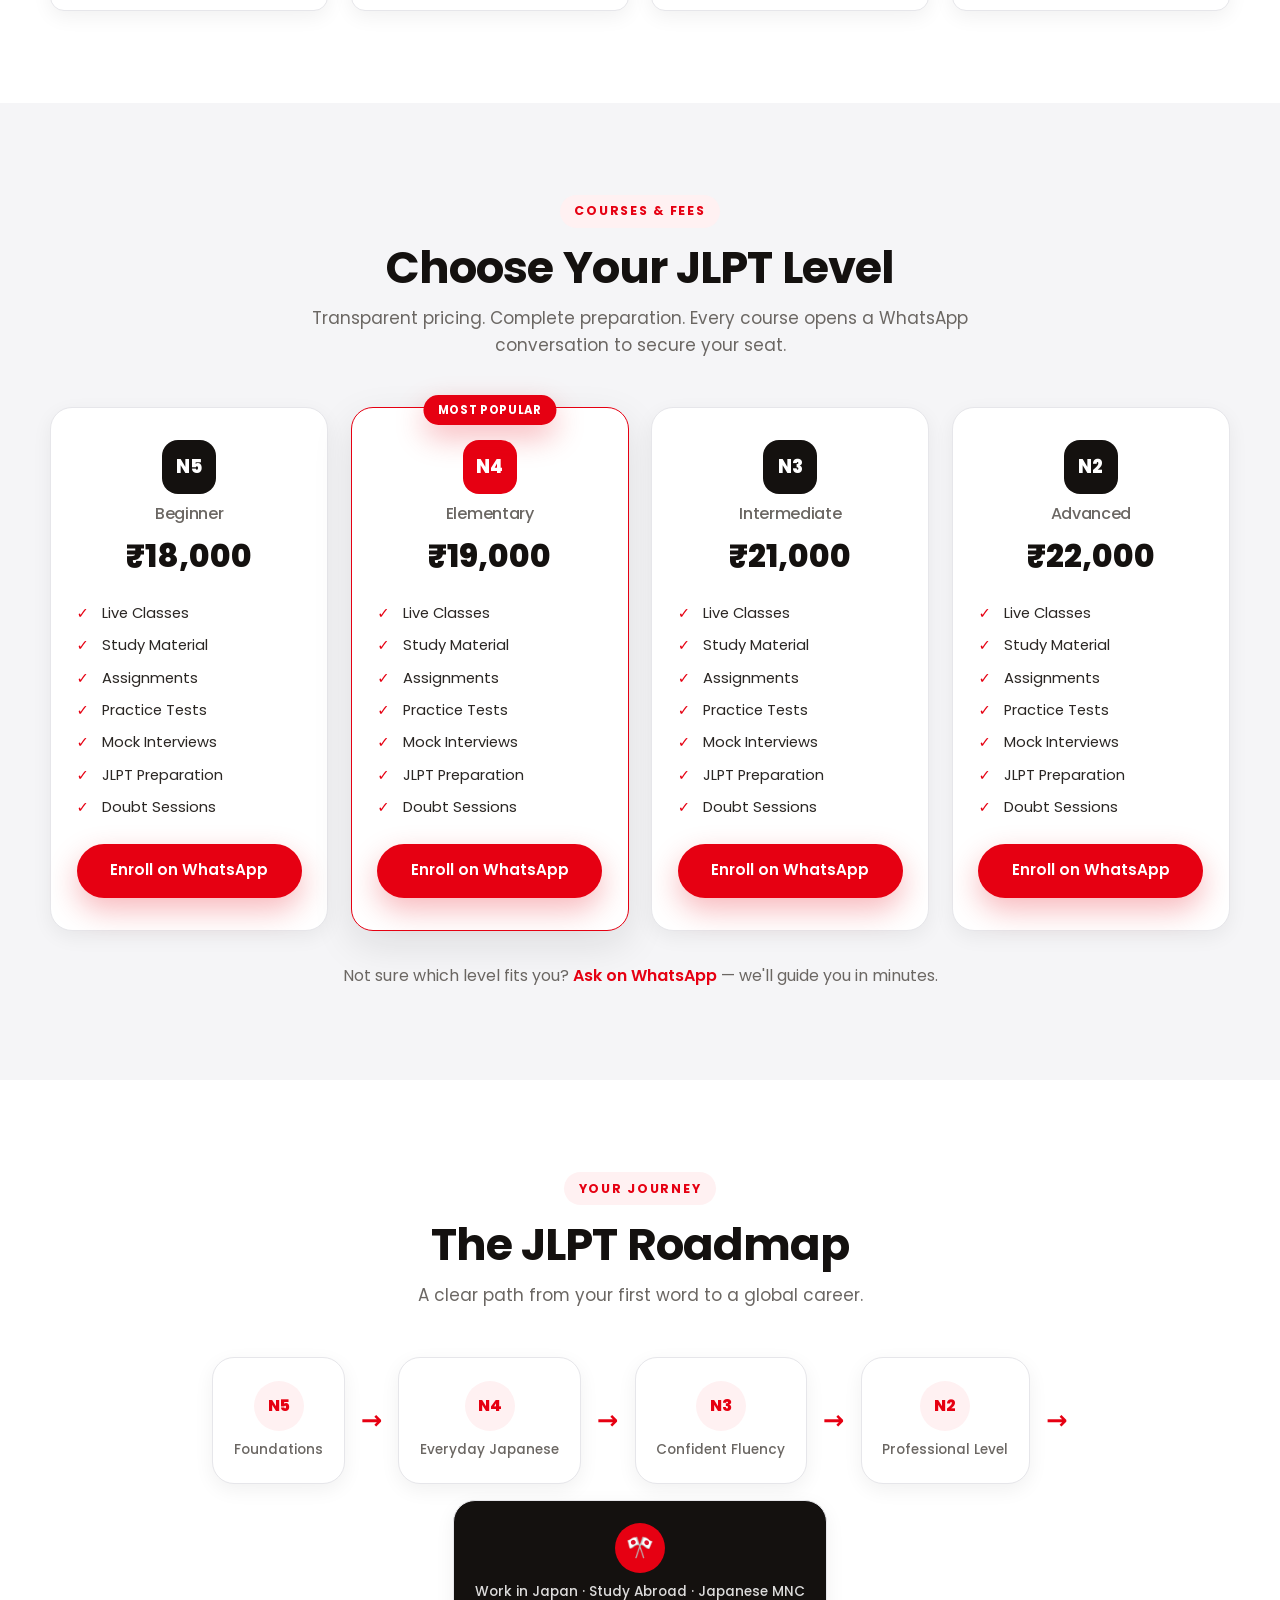
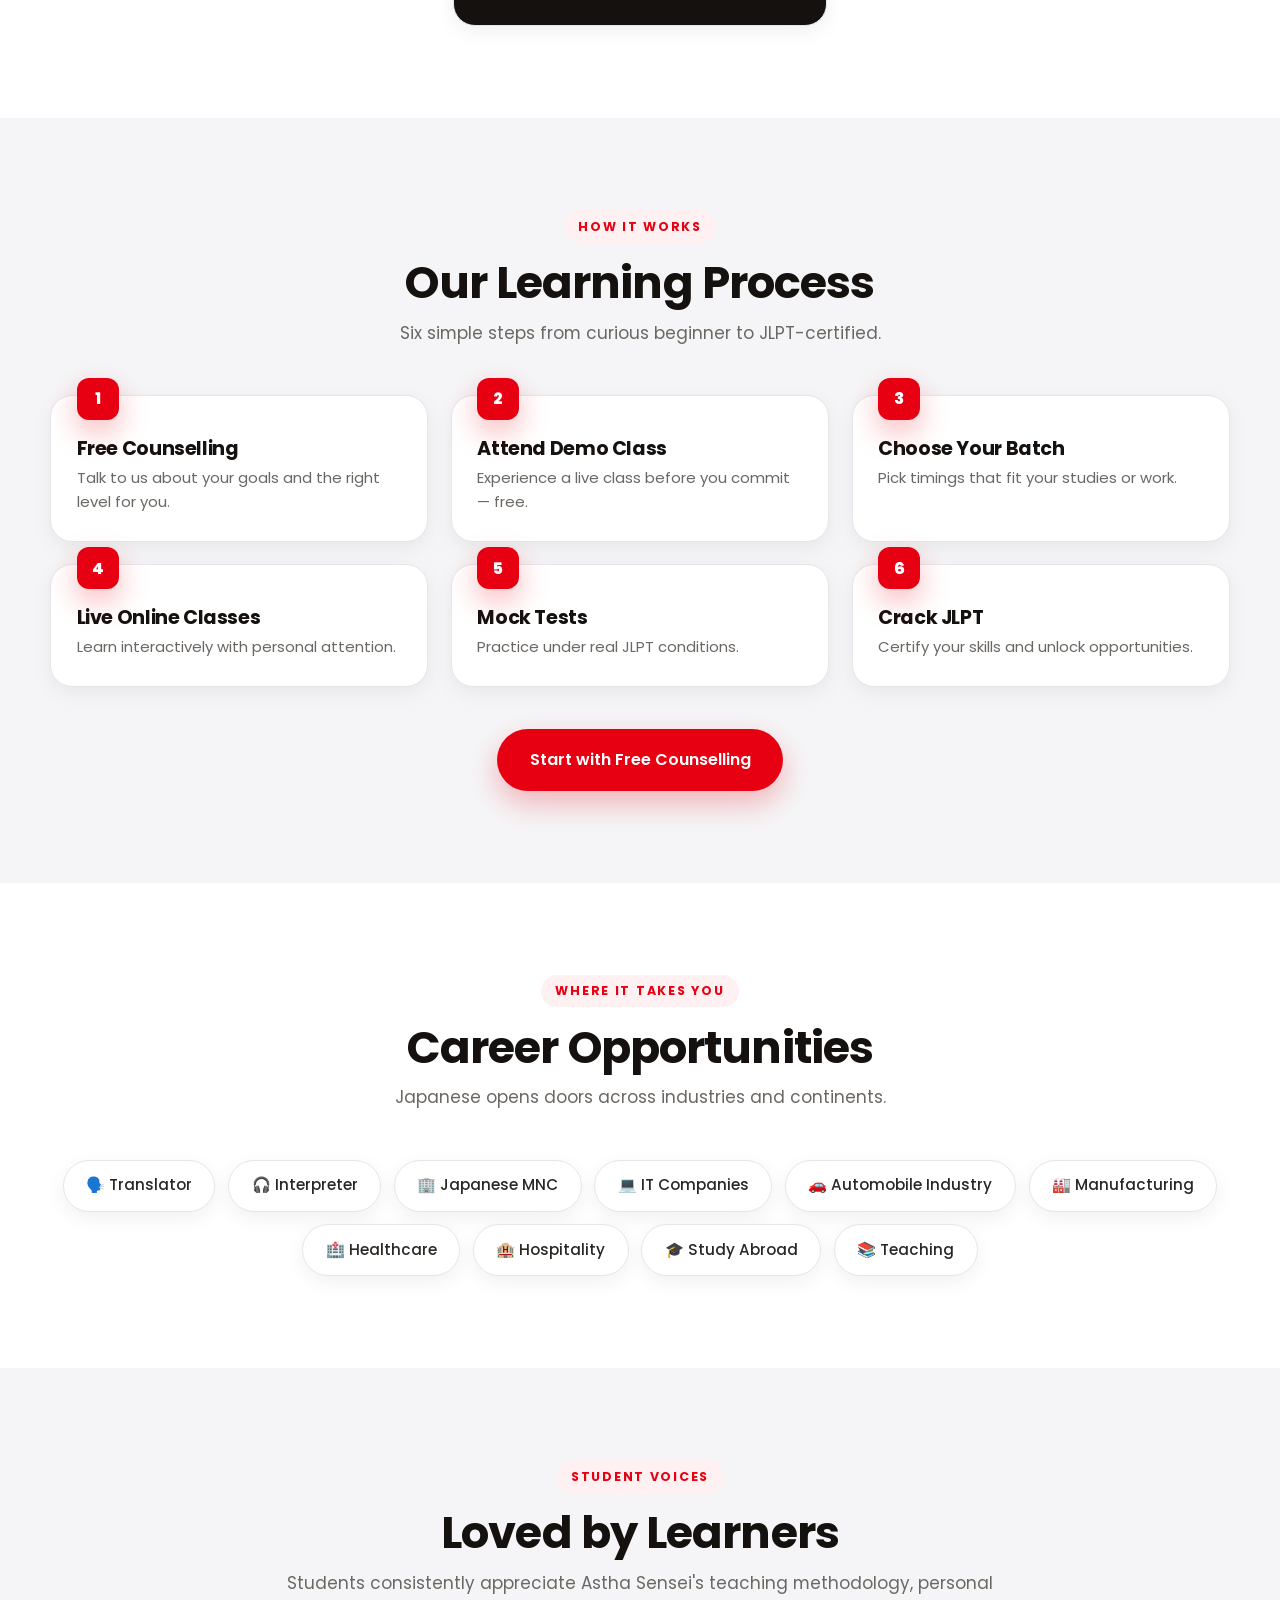
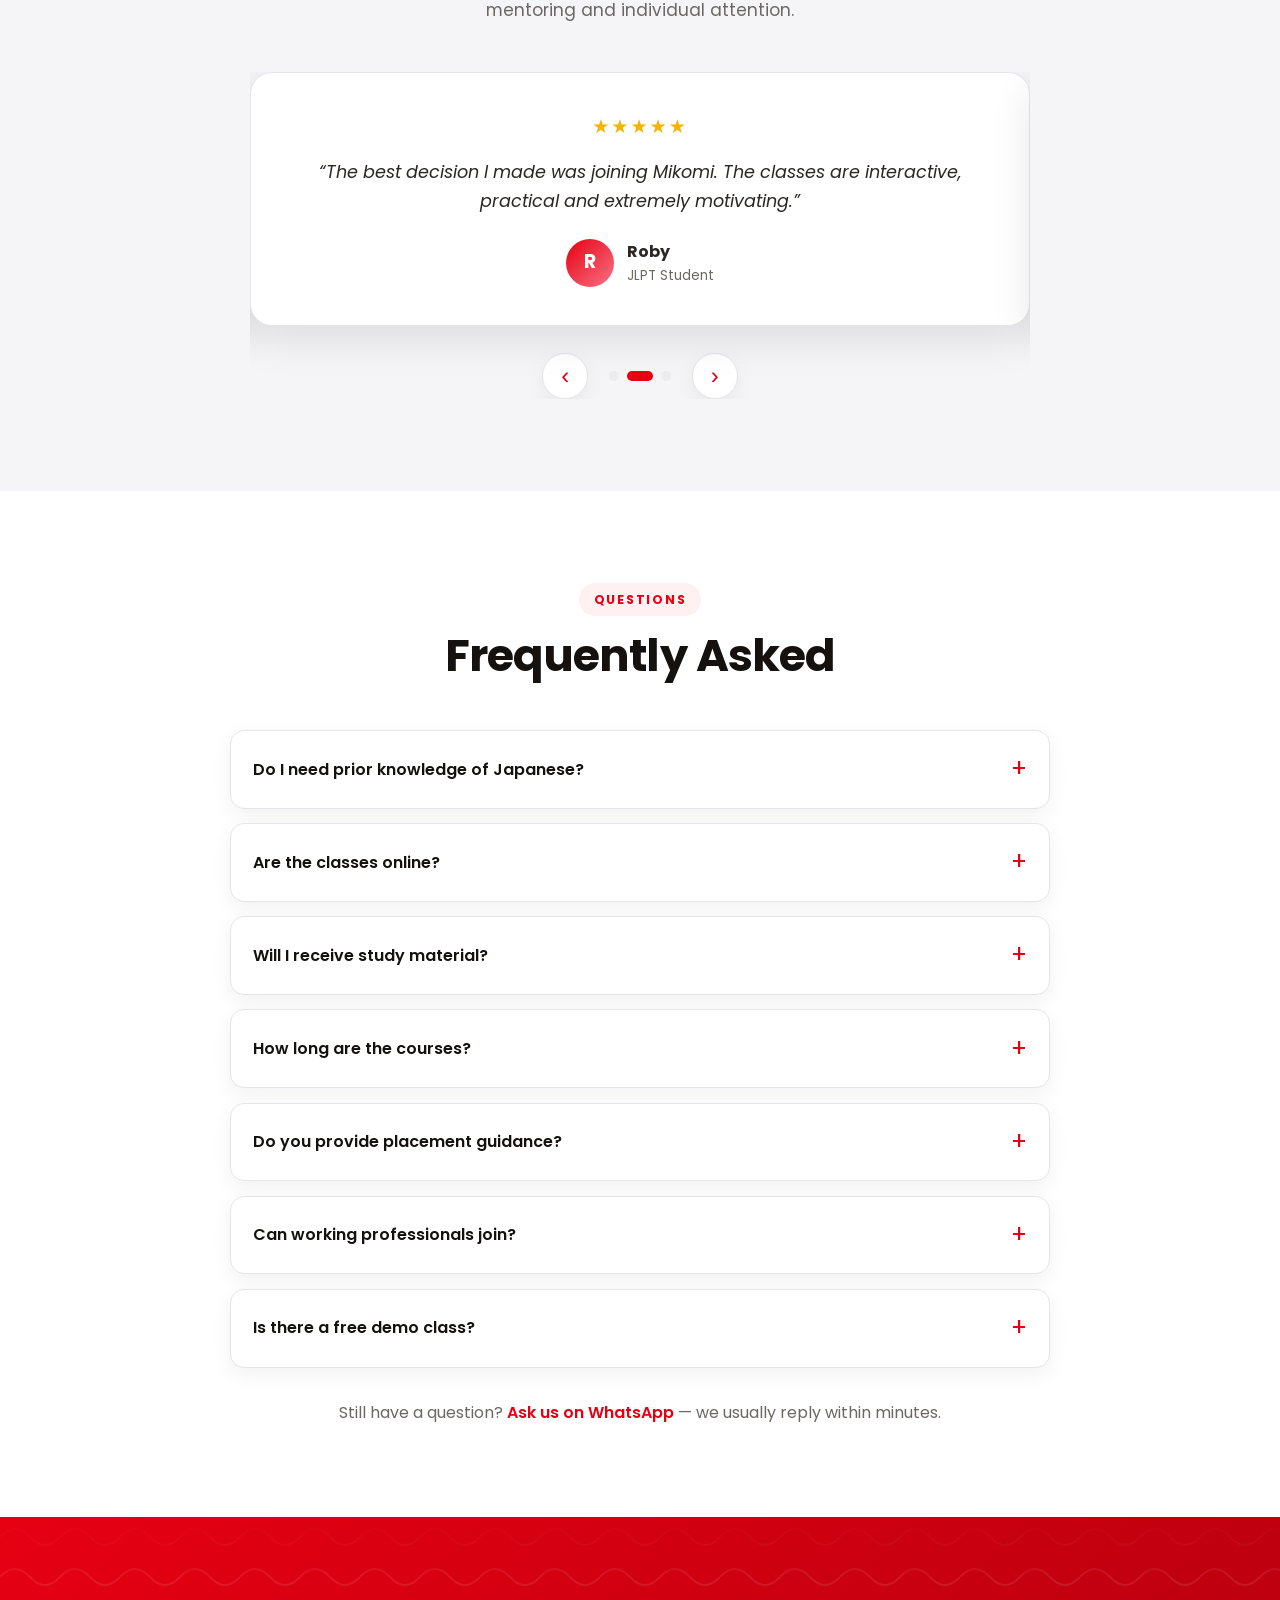
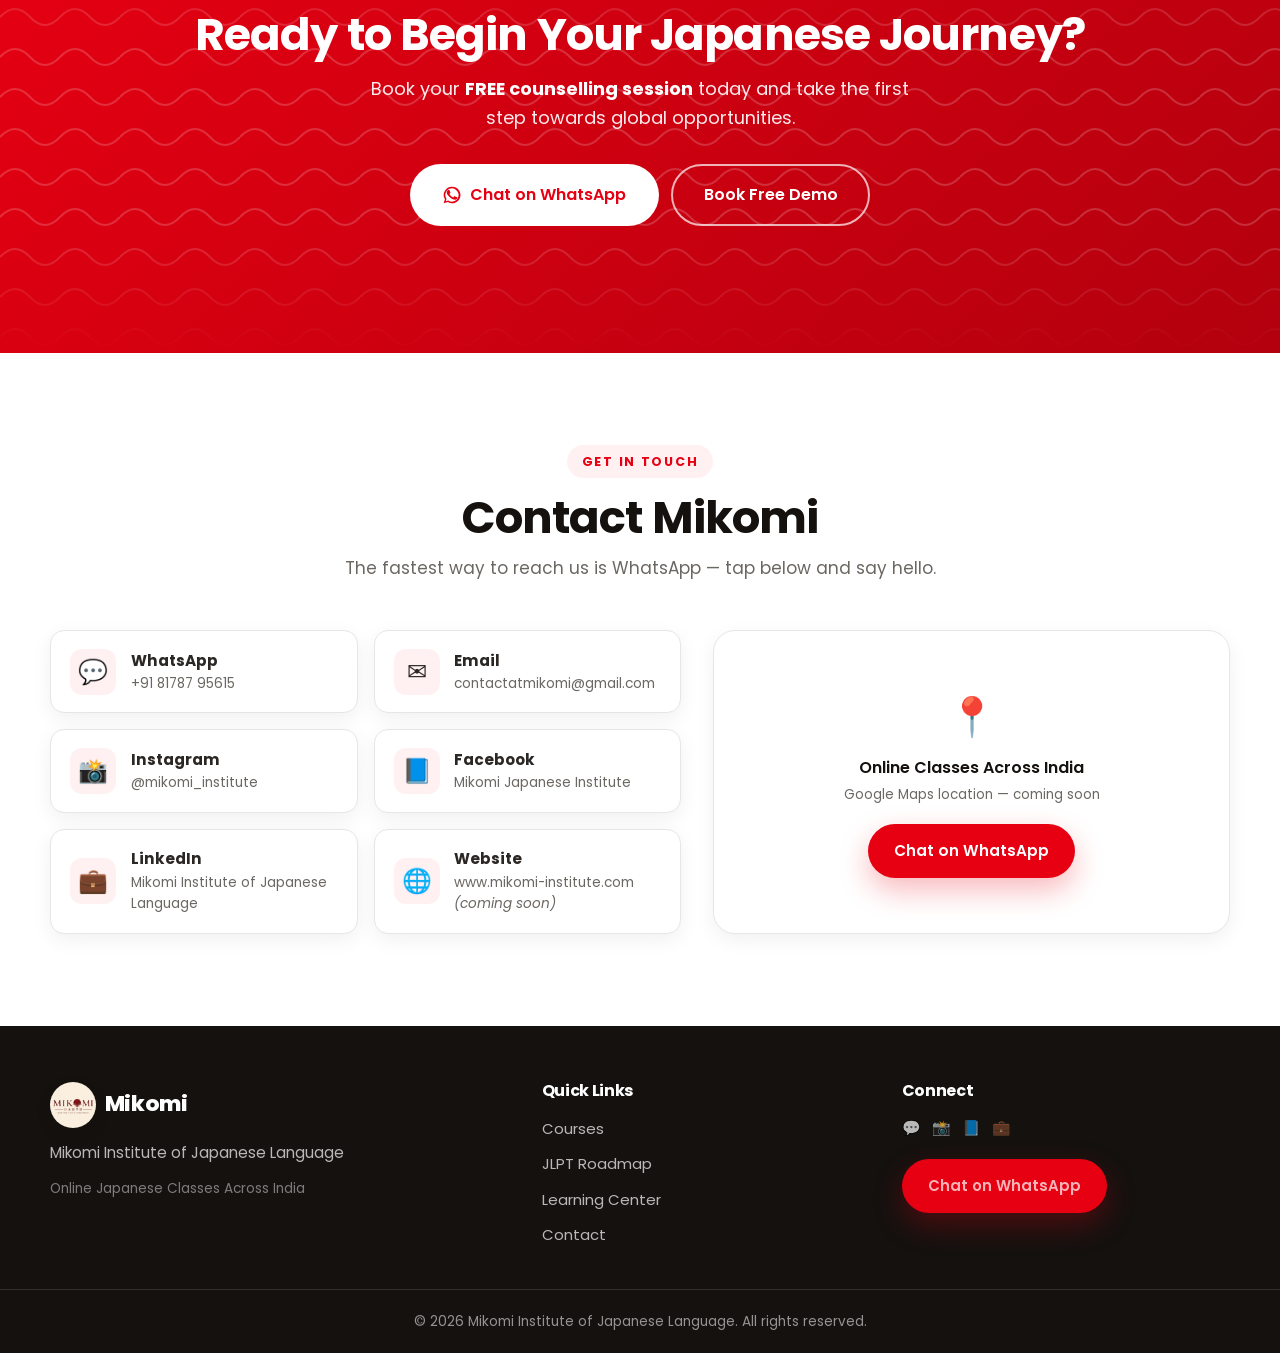
==== commit b65b9582: "Rename to Mikomi Institute of Japanese Language; add founder photo Replace "Mikomi Japanese Language" ====
--- a/index.html
+++ b/index.html
@@ -6,17 +6,17 @@
   <meta name="theme-color" content="#E60012" />
 
   <!-- Primary Meta -->
-  <title>Mikomi Japanese Language Institute | Online JLPT N5 N4 N3 N2 Classes</title>
+  <title>Mikomi Institute of Japanese Language | Online JLPT N5 N4 N3 N2 Classes</title>
   <meta name="description" content="Learn Japanese online with Astha Sensei. Join live online JLPT N5, N4, N3 & N2 classes with expert guidance, free demo classes, career counselling and placement support." />
   <meta name="keywords" content="Japanese language classes, JLPT N5, JLPT N4, JLPT N3, JLPT N2, online Japanese classes India, learn Japanese, Astha Sensei, Mikomi Japanese Institute" />
-  <meta name="author" content="Mikomi Japanese Language Institute" />
+  <meta name="author" content="Mikomi Institute of Japanese Language" />
   <meta name="robots" content="index, follow" />
   <link rel="canonical" href="https://mikomiinstitute.online/" />
 
   <!-- Open Graph -->
   <meta property="og:type" content="website" />
-  <meta property="og:site_name" content="Mikomi Japanese Language Institute" />
-  <meta property="og:title" content="Mikomi Japanese Language Institute | Online JLPT N5 N4 N3 N2 Classes" />
+  <meta property="og:site_name" content="Mikomi Institute of Japanese Language" />
+  <meta property="og:title" content="Mikomi Institute of Japanese Language | Online JLPT N5 N4 N3 N2 Classes" />
   <meta property="og:description" content="Learn Japanese online with Astha Sensei. Live JLPT N5–N2 classes, free demo, career counselling and placement support." />
   <meta property="og:url" content="https://mikomiinstitute.online/" />
   <meta property="og:image" content="https://mikomiinstitute.online/assets/og-image.svg" />
@@ -24,7 +24,7 @@
 
   <!-- Twitter Cards -->
   <meta name="twitter:card" content="summary_large_image" />
-  <meta name="twitter:title" content="Mikomi Japanese Language Institute | Online JLPT Classes" />
+  <meta name="twitter:title" content="Mikomi Institute of Japanese Language | Online JLPT Classes" />
   <meta name="twitter:description" content="Live online JLPT N5–N2 classes with Astha Sensei. Free demo & career guidance." />
   <meta name="twitter:image" content="https://mikomiinstitute.online/assets/og-image.svg" />
 
@@ -47,7 +47,7 @@
   {
     "@context": "https://schema.org",
     "@type": "EducationalOrganization",
-    "name": "Mikomi Japanese Language Institute",
+    "name": "Mikomi Institute of Japanese Language",
     "alternateName": "Mikomi",
     "url": "https://mikomiinstitute.online/",
     "logo": "https://mikomiinstitute.online/favicon/favicon.svg",
@@ -94,7 +94,7 @@
   <!-- ============ LOADER ============ -->
   <div id="loader" class="loader" aria-hidden="true">
     <div class="loader-logo">
-      <img src="images/mikomi-logo.jpg" alt="Mikomi Japanese Language Institute" width="120" height="120" />
+      <img src="images/mikomi-logo.jpg" alt="Mikomi Institute of Japanese Language" width="120" height="120" />
     </div>
     <p class="loader-text">Where Your Japanese Journey Begins</p>
   </div>
@@ -105,8 +105,8 @@
   <!-- ============ HEADER ============ -->
   <header class="header" id="header">
     <nav class="nav container" aria-label="Primary navigation">
-      <a href="#home" class="logo" aria-label="Mikomi Japanese Language Institute — home">
-        <img src="images/mikomi-logo.jpg" alt="Mikomi Japanese Language Institute logo" class="logo-img" width="46" height="46" />
+      <a href="#home" class="logo" aria-label="Mikomi Institute of Japanese Language — home">
+        <img src="images/mikomi-logo.jpg" alt="Mikomi Institute of Japanese Language logo" class="logo-img" width="46" height="46" />
         <span class="logo-text">Mikomi</span>
       </a>
 
@@ -247,8 +247,8 @@
         </div>
 
         <aside class="founder-card glass reveal" aria-label="About the founder">
-          <div class="founder-avatar" aria-hidden="true">
-            <span>A</span>
+          <div class="founder-avatar">
+            <img src="images/founder_portrait_640x800.jpg" alt="Astha Pokhriyal, Founder &amp; Lead Instructor at Mikomi Institute of Japanese Language" width="108" height="108" />
           </div>
           <h3>Astha Pokhriyal</h3>
           <p class="founder-role">Founder &amp; Lead Instructor</p>
@@ -484,7 +484,7 @@
             <a href="mailto:contactatmikomi@gmail.com" class="contact-card reveal"><span class="c-icon">✉️</span><div><strong>Email</strong><p>contactatmikomi@gmail.com</p></div></a>
             <a href="https://www.instagram.com/mikomi_institute/" target="_blank" rel="noopener" class="contact-card reveal"><span class="c-icon">📸</span><div><strong>Instagram</strong><p>@mikomi_institute</p></div></a>
             <a href="https://www.facebook.com/MikomiJapaneseInstitute/" target="_blank" rel="noopener" class="contact-card reveal"><span class="c-icon">📘</span><div><strong>Facebook</strong><p>Mikomi Japanese Institute</p></div></a>
-            <a href="https://www.linkedin.com/in/mikomi-japanese-language-institute-7945b630b/" target="_blank" rel="noopener" class="contact-card reveal"><span class="c-icon">💼</span><div><strong>LinkedIn</strong><p>Mikomi Japanese Language Institute</p></div></a>
+            <a href="https://www.linkedin.com/in/mikomi-japanese-language-institute-7945b630b/" target="_blank" rel="noopener" class="contact-card reveal"><span class="c-icon">💼</span><div><strong>LinkedIn</strong><p>Mikomi Institute of Japanese Language</p></div></a>
             <div class="contact-card reveal"><span class="c-icon">🌐</span><div><strong>Website</strong><p>www.mikomi-institute.com <em>(coming soon)</em></p></div></div>
           </div>
           <div class="contact-map glass reveal" aria-label="Location map placeholder">
@@ -504,8 +504,8 @@
   <footer class="footer">
     <div class="container footer-grid">
       <div class="footer-brand">
-        <a href="#home" class="logo logo-light"><img src="images/mikomi-logo.jpg" alt="Mikomi Japanese Language Institute logo" class="logo-img" width="46" height="46" /><span class="logo-text">Mikomi</span></a>
-        <p>Mikomi Japanese Language Institute</p>
+        <a href="#home" class="logo logo-light"><img src="images/mikomi-logo.jpg" alt="Mikomi Institute of Japanese Language logo" class="logo-img" width="46" height="46" /><span class="logo-text">Mikomi</span></a>
+        <p>Mikomi Institute of Japanese Language</p>
         <p class="footer-muted">Online Japanese Classes Across India</p>
       </div>
       <div class="footer-links">
@@ -530,7 +530,7 @@
     </div>
     <div class="footer-bottom">
       <div class="container">
-        <p>© <span id="year"></span> Mikomi Japanese Language Institute. All rights reserved.</p>
+        <p>© <span id="year"></span> Mikomi Institute of Japanese Language. All rights reserved.</p>
       </div>
     </div>
   </footer>
--- a/style.css
+++ b/style.css
@@ -1,5 +1,5 @@
 /* ============================================================
-   MIKOMI JAPANESE LANGUAGE INSTITUTE — style.css
+   MIKOMI INSTITUTE OF JAPANESE LANGUAGE — style.css
    ============================================================ */
 
 /* ---------- Design Tokens ---------- */
@@ -260,6 +260,11 @@
   width: 108px; height: 108px; margin: 0 auto 1.2rem; border-radius: 50%;
   background: linear-gradient(135deg, var(--red), var(--blossom)); color: #fff;
   display: grid; place-items: center; font-size: 3rem; font-weight: 800; box-shadow: var(--shadow-red);
+  overflow: hidden;
+}
+.founder-avatar img {
+  width: 100%; height: 100%; object-fit: cover; object-position: top center;
+  border-radius: 50%;
 }
 .founder-role { color: var(--red); font-weight: 600; margin-bottom: 1.1rem; }
 .founder-points { text-align: left; display: grid; gap: .6rem; max-width: 300px; margin: 0 auto 1.3rem; }
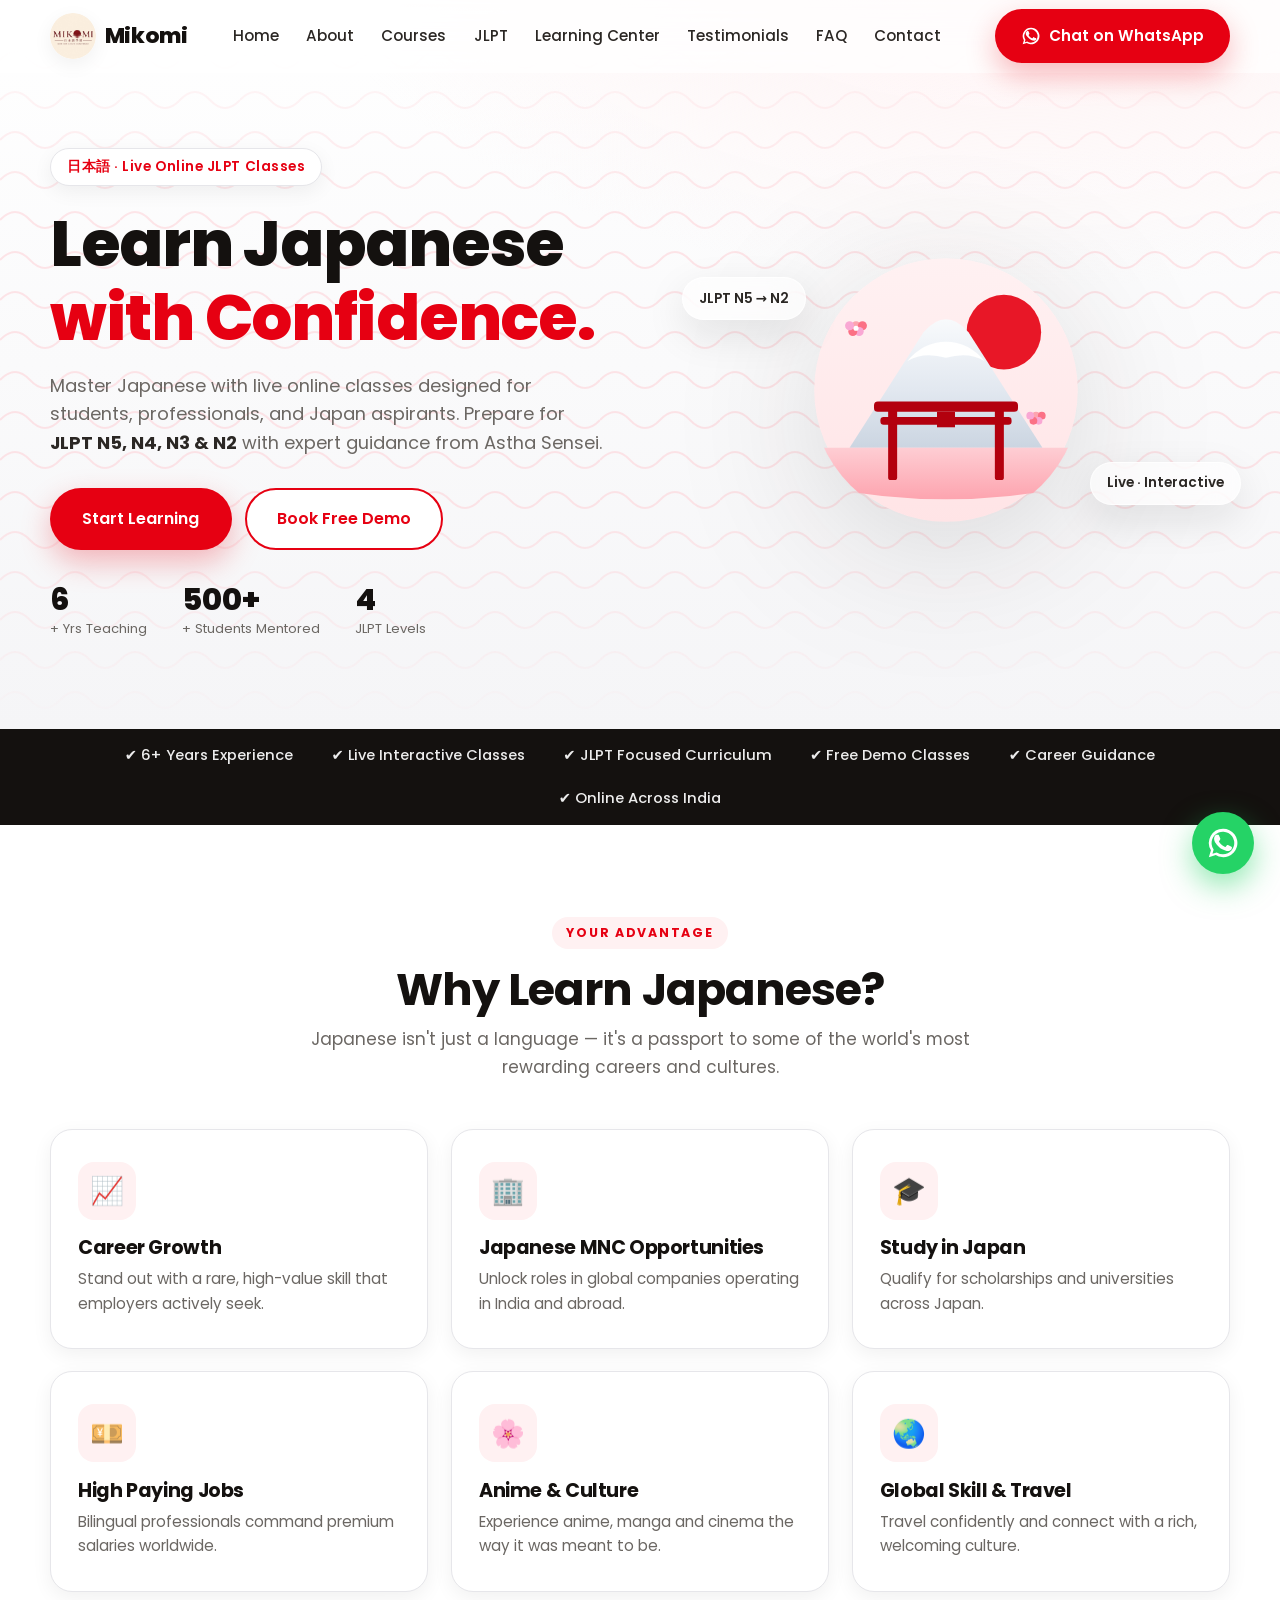
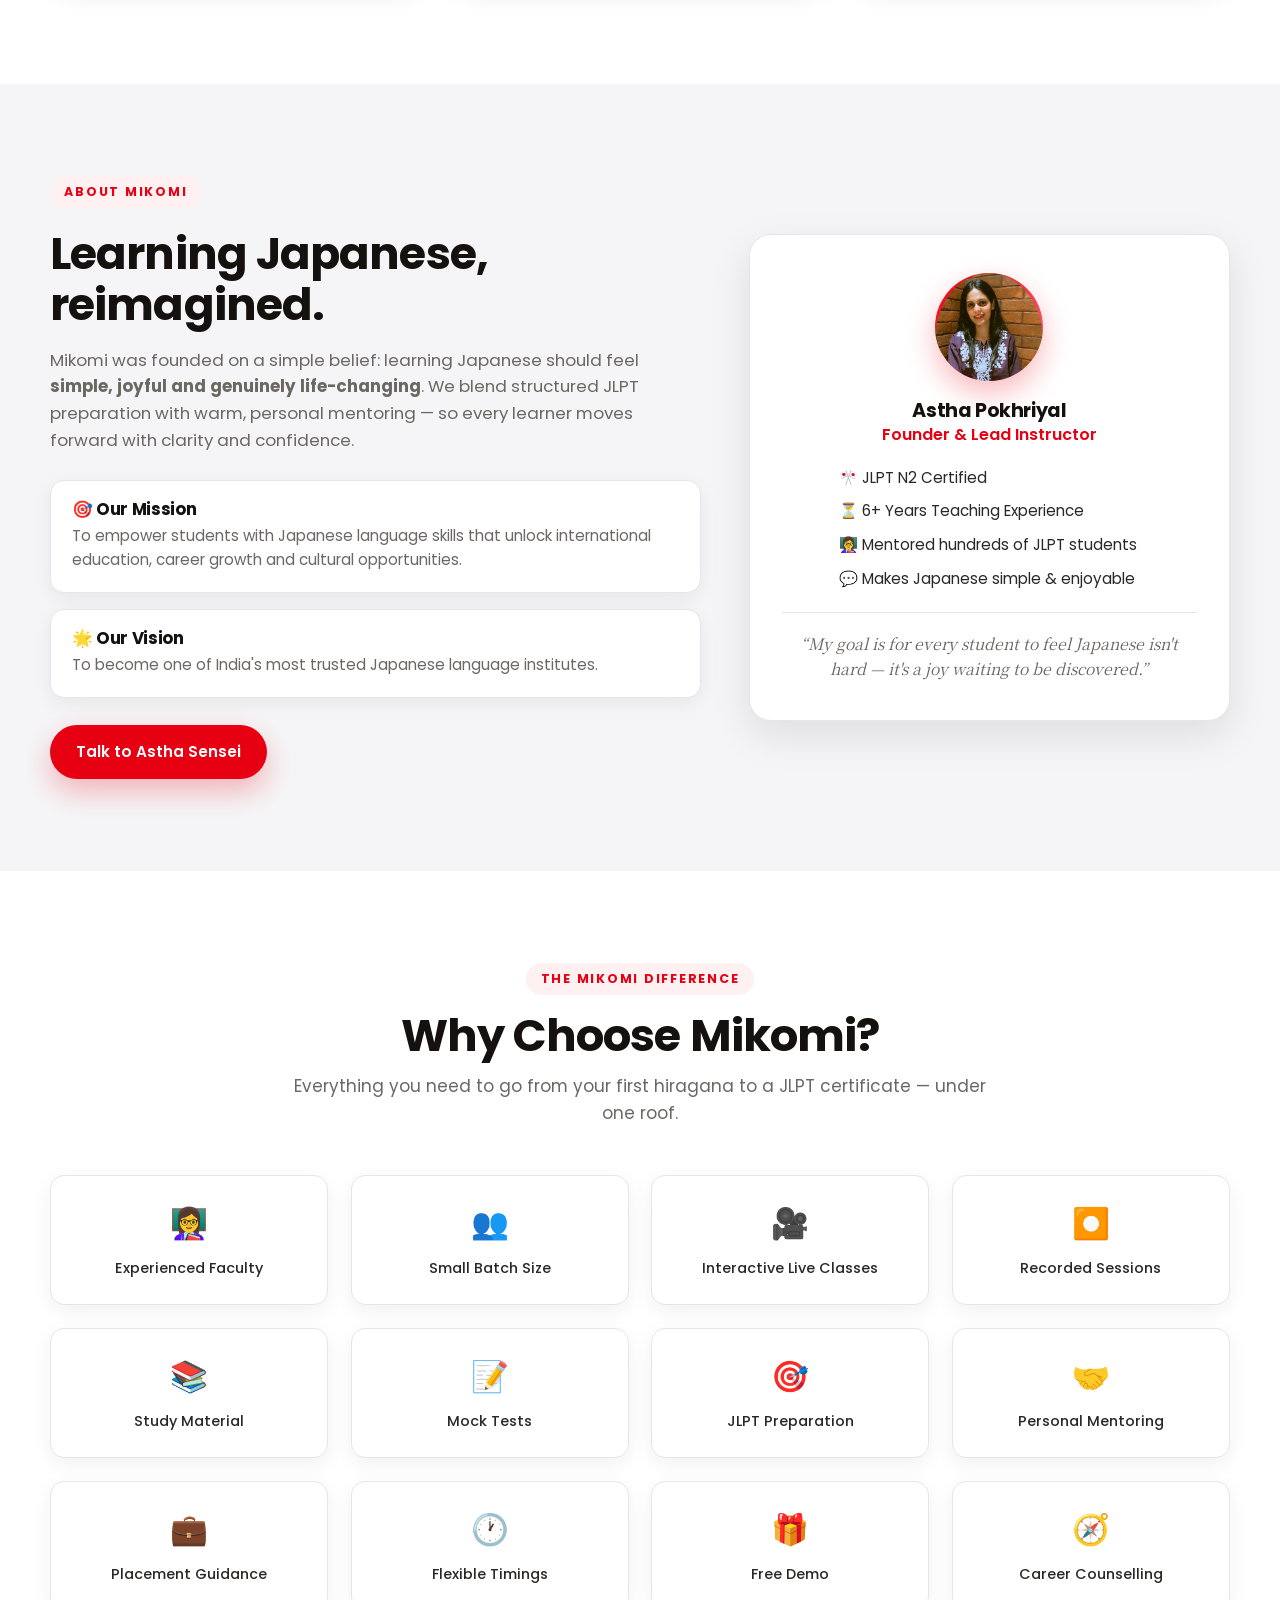
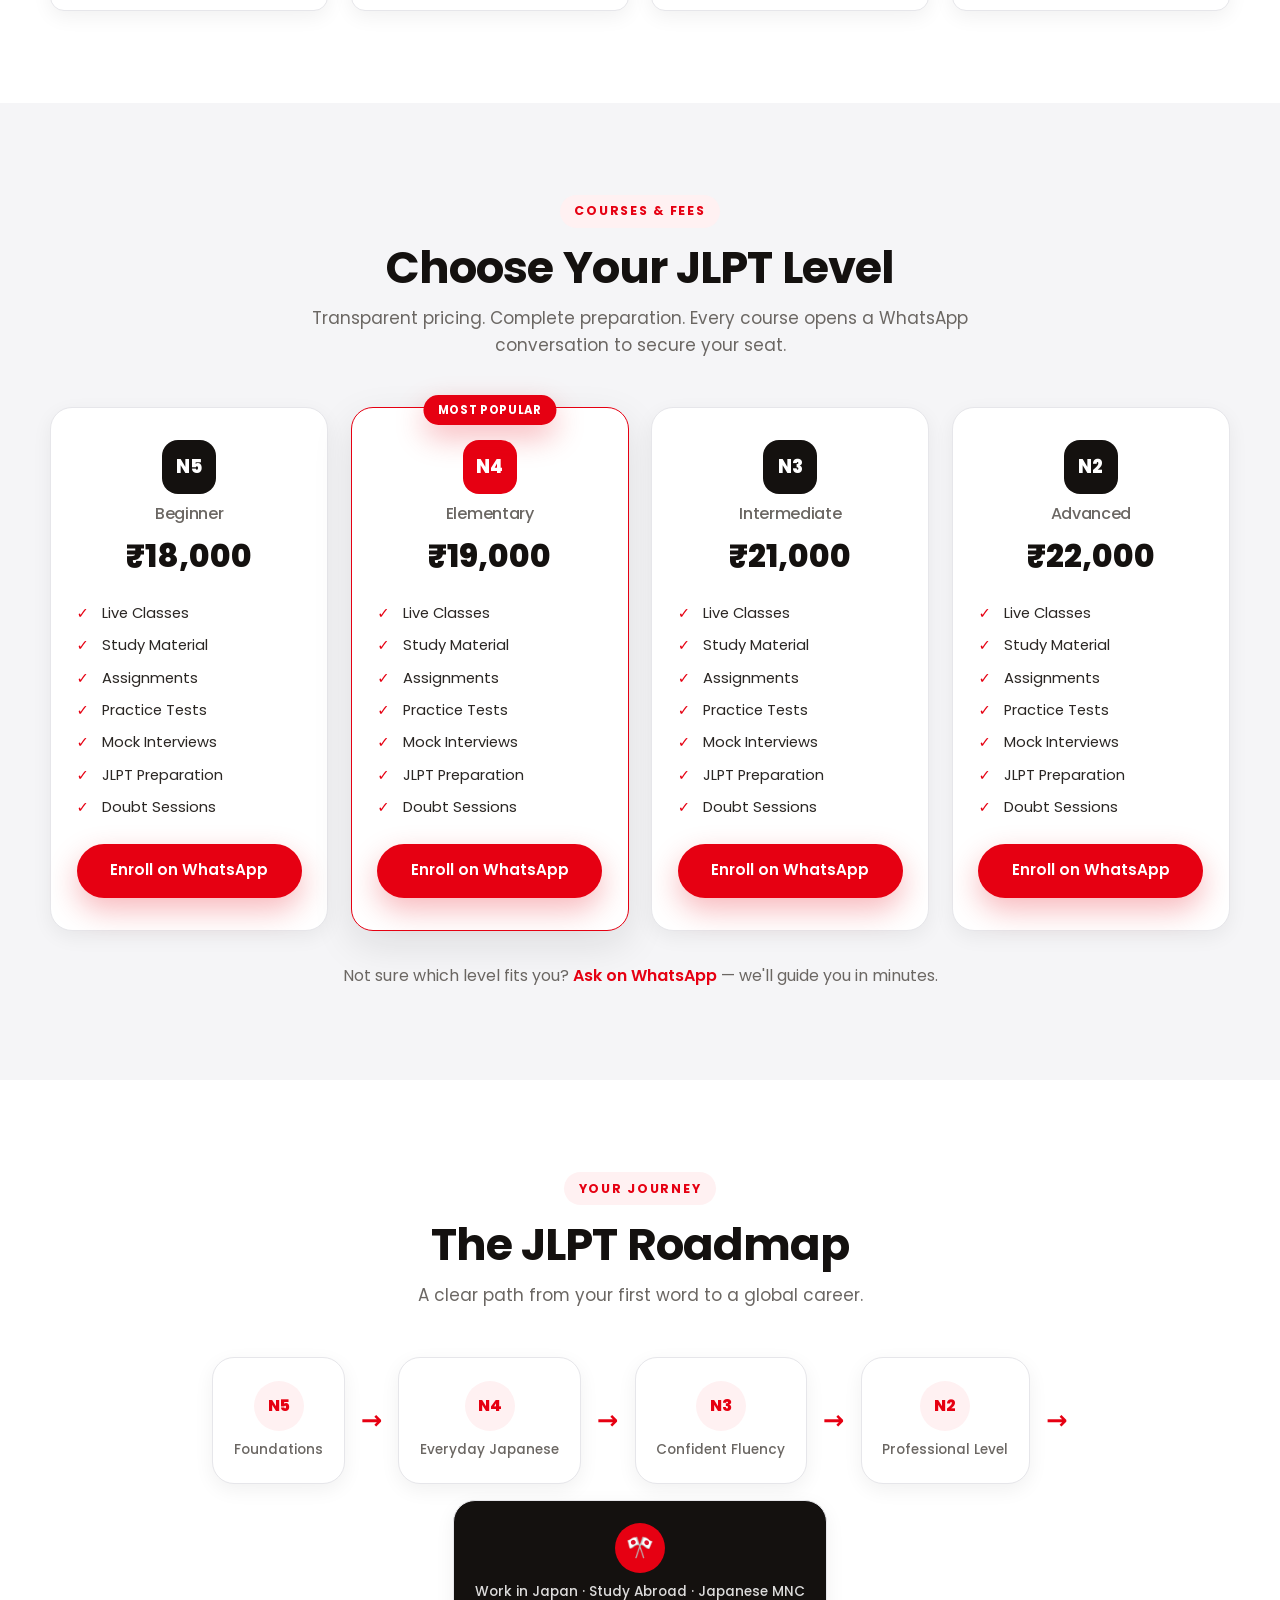
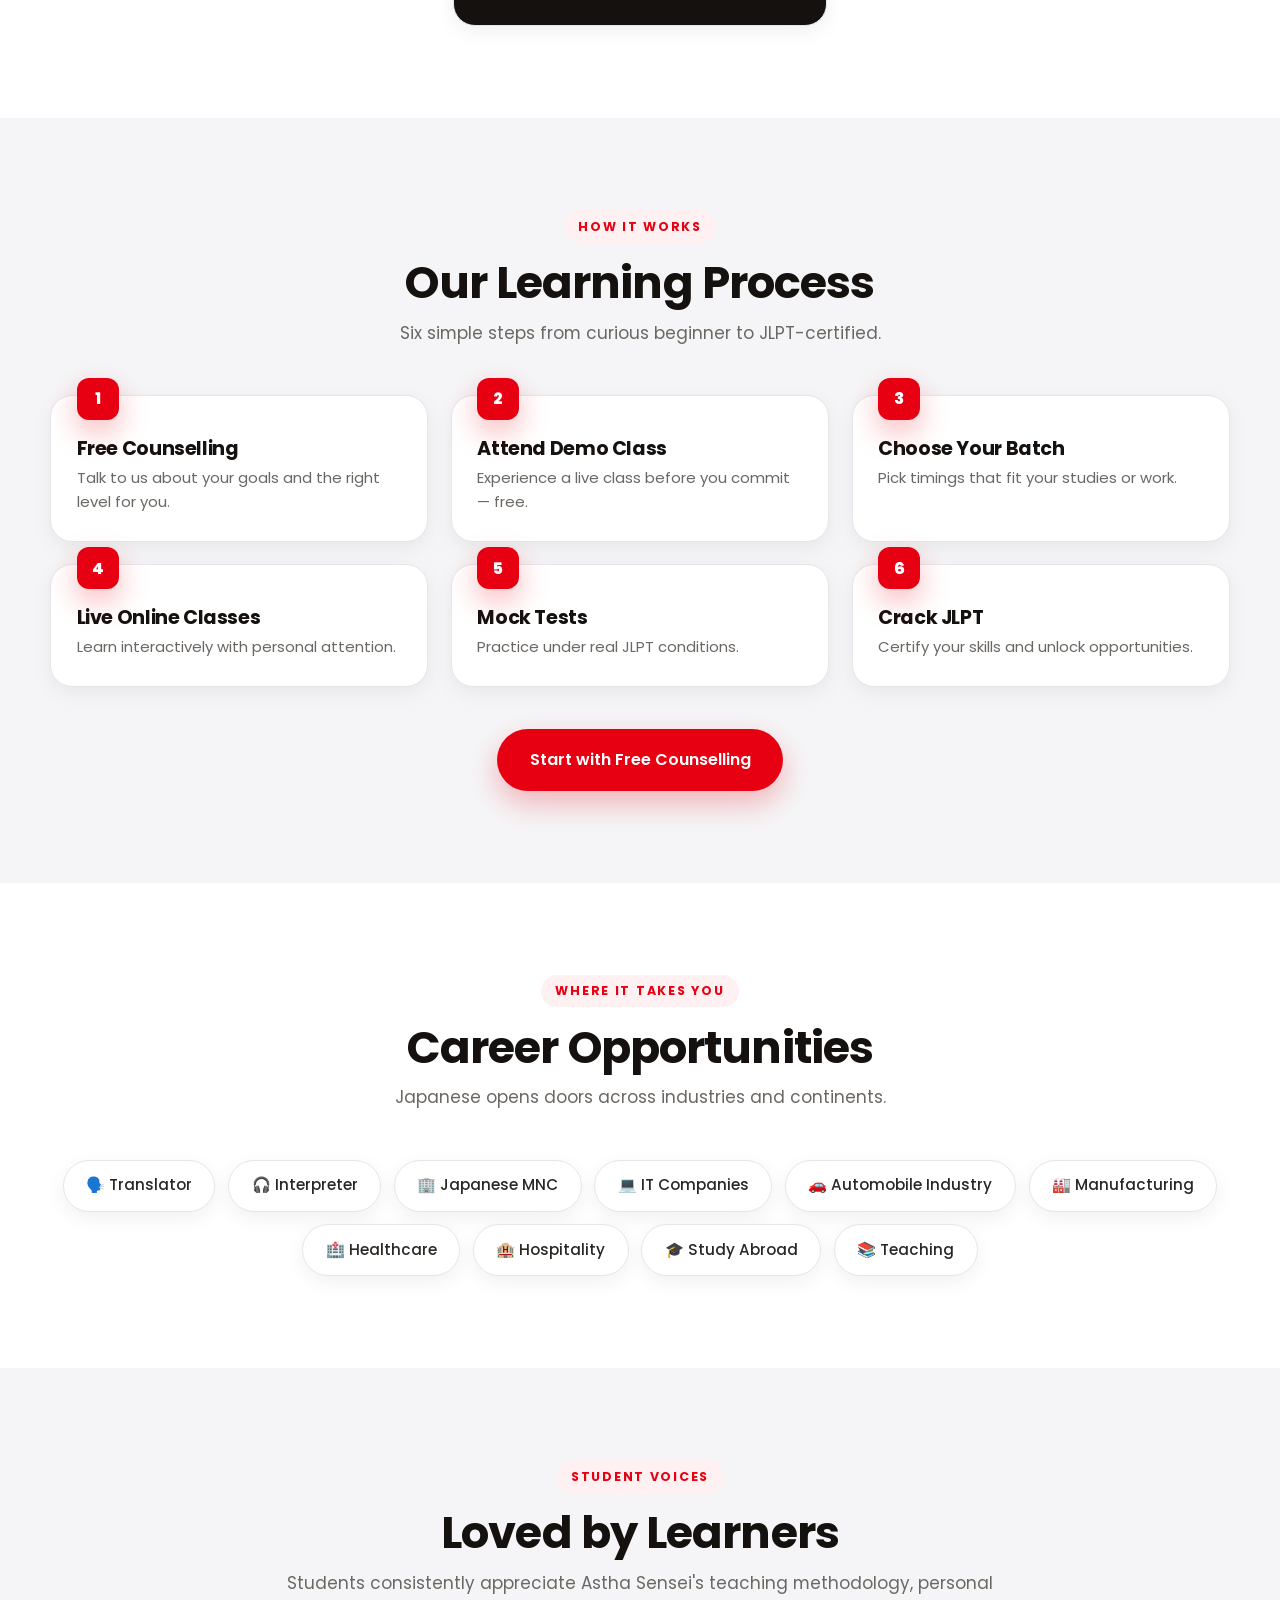
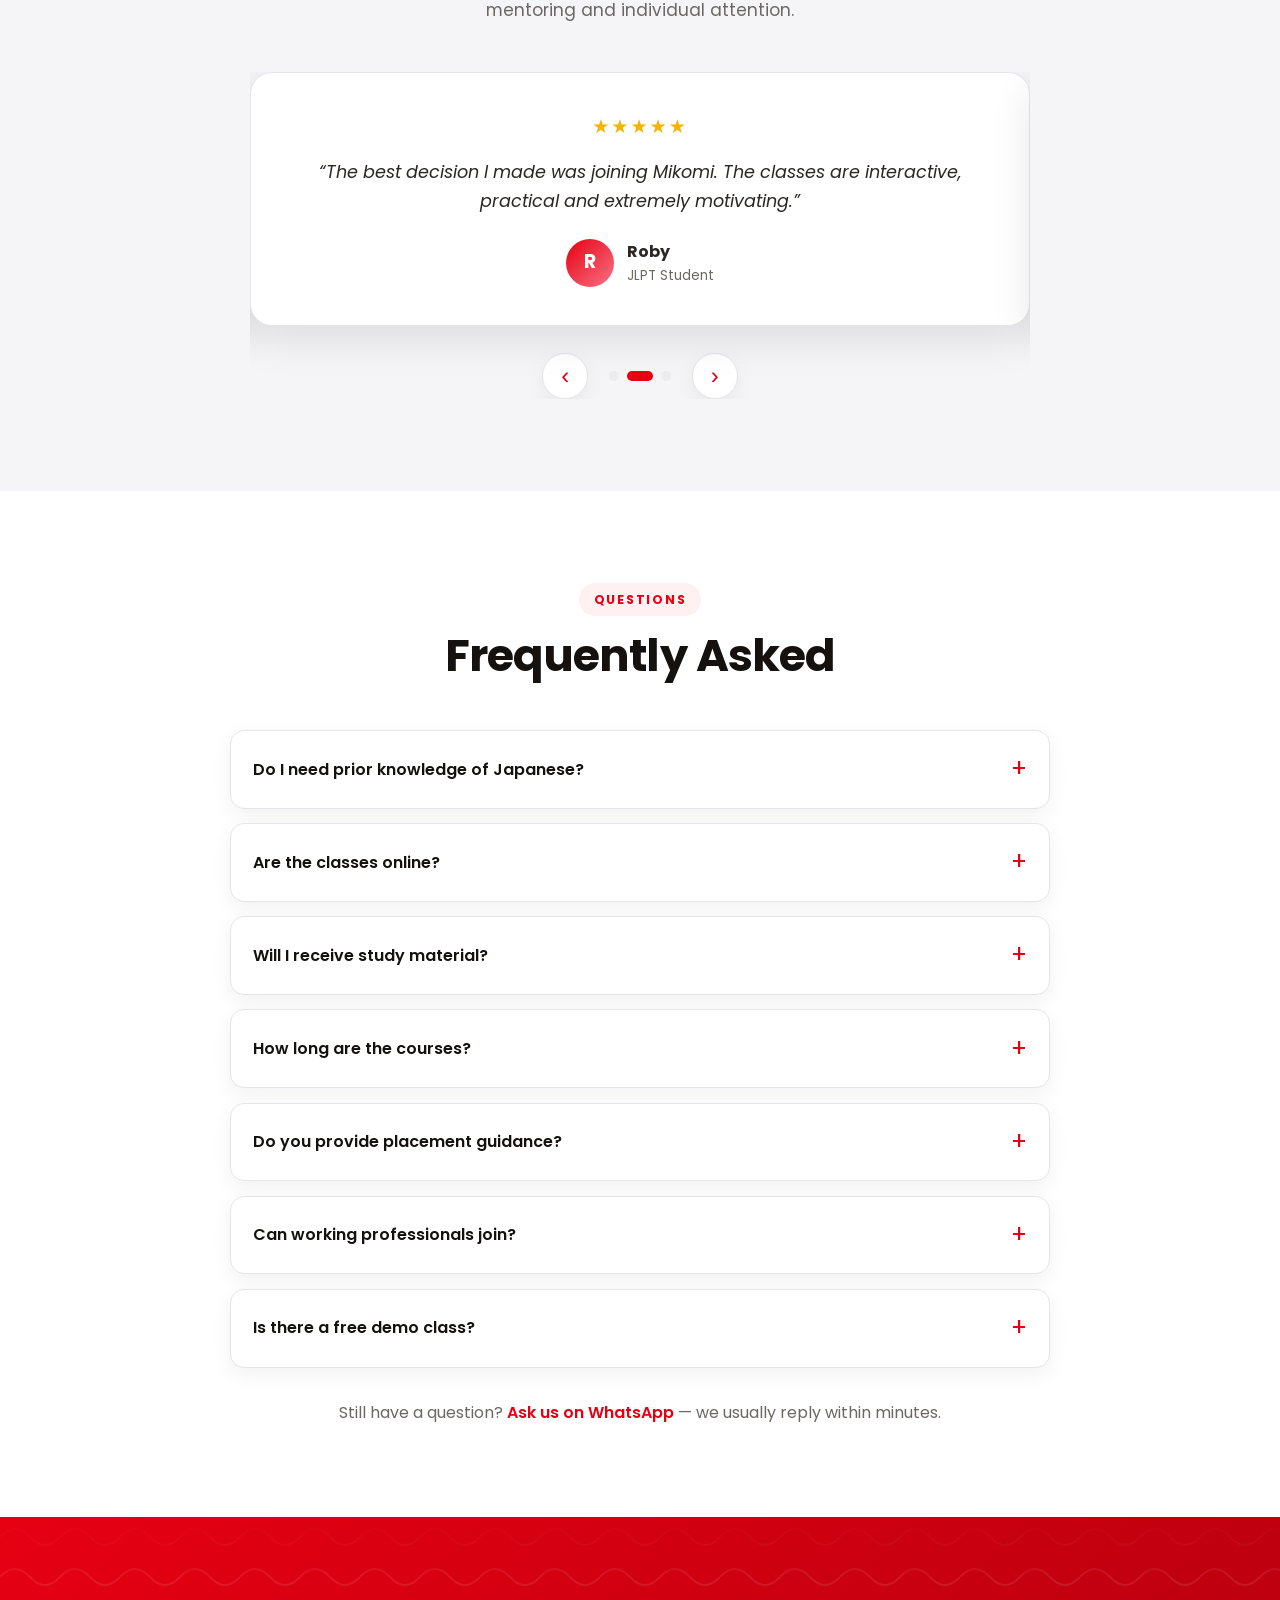
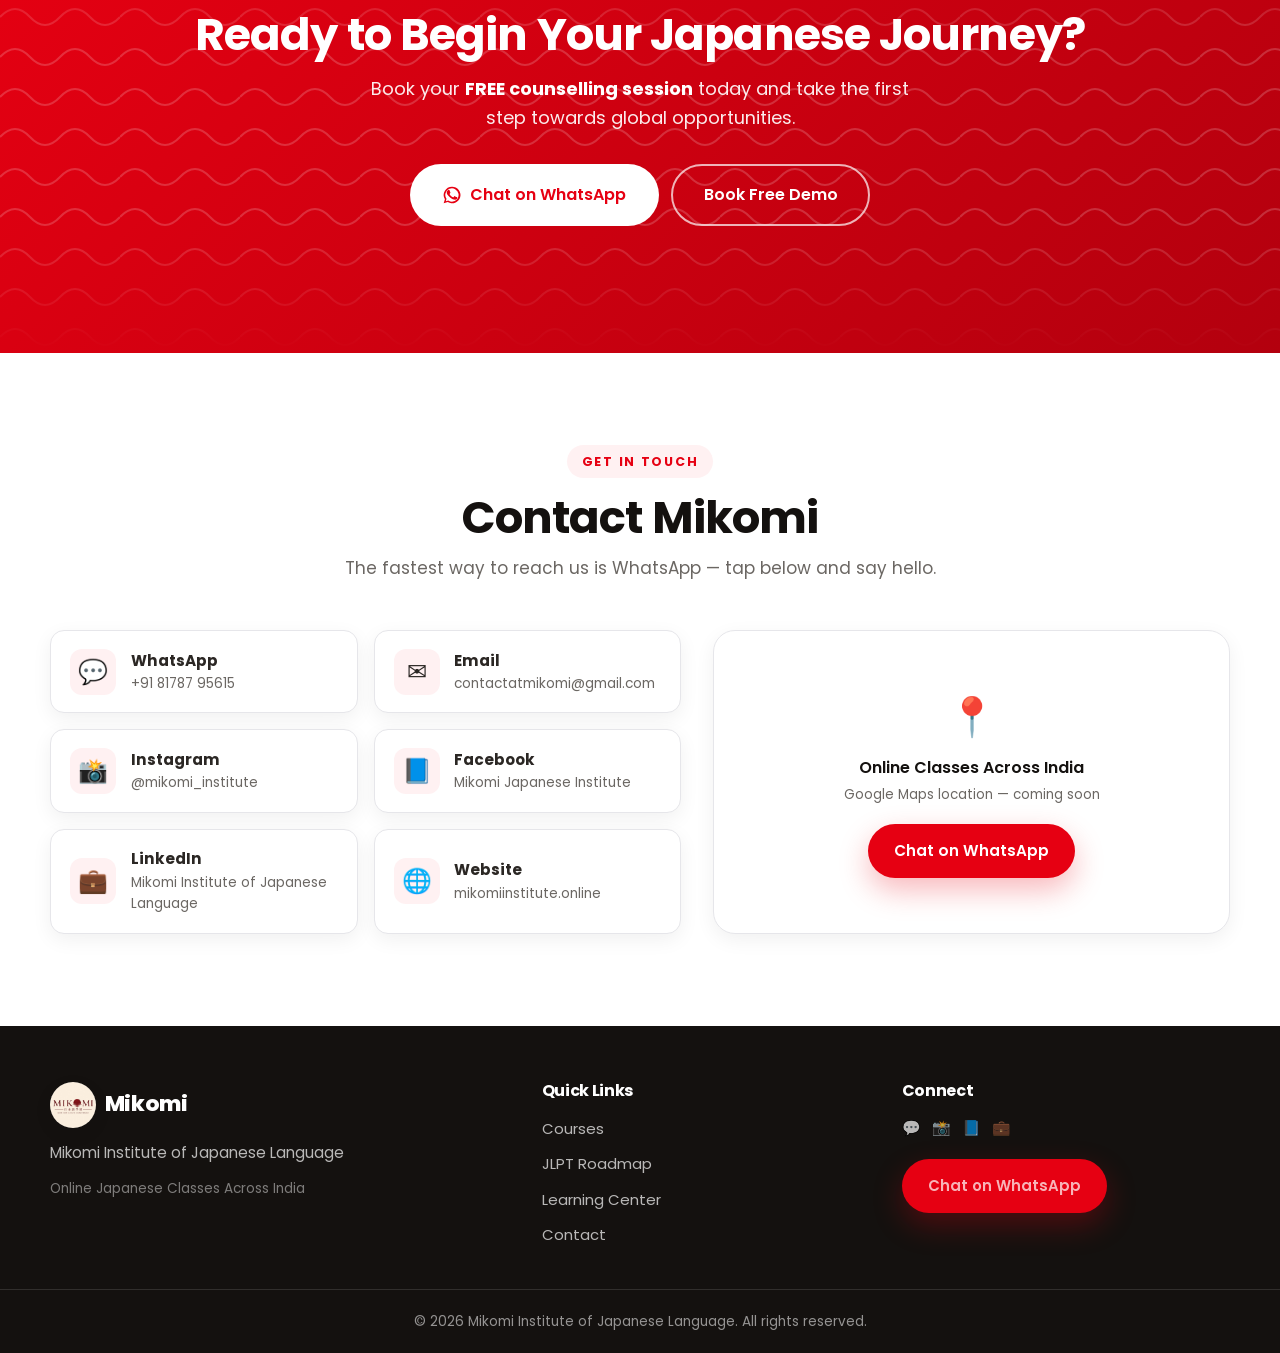
==== commit 3bcdcbad: "Fix live website link in contact section The site is already live at mikomiinstitute.online — replac" ====
--- a/index.html
+++ b/index.html
@@ -485,7 +485,7 @@
             <a href="https://www.instagram.com/mikomi_institute/" target="_blank" rel="noopener" class="contact-card reveal"><span class="c-icon">📸</span><div><strong>Instagram</strong><p>@mikomi_institute</p></div></a>
             <a href="https://www.facebook.com/MikomiJapaneseInstitute/" target="_blank" rel="noopener" class="contact-card reveal"><span class="c-icon">📘</span><div><strong>Facebook</strong><p>Mikomi Japanese Institute</p></div></a>
             <a href="https://www.linkedin.com/in/mikomi-japanese-language-institute-7945b630b/" target="_blank" rel="noopener" class="contact-card reveal"><span class="c-icon">💼</span><div><strong>LinkedIn</strong><p>Mikomi Institute of Japanese Language</p></div></a>
-            <div class="contact-card reveal"><span class="c-icon">🌐</span><div><strong>Website</strong><p>www.mikomi-institute.com <em>(coming soon)</em></p></div></div>
+            <a href="https://mikomiinstitute.online/" class="contact-card reveal"><span class="c-icon">🌐</span><div><strong>Website</strong><p>mikomiinstitute.online</p></div></a>
           </div>
           <div class="contact-map glass reveal" aria-label="Location map placeholder">
             <div class="map-placeholder">
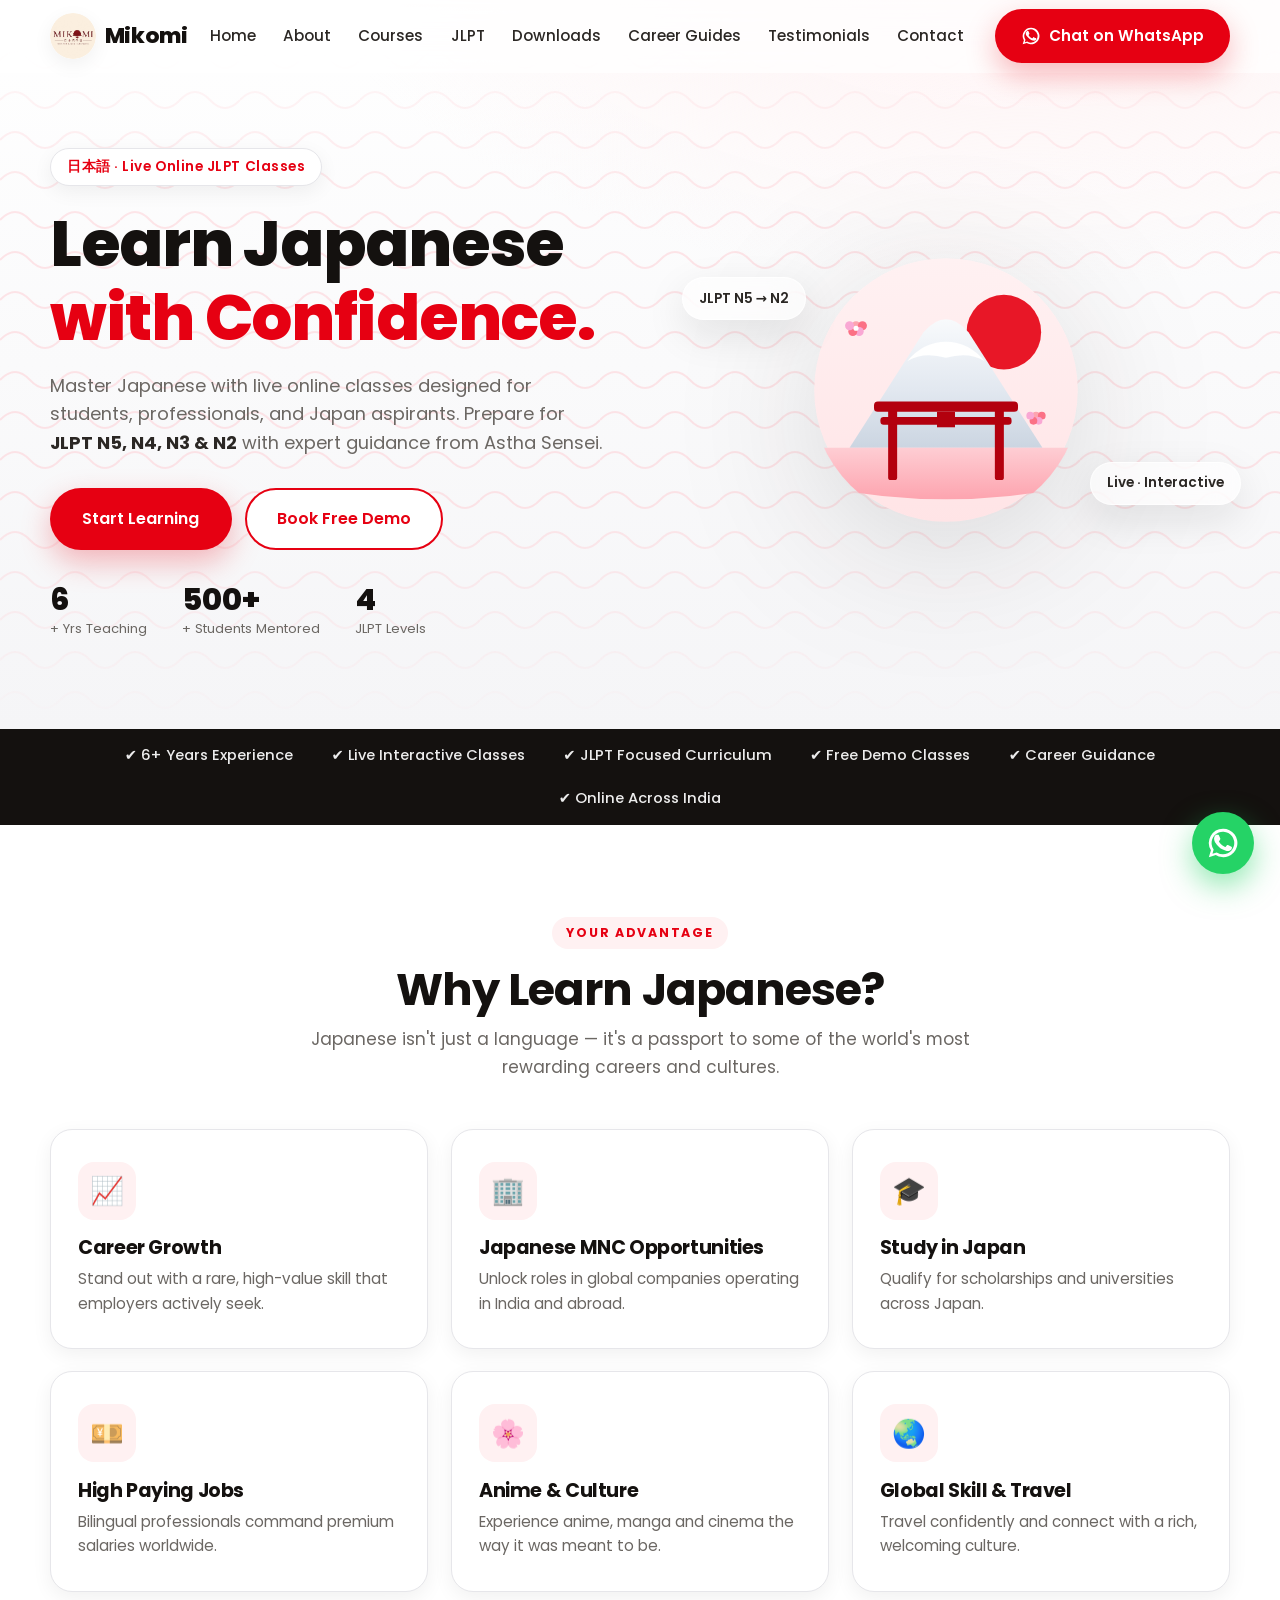
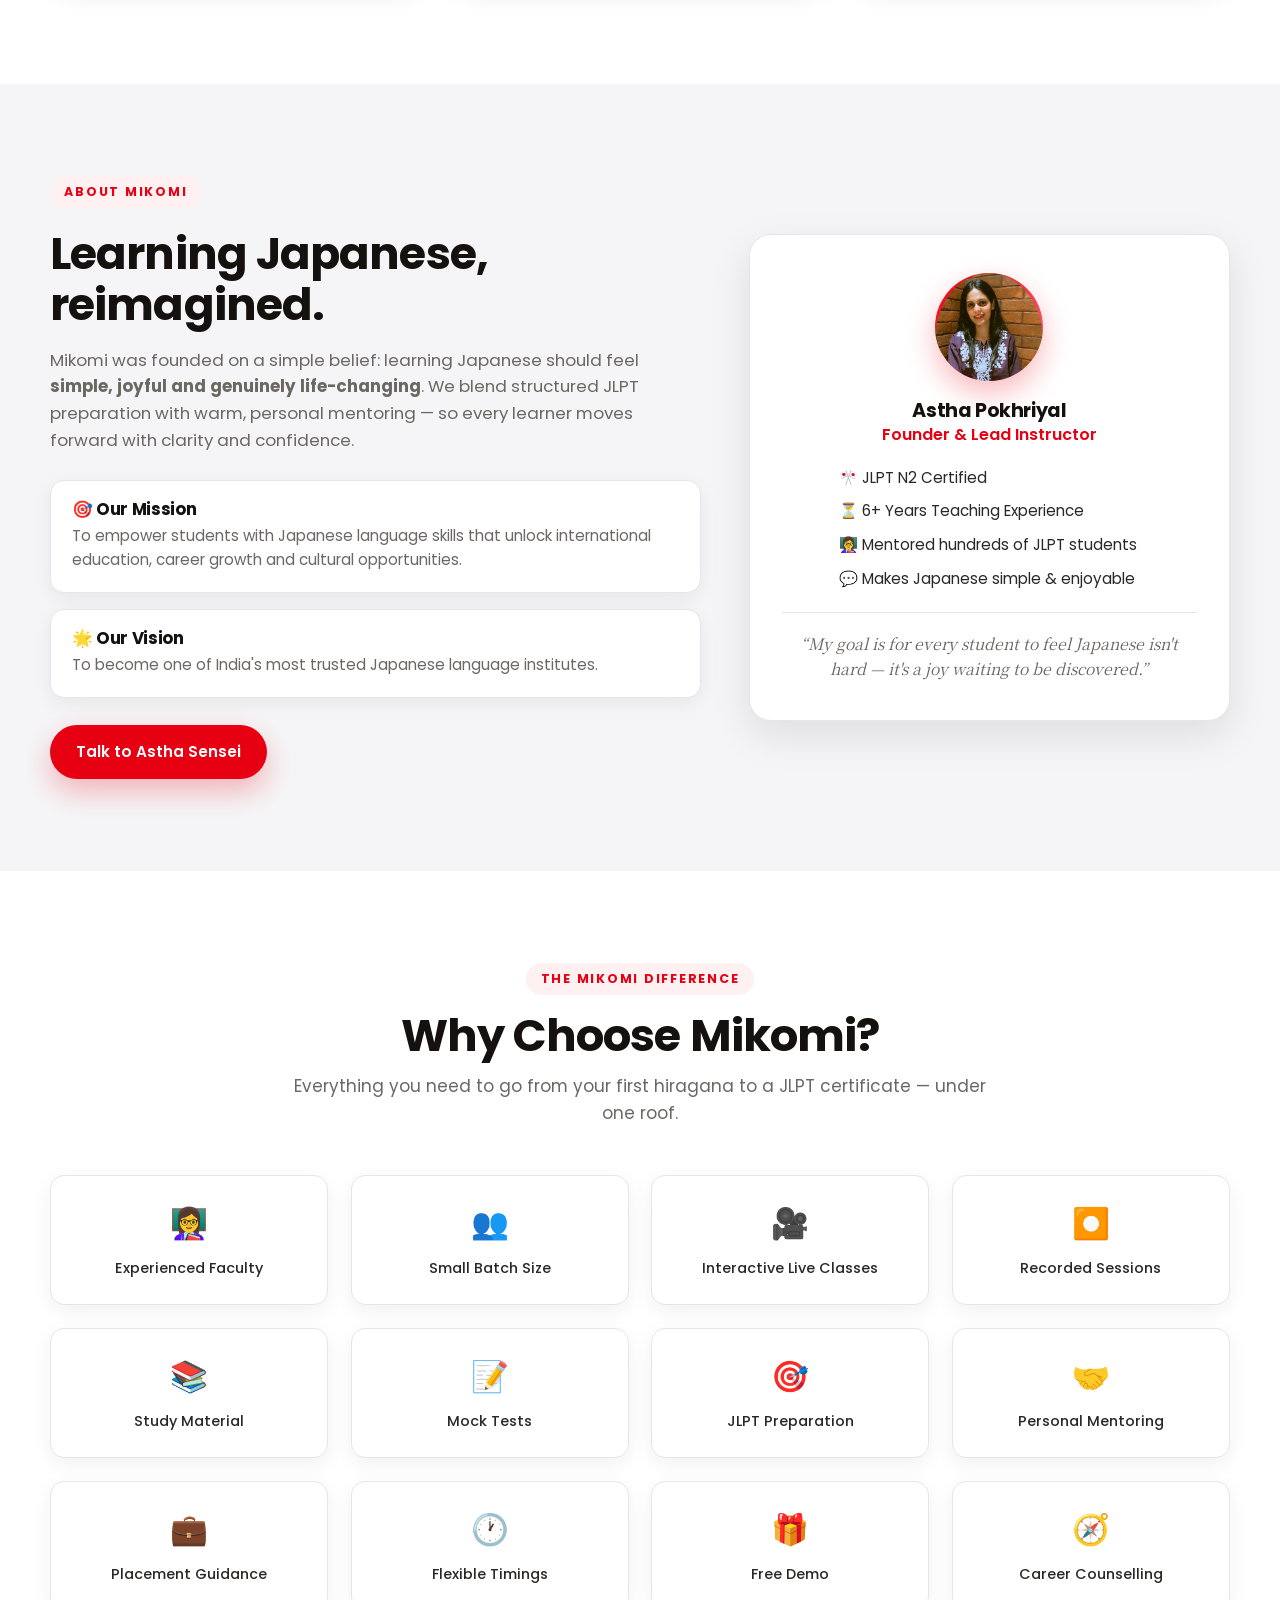
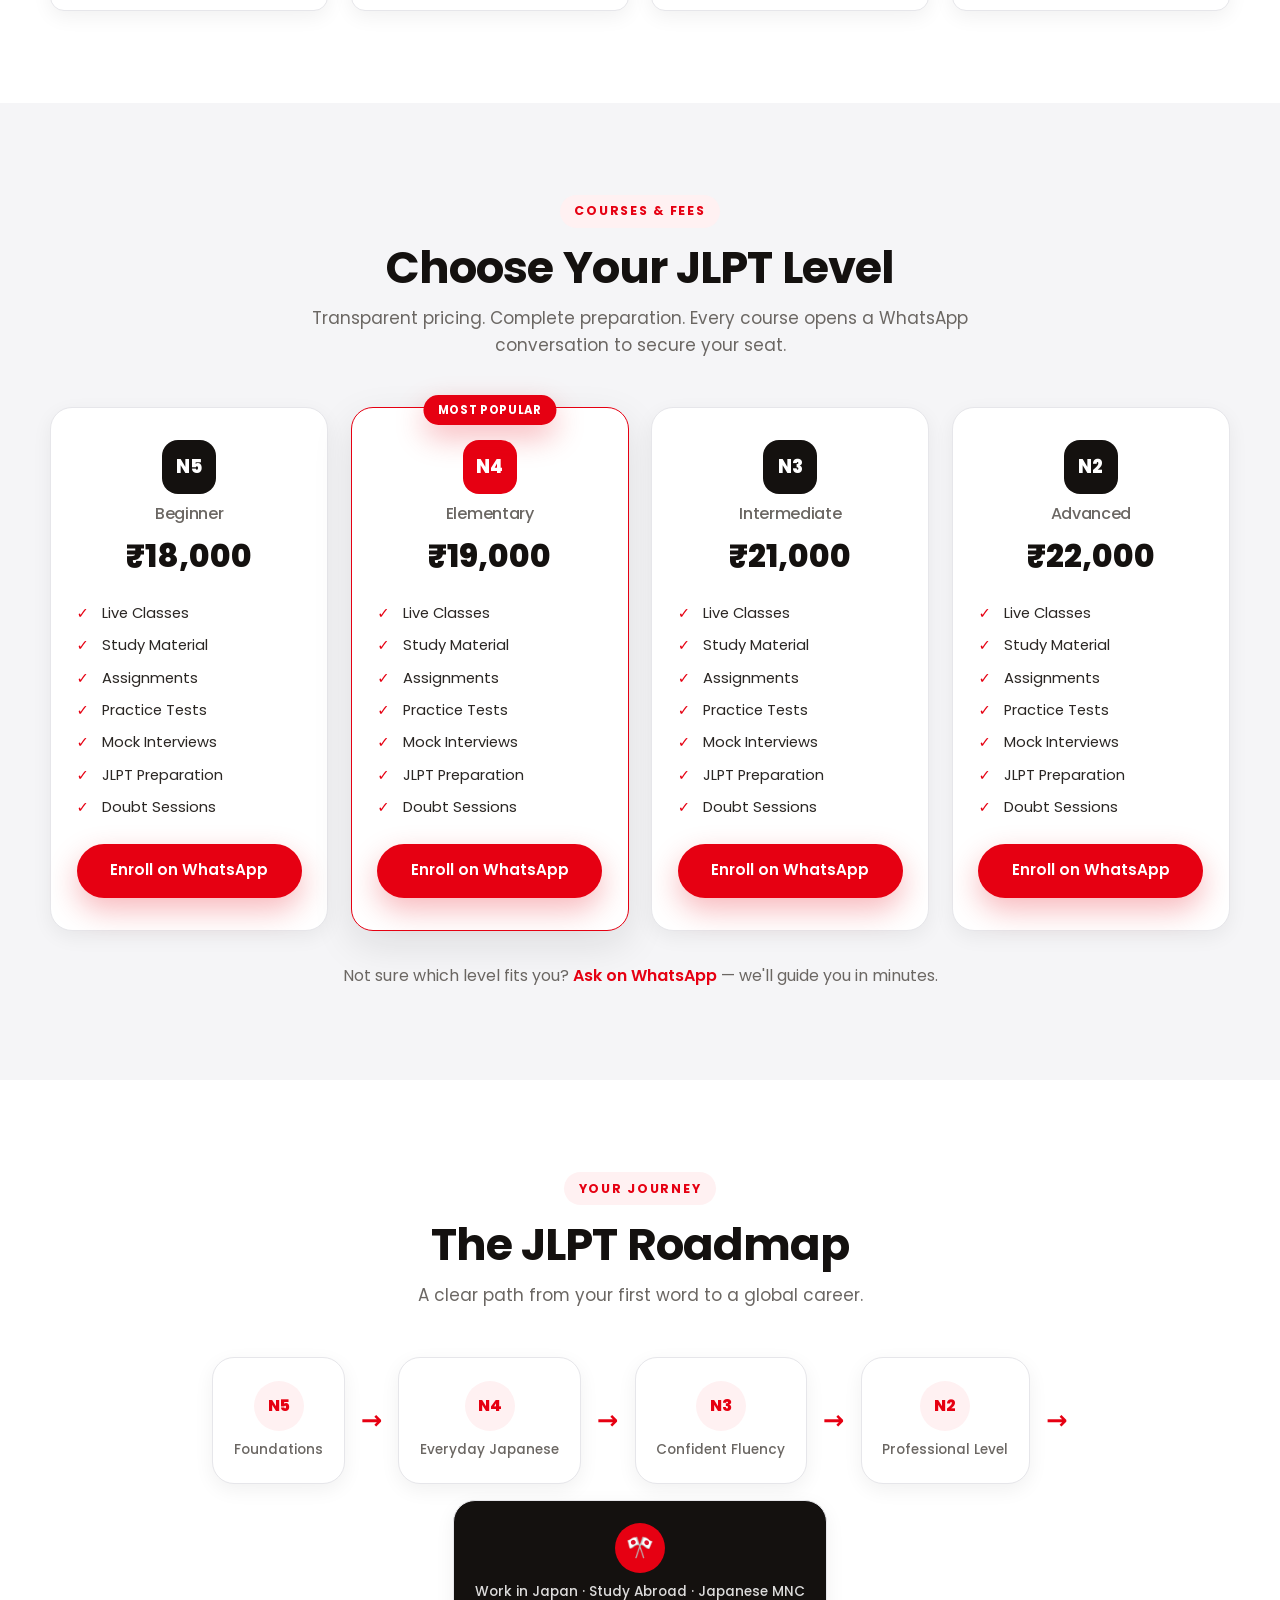
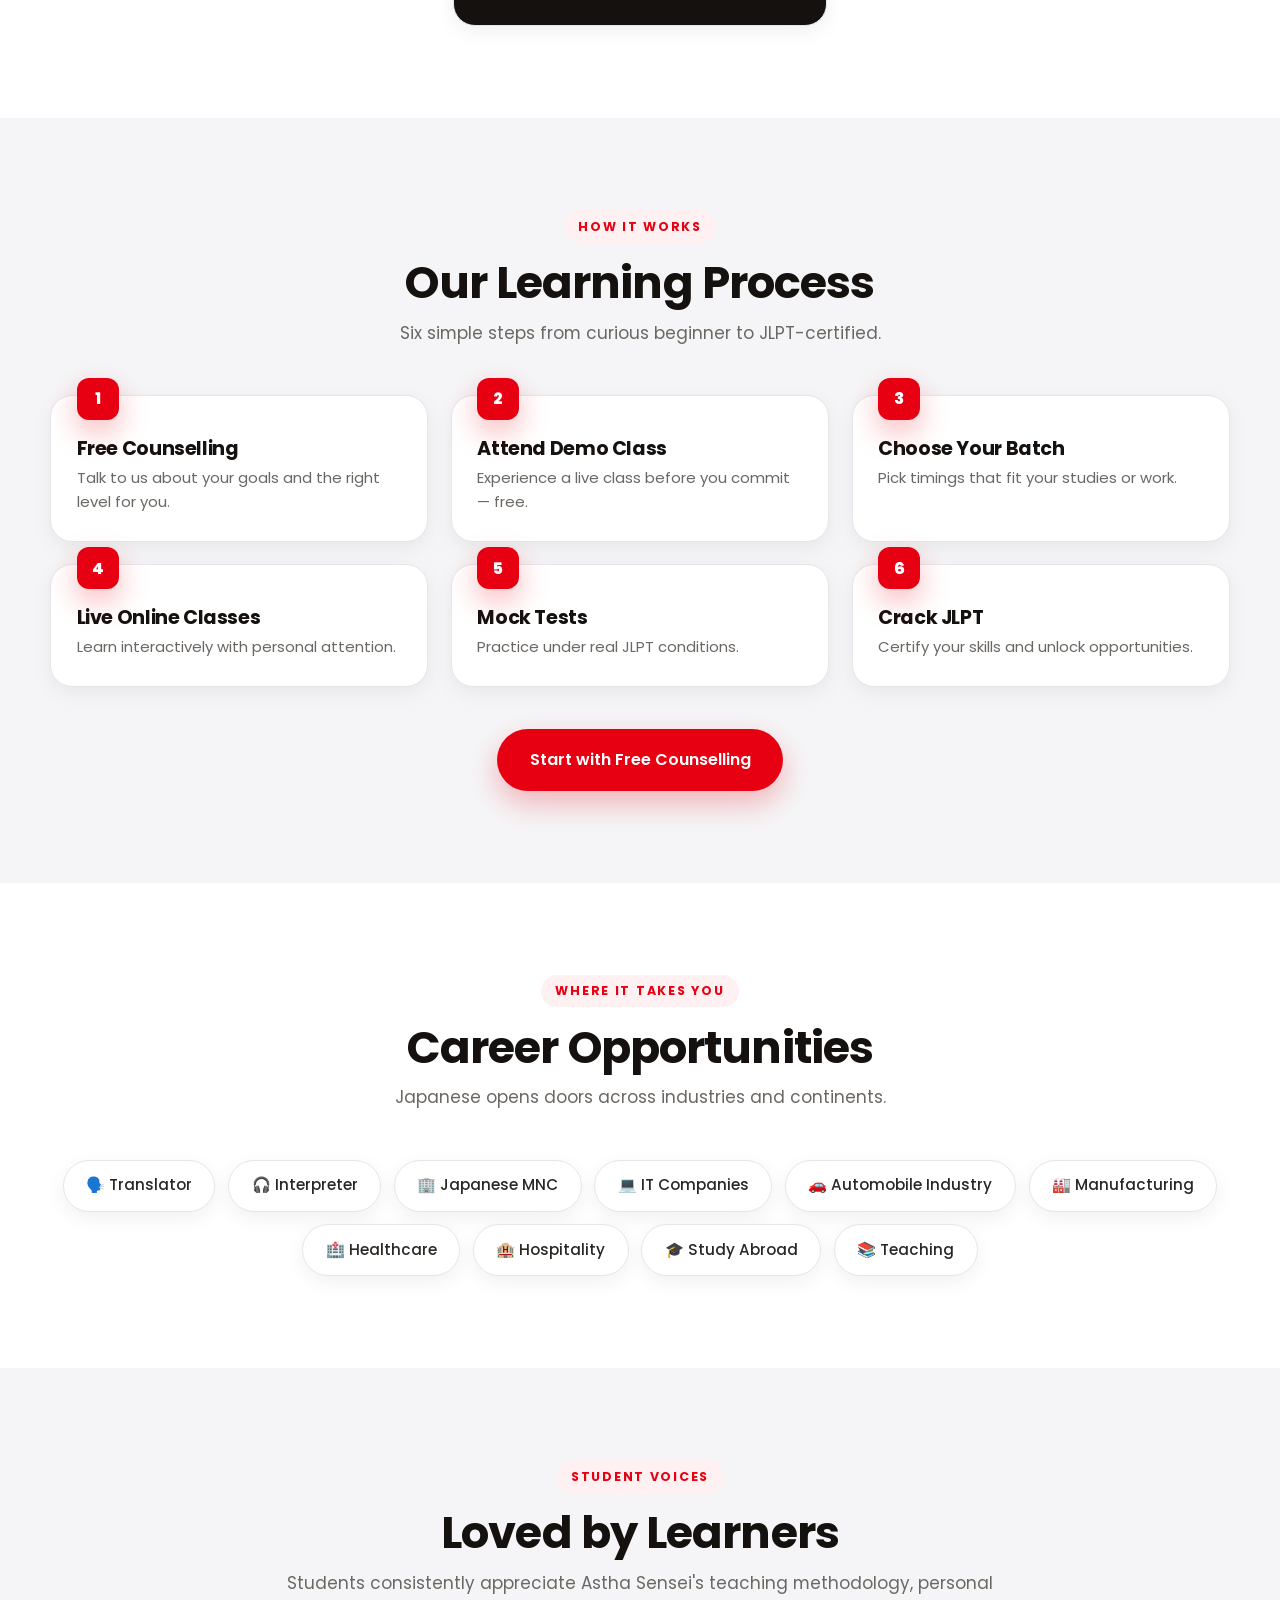
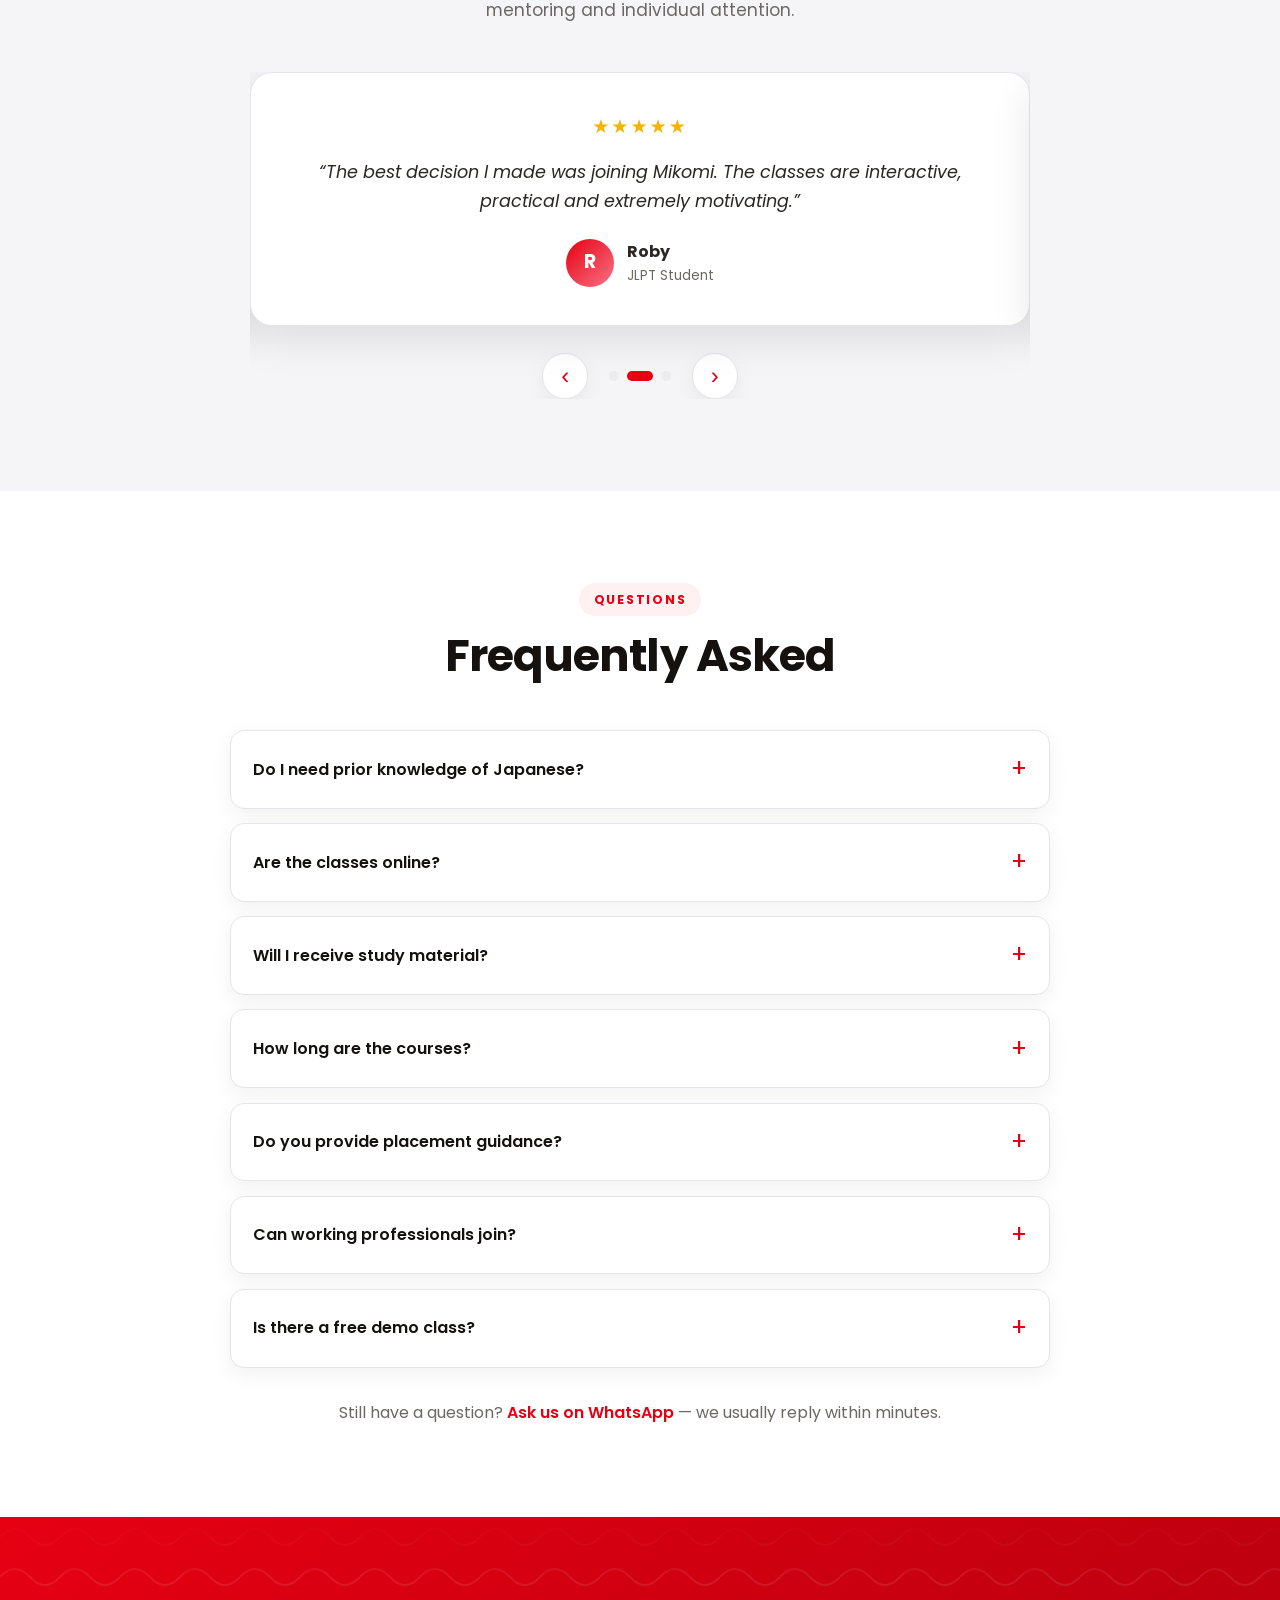
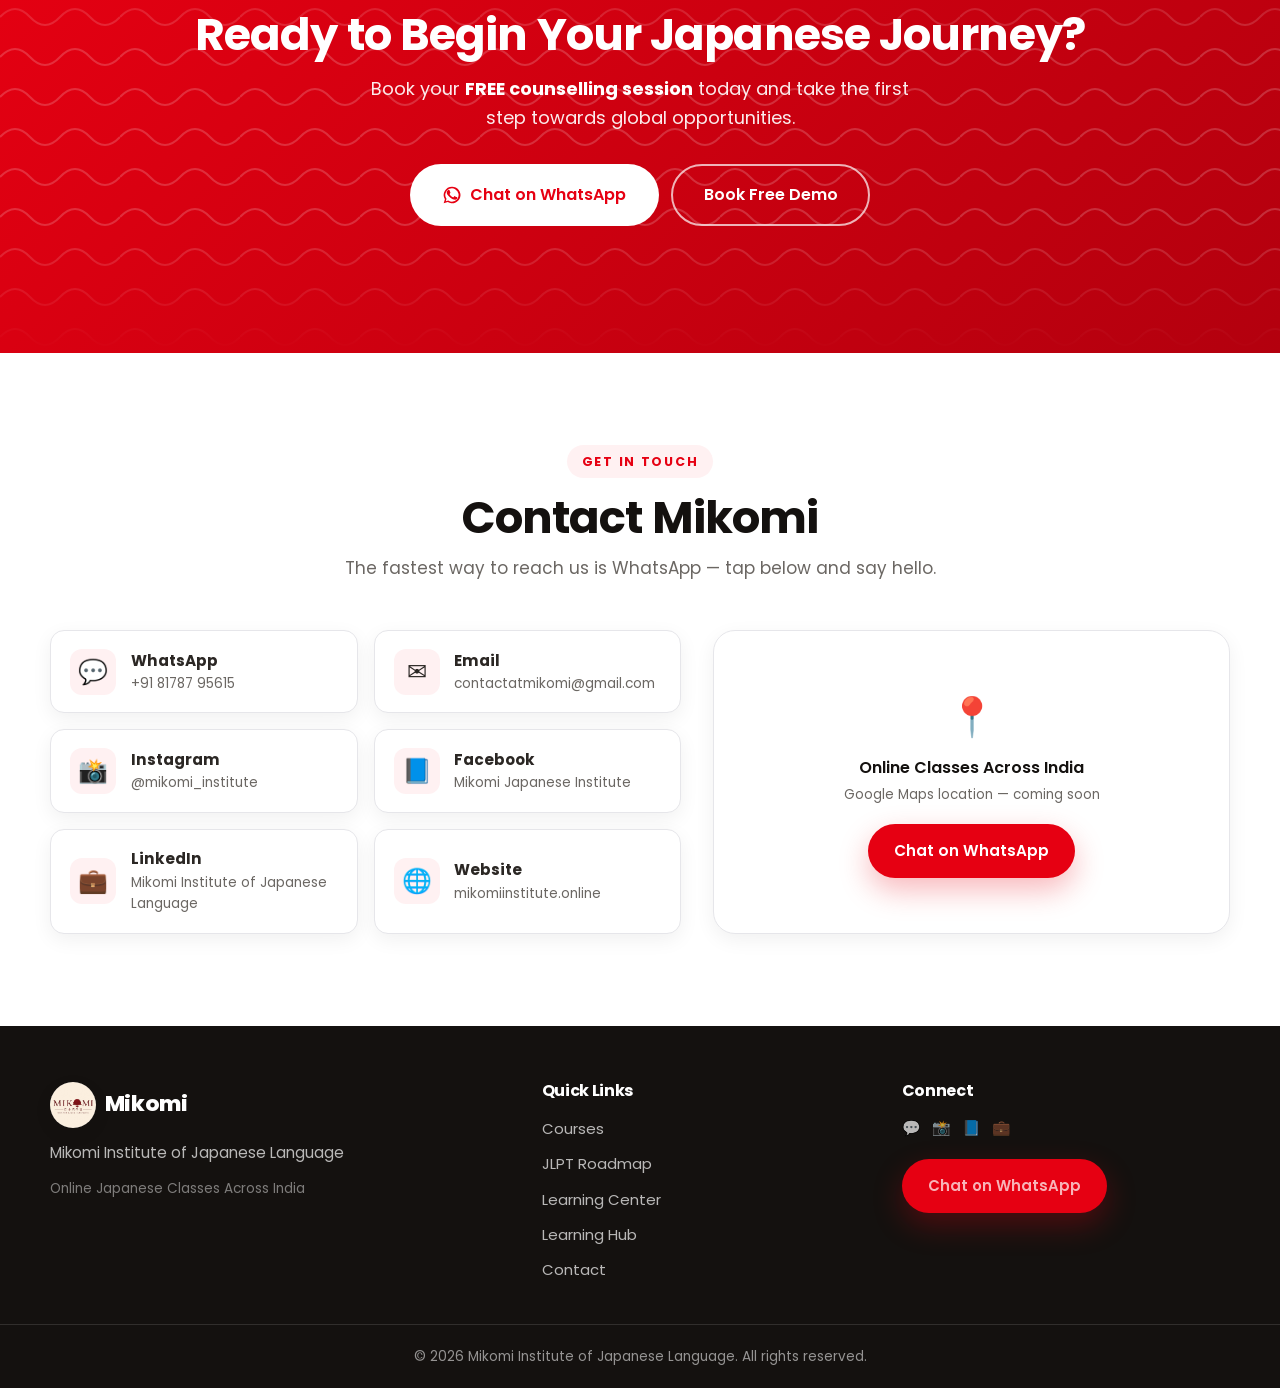
==== commit b7a9f0bc: "Add Learning Hub with flagship pillar article Introduces a premium Learning Hub (learning-hub.html/c" ====
--- a/index.html
+++ b/index.html
@@ -119,9 +119,9 @@
         <li><a href="#about">About</a></li>
         <li><a href="#courses">Courses</a></li>
         <li><a href="#jlpt">JLPT</a></li>
-        <li><a href="learning-center.html">Learning Center</a></li>
+        <li><a href="learning-center.html">Downloads</a></li>
+        <li><a href="learning-hub.html">Career Guides</a></li>
         <li><a href="#testimonials">Testimonials</a></li>
-        <li><a href="#faq">FAQ</a></li>
         <li><a href="#contact">Contact</a></li>
         <li class="nav-cta-mobile"><a href="#" class="btn btn-primary wa-link">Chat on WhatsApp</a></li>
       </ul>
@@ -514,6 +514,7 @@
           <li><a href="#courses">Courses</a></li>
           <li><a href="#jlpt">JLPT Roadmap</a></li>
           <li><a href="learning-center.html">Learning Center</a></li>
+          <li><a href="learning-hub.html">Learning Hub</a></li>
           <li><a href="#contact">Contact</a></li>
         </ul>
       </div>
